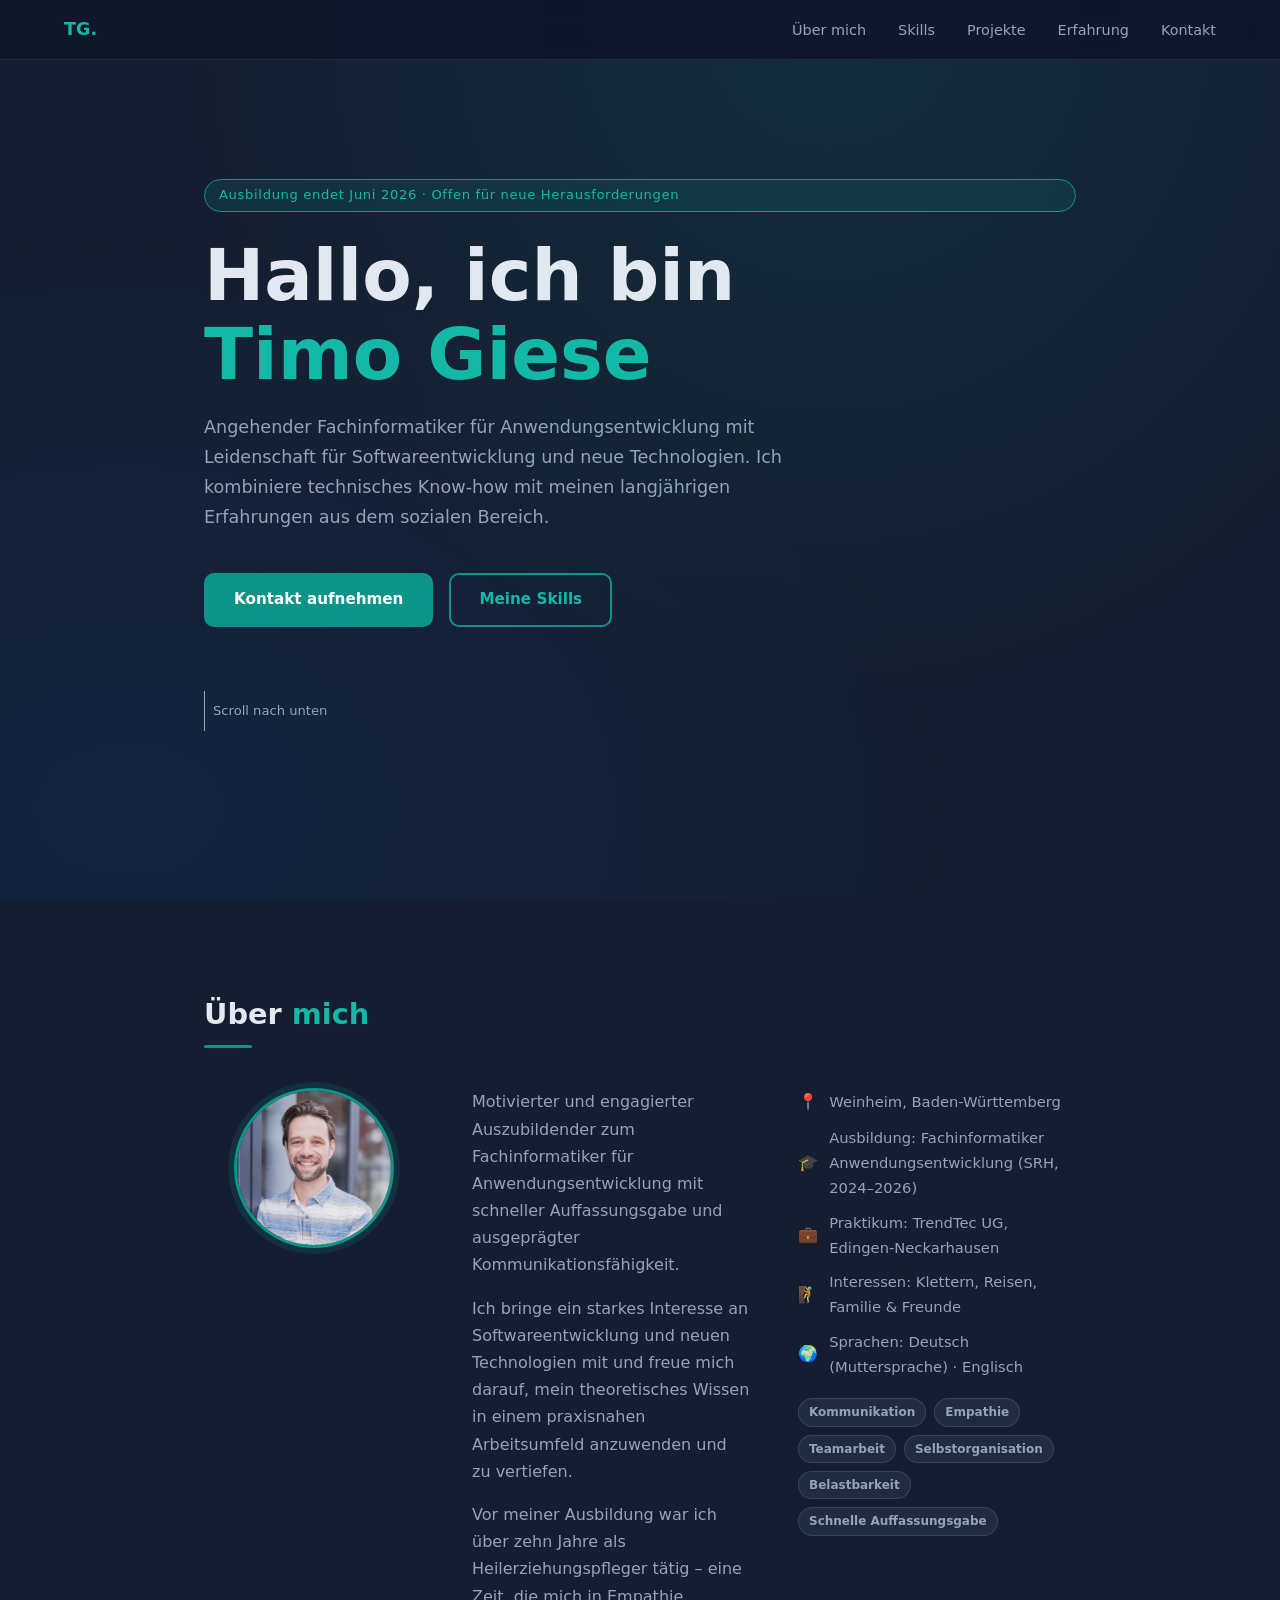
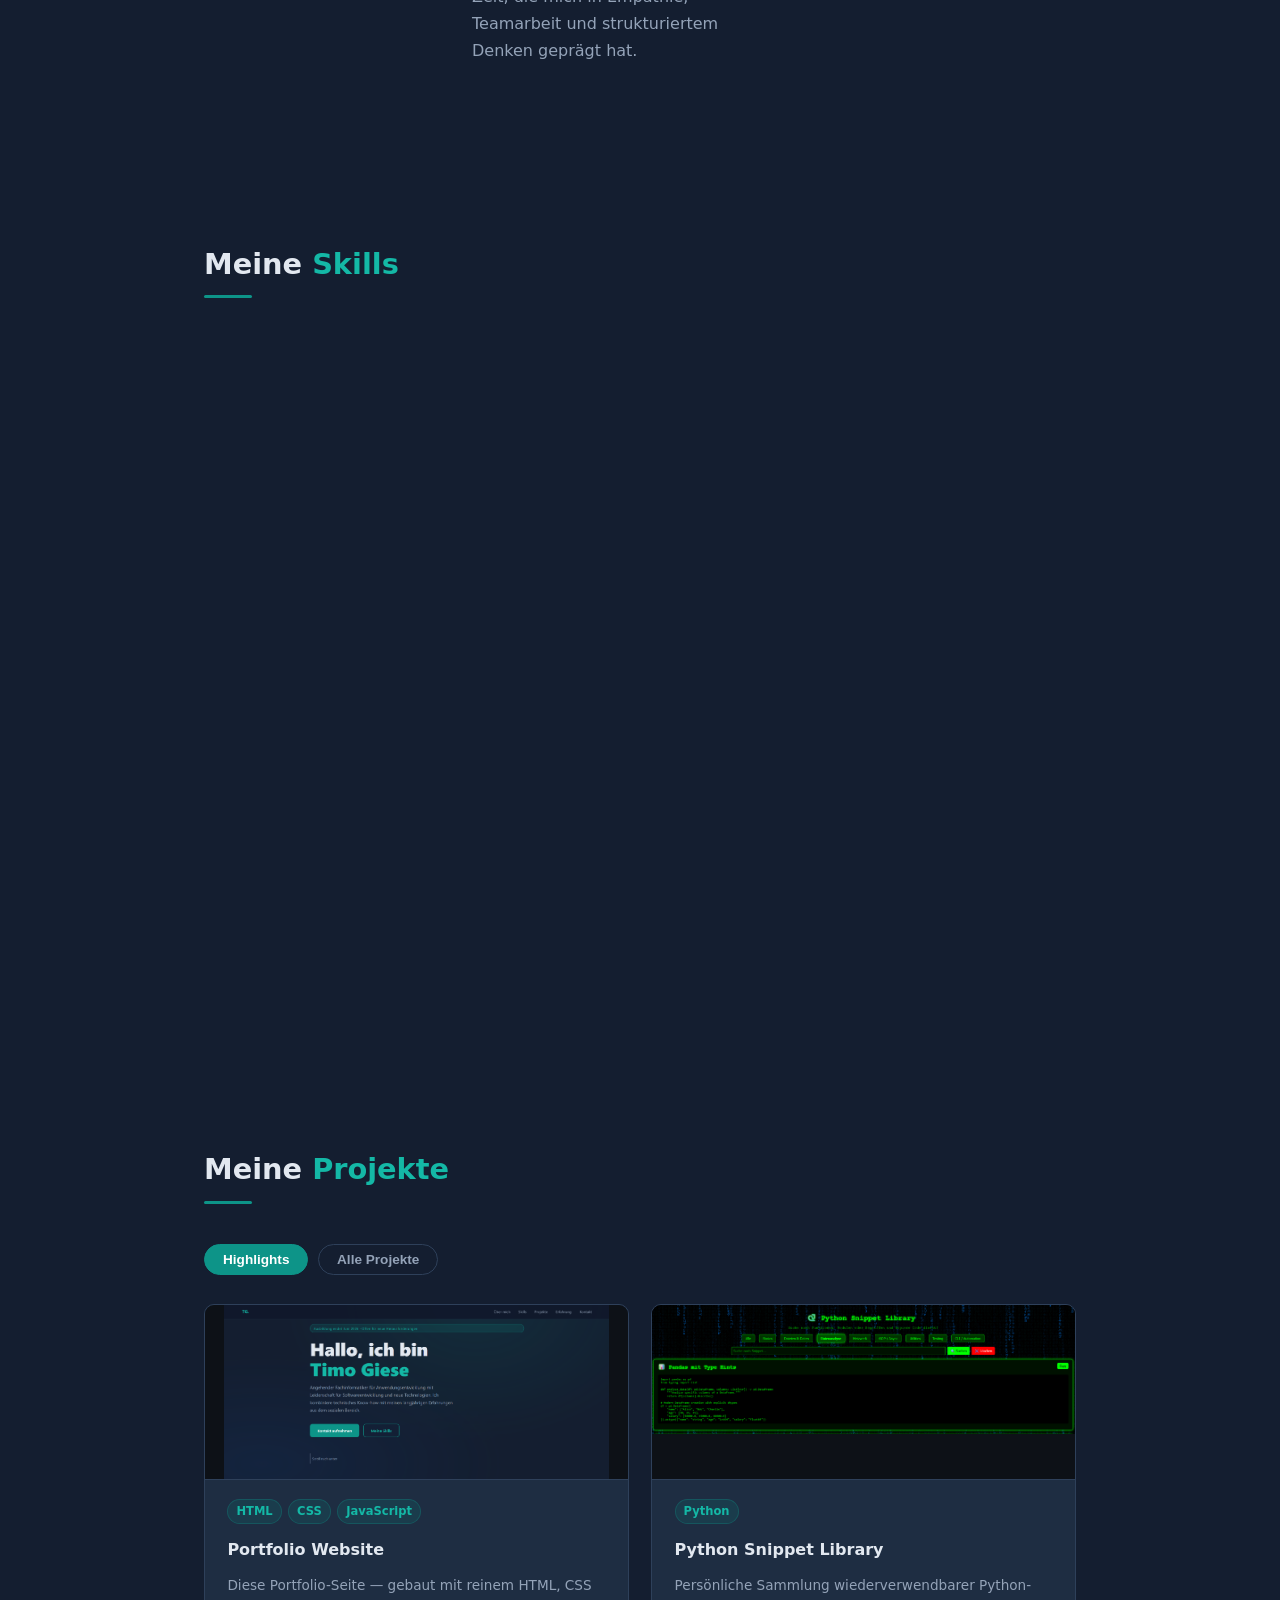
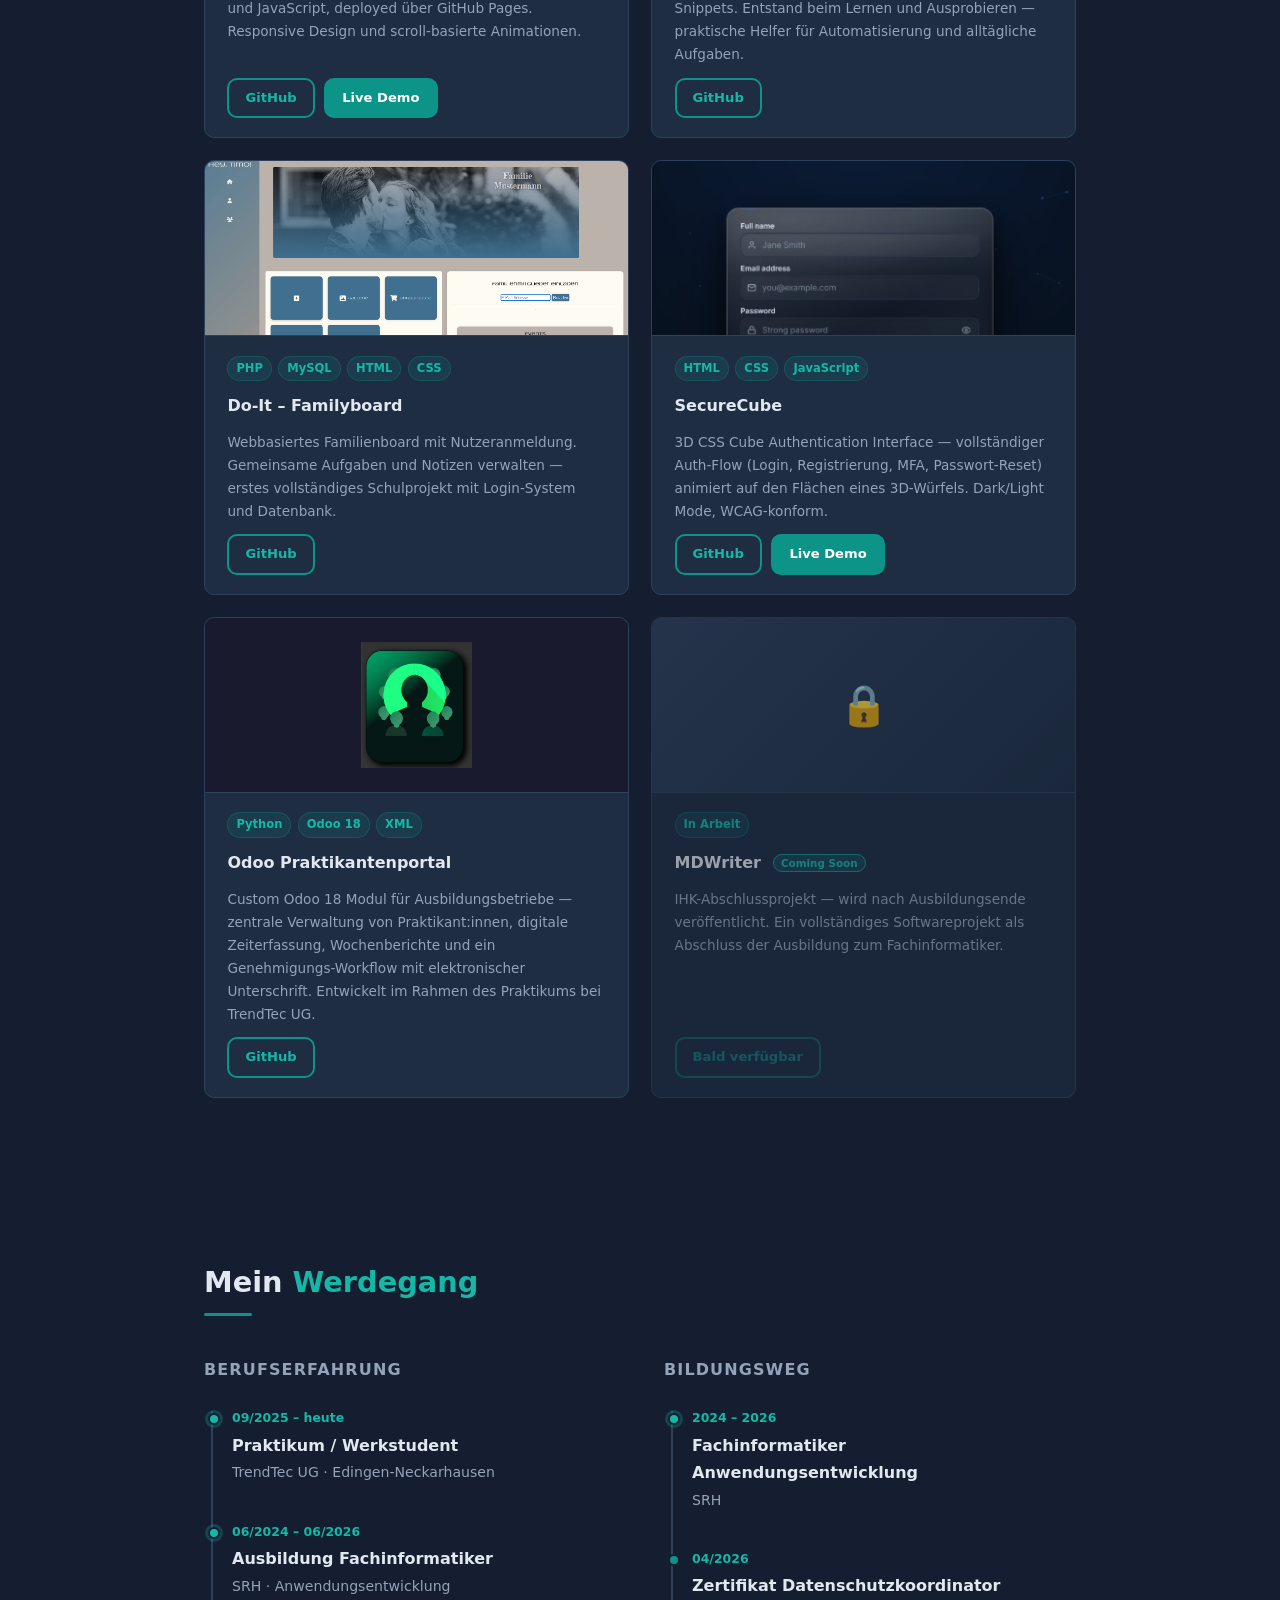
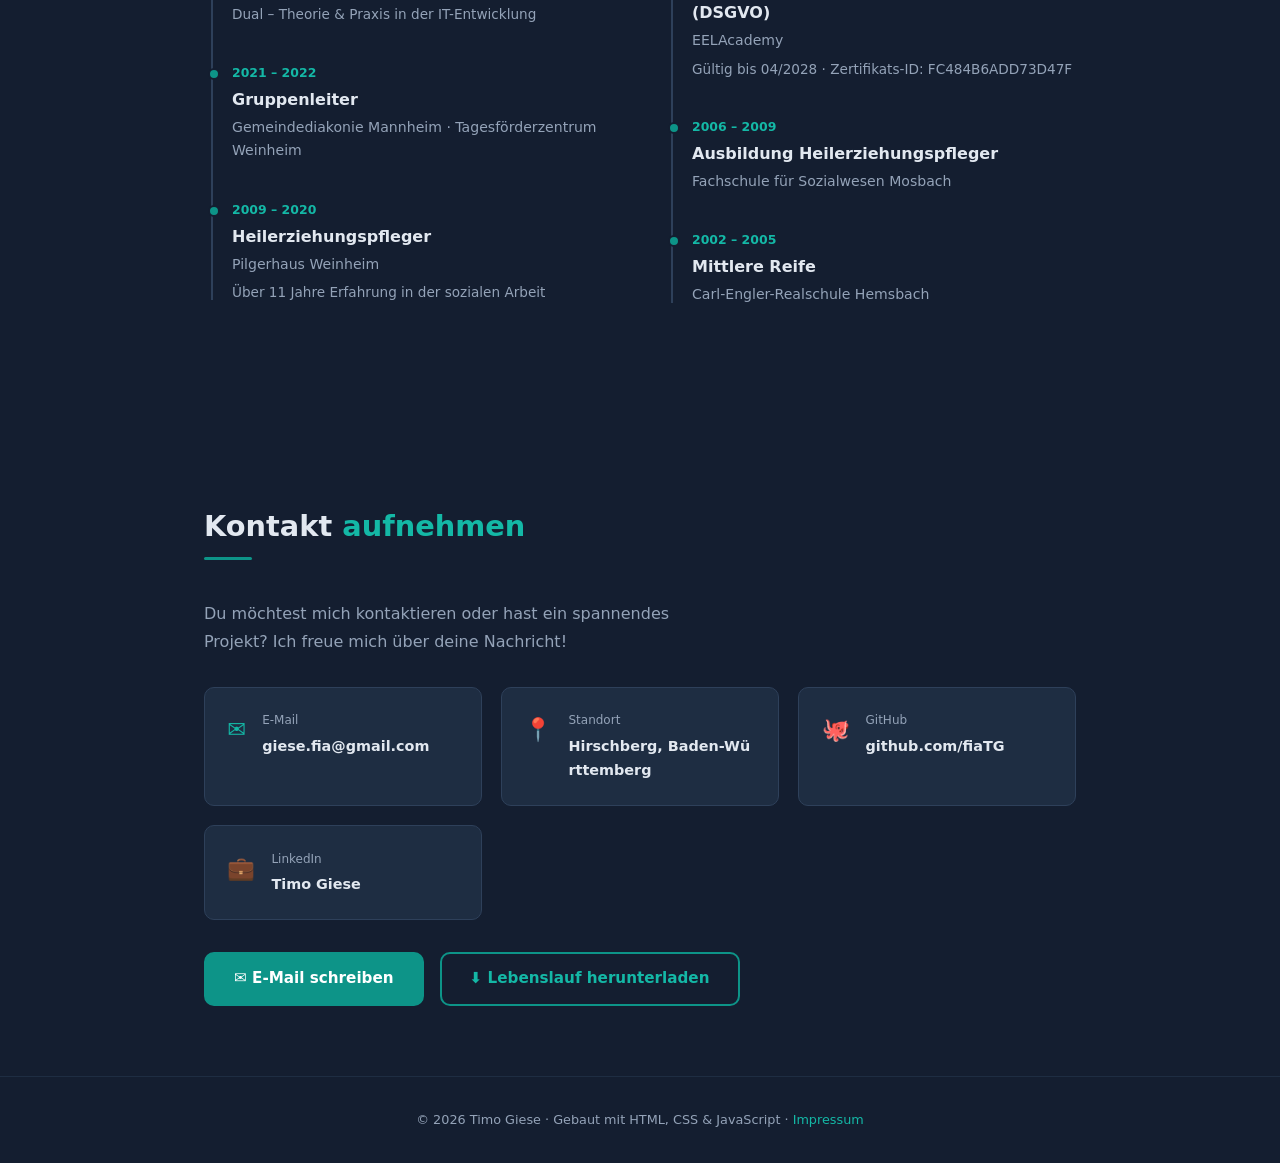
==== index.html @ c8e58e5e "Redesign back-to-top: rectangular button with shimmer effect Co-Authored-By: Claude Sonnet 4.6 <nore" ====
<!DOCTYPE html>
<html lang="de">
<head>
  <meta charset="UTF-8">
  <meta name="viewport" content="width=device-width, initial-scale=1.0">
  <title>Timo Giese – Portfolio</title>
  <meta name="description" content="Portfolio von Timo Giese – Angehender Fachinformatiker für Anwendungsentwicklung aus Weinheim. HTML, CSS, JavaScript, Python, PHP.">
  <meta property="og:title" content="Timo Giese – Fachinformatiker für Anwendungsentwicklung">
  <meta property="og:description" content="Portfolio mit Projekten, Skills und Werdegang. Verfügbar ab Juli 2026.">
  <meta property="og:image" content="https://fiaTG.github.io/img/profile.jpg">
  <meta property="og:url" content="https://fiaTG.github.io">
  <meta property="og:type" content="website">
  <link rel="canonical" href="https://fiaTG.github.io">
  <link rel="icon" href="data:image/svg+xml,<svg xmlns='http://www.w3.org/2000/svg' viewBox='0 0 100 100'><rect width='100' height='100' rx='18' fill='%230d9488'/><text x='50' y='71' font-family='system-ui,sans-serif' font-size='46' font-weight='800' fill='white' text-anchor='middle'>TG</text></svg>">
  <link rel="stylesheet" href="style.css">
  <link rel="stylesheet" href="https://cdn.jsdelivr.net/gh/devicons/devicon@latest/devicon.min.css">
</head>
<body>
<div id="scroll-progress"></div>

<!-- NAV -->
<nav>
  <span class="nav-logo">TG.</span>
  <ul class="nav-links">
    <li><a href="#about">Über mich</a></li>
    <li><a href="#skills">Skills</a></li>
    <li><a href="#projects">Projekte</a></li>
    <li><a href="#experience">Erfahrung</a></li>
    <li><a href="#contact">Kontakt</a></li>
  </ul>
  <button class="nav-toggle" aria-label="Menü öffnen">
    <span></span><span></span><span></span>
  </button>
</nav>

<!-- HERO -->
<section id="hero">
  <span class="hero-tag">Ausbildung endet Juni 2026 · Offen für neue Herausforderungen</span>
  <h1>Hallo, ich bin<br><span class="accent">Timo Giese</span></h1>
  <p>
    Angehender Fachinformatiker für Anwendungsentwicklung mit Leidenschaft für
    Softwareentwicklung und neue Technologien. Ich kombiniere technisches Know-how
    mit meinen langjährigen Erfahrungen aus dem sozialen Bereich.
  </p>
  <div class="btn-group">
    <a href="#contact" class="btn btn-primary">Kontakt aufnehmen</a>
    <a href="#skills" class="btn btn-outline">Meine Skills</a>
  </div>
  <div class="hero-scroll">Scroll nach unten</div>
</section>

<!-- ABOUT -->
<section id="about">
  <h2 class="section-title">Über <span>mich</span></h2>
  <div class="section-line"></div>
  <div class="about-grid fade-in">
    <div class="about-photo-wrap">
      <img src="img/profile.jpg" alt="Timo Giese" class="about-photo">
    </div>
    <div>
      <p>
        Motivierter und engagierter Auszubildender zum Fachinformatiker für
        Anwendungsentwicklung mit schneller Auffassungsgabe und ausgeprägter
        Kommunikationsfähigkeit.
      </p>
      <p>
        Ich bringe ein starkes Interesse an Softwareentwicklung und neuen
        Technologien mit und freue mich darauf, mein theoretisches Wissen in
        einem praxisnahen Arbeitsumfeld anzuwenden und zu vertiefen.
      </p>
      <p>
        Vor meiner Ausbildung war ich über zehn Jahre als Heilerziehungspfleger
        tätig – eine Zeit, die mich in Empathie, Teamarbeit und strukturiertem
        Denken geprägt hat.
      </p>
    </div>
    <div>
      <ul class="fact-list">
        <li><span class="icon">📍</span> Weinheim, Baden-Württemberg</li>
        <li><span class="icon">🎓</span> Ausbildung: Fachinformatiker Anwendungsentwicklung (SRH, 2024–2026)</li>
        <li><span class="icon">💼</span> Praktikum: TrendTec UG, Edingen-Neckarhausen</li>
        <li><span class="icon">🧗</span> Interessen: Klettern, Reisen, Familie &amp; Freunde</li>
        <li><span class="icon">🌍</span> Sprachen: Deutsch (Muttersprache) · Englisch</li>
      </ul>
      <div class="soft-skills">
        <span class="soft-tag">Kommunikation</span>
        <span class="soft-tag">Empathie</span>
        <span class="soft-tag">Teamarbeit</span>
        <span class="soft-tag">Selbstorganisation</span>
        <span class="soft-tag">Belastbarkeit</span>
        <span class="soft-tag">Schnelle Auffassungsgabe</span>
      </div>
    </div>
  </div>
</section>

<!-- SKILLS -->
<section id="skills">
  <h2 class="section-title">Meine <span>Skills</span></h2>
  <div class="section-line"></div>
  <div class="skills-grid fade-in">

    <div class="skill-card">
      <div class="skill-header">
        <div class="skill-name-wrap">
          <i class="devicon-python-plain skill-icon"></i>
          <span class="skill-name">Python</span>
        </div>
        <span class="skill-level">Fortgeschritten</span>
      </div>
      <div class="skill-bar"><div class="skill-fill" data-pct="70%"></div></div>
      <p class="skill-desc">Automatisierung, erste praktische Erfahrung</p>
    </div>

    <div class="skill-card">
      <div class="skill-header">
        <div class="skill-name-wrap">
          <i class="devicon-html5-plain skill-icon"></i>
          <span class="skill-name">HTML5</span>
        </div>
        <span class="skill-level">Gute Kenntnisse</span>
      </div>
      <div class="skill-bar"><div class="skill-fill" data-pct="72%"></div></div>
      <p class="skill-desc">Aufbau und Strukturierung von Webseiten</p>
    </div>

    <div class="skill-card">
      <div class="skill-header">
        <div class="skill-name-wrap">
          <i class="devicon-css3-plain skill-icon"></i>
          <span class="skill-name">CSS3</span>
        </div>
        <span class="skill-level">Gute Kenntnisse</span>
      </div>
      <div class="skill-bar"><div class="skill-fill" data-pct="68%"></div></div>
      <p class="skill-desc">Design, Layout, Responsive Design</p>
    </div>

    <div class="skill-card">
      <div class="skill-header">
        <div class="skill-name-wrap">
          <i class="devicon-javascript-plain skill-icon"></i>
          <span class="skill-name">JavaScript</span>
        </div>
        <span class="skill-level">Erste Erfahrungen</span>
      </div>
      <div class="skill-bar"><div class="skill-fill" data-pct="35%"></div></div>
      <p class="skill-desc">Erste praktische Schritte im Frontend</p>
    </div>

    <div class="skill-card">
      <div class="skill-header">
        <div class="skill-name-wrap">
          <i class="devicon-php-plain skill-icon"></i>
          <span class="skill-name">PHP</span>
        </div>
        <span class="skill-level">Erste Erfahrungen</span>
      </div>
      <div class="skill-bar"><div class="skill-fill" data-pct="30%"></div></div>
      <p class="skill-desc">Server-seitige Webentwicklung</p>
    </div>

    <div class="skill-card">
      <div class="skill-header">
        <div class="skill-name-wrap">
          <i class="devicon-mysql-plain skill-icon"></i>
          <span class="skill-name">MySQL</span>
        </div>
        <span class="skill-level">Grundkenntnisse</span>
      </div>
      <div class="skill-bar"><div class="skill-fill" data-pct="45%"></div></div>
      <p class="skill-desc">Datenbankabfragen, einfache Integration</p>
    </div>

    <div class="skill-card">
      <div class="skill-header">
        <div class="skill-name-wrap">
          <i class="devicon-docker-plain skill-icon"></i>
          <span class="skill-name">Docker</span>
        </div>
        <span class="skill-level">Erste Erfahrungen</span>
      </div>
      <div class="skill-bar"><div class="skill-fill" data-pct="25%"></div></div>
      <p class="skill-desc">Container &amp; virtuelle Maschinen</p>
    </div>

    <div class="skill-card">
      <div class="skill-header">
        <div class="skill-name-wrap">
          <i class="devicon-linux-plain skill-icon"></i>
          <span class="skill-name">IT-Sicherheit</span>
        </div>
        <span class="skill-level">Grundkenntnisse</span>
      </div>
      <div class="skill-bar"><div class="skill-fill" data-pct="35%"></div></div>
      <p class="skill-desc">LUKS/Verschlüsselung, MFA</p>
    </div>

    <div class="skill-card">
      <div class="skill-header">
        <div class="skill-name-wrap">
          <span class="skill-icon">🛡️</span>
          <span class="skill-name">Datenschutz (DSGVO)</span>
        </div>
        <span class="skill-level">Zertifiziert</span>
      </div>
      <div class="skill-bar"><div class="skill-fill" data-pct="60%"></div></div>
      <p class="skill-desc">Datenschutzkoordinator · EELAcademy 2026</p>
    </div>

  </div>
</section>

<!-- PROJECTS -->
<section id="projects">
  <h2 class="section-title">Meine <span>Projekte</span></h2>
  <div class="section-line"></div>
  <div class="project-filter">
    <button class="filter-btn active" data-filter="highlights">Highlights</button>
    <button class="filter-btn" data-filter="all">Alle Projekte</button>
  </div>
  <div class="projects-grid fade-in">

    <div class="project-card" data-cat="highlight">
      <img src="img/project-portfolio.jpg" alt="Portfolio Website Preview" class="project-preview" style="object-fit: contain; background: #0d1117;">
      <div class="project-body">
        <div class="project-header">
          <div class="project-tags">
            <span class="tag">HTML</span>
            <span class="tag">CSS</span>
            <span class="tag">JavaScript</span>
          </div>
        </div>
        <h3 class="project-title">Portfolio Website</h3>
        <p class="project-desc">
          Diese Portfolio-Seite — gebaut mit reinem HTML, CSS und JavaScript,
          deployed über GitHub Pages. Responsive Design und scroll-basierte Animationen.
        </p>
        <div class="project-links">
          <a href="https://github.com/fiaTG/fiaTG.github.io" target="_blank" rel="noopener" class="btn btn-outline btn-sm">GitHub</a>
          <a href="https://fiaTG.github.io" target="_blank" rel="noopener" class="btn btn-primary btn-sm">Live Demo</a>
        </div>
      </div>
    </div>

    <div class="project-card" data-cat="school">
      <img src="https://fiaTG.github.io/40.1_kronkorken/public/img/KronkorkenBilder/sammel1.JPG" alt="Kronkorken Projekt Preview" class="project-preview">
      <div class="project-body">
        <div class="project-header">
          <div class="project-tags">
            <span class="tag">HTML</span>
            <span class="tag">CSS</span>
          </div>
        </div>
        <h3 class="project-title">Kronkorken Projekt</h3>
        <p class="project-desc">
          HTML/CSS Schulübung — statische Webseite als Einstieg in Frontend-Entwicklung
          und strukturiertes HTML-Markup.
        </p>
        <div class="project-links">
          <a href="https://github.com/fiaTG/40.1_kronkorken" target="_blank" rel="noopener" class="btn btn-outline btn-sm">GitHub</a>
          <a href="https://fiaTG.github.io/40.1_kronkorken" target="_blank" rel="noopener" class="btn btn-primary btn-sm">Live Demo</a>
        </div>
      </div>
    </div>

    <div class="project-card" data-cat="highlight">
      <img src="img/project-python.jpg" alt="Python Snippet Library Preview" class="project-preview" style="object-fit: contain; background: #0d1117;">
      <div class="project-body">
        <div class="project-header">
          <div class="project-tags">
            <span class="tag">Python</span>
          </div>
        </div>
        <h3 class="project-title">Python Snippet Library</h3>
        <p class="project-desc">
          Persönliche Sammlung wiederverwendbarer Python-Snippets. Entstand beim
          Lernen und Ausprobieren — praktische Helfer für Automatisierung und alltägliche Aufgaben.
        </p>
        <div class="project-links">
          <a href="https://github.com/fiaTG/PythonSnippetLibrary" target="_blank" rel="noopener" class="btn btn-outline btn-sm">GitHub</a>
        </div>
      </div>
    </div>

    <div class="project-card" data-cat="highlight">
      <img src="img/project-do-it.jpg" alt="Do-It Familyboard Preview" class="project-preview">
      <div class="project-body">
        <div class="project-header">
          <div class="project-tags">
            <span class="tag">PHP</span>
            <span class="tag">MySQL</span>
            <span class="tag">HTML</span>
            <span class="tag">CSS</span>
          </div>
        </div>
        <h3 class="project-title">Do-It – Familyboard</h3>
        <p class="project-desc">
          Webbasiertes Familienboard mit Nutzeranmeldung. Gemeinsame Aufgaben und
          Notizen verwalten — erstes vollständiges Schulprojekt mit Login-System und Datenbank.
        </p>
        <div class="project-links">
          <a href="https://github.com/fiaTG/do-it" target="_blank" rel="noopener" class="btn btn-outline btn-sm">GitHub</a>
        </div>
      </div>
    </div>

    <div class="project-card" data-cat="highlight">
      <img src="img/project-securecube.jpg" alt="SecureCube Preview" class="project-preview" style="object-position: top;">
      <div class="project-body">
        <div class="project-header">
          <div class="project-tags">
            <span class="tag">HTML</span>
            <span class="tag">CSS</span>
            <span class="tag">JavaScript</span>
          </div>
        </div>
        <h3 class="project-title">SecureCube</h3>
        <p class="project-desc">
          3D CSS Cube Authentication Interface — vollständiger Auth-Flow (Login, Registrierung,
          MFA, Passwort-Reset) animiert auf den Flächen eines 3D-Würfels. Dark/Light Mode, WCAG-konform.
        </p>
        <div class="project-links">
          <a href="https://github.com/fiaTG/SecureCube" target="_blank" rel="noopener" class="btn btn-outline btn-sm">GitHub</a>
          <a href="https://fiaTG.github.io/SecureCube" target="_blank" rel="noopener" class="btn btn-primary btn-sm">Live Demo</a>
        </div>
      </div>
    </div>

    <div class="project-card" data-cat="school">
      <img src="img/project-dino.jpg" alt="Jurassic Journey Preview" class="project-preview" style="object-position: center;">
      <div class="project-body">
        <div class="project-header">
          <div class="project-tags">
            <span class="tag">PHP</span>
          </div>
        </div>
        <h3 class="project-title">Jurassic Journey</h3>
        <p class="project-desc">
          Schulprojekt mit PHP — ein spielerisches Webprojekt rund um das Thema
          Dinosaurier. Übung zur serverseitigen Webentwicklung mit PHP.
        </p>
        <div class="project-links">
          <a href="https://github.com/fiaTG/Jurassic-Journey-2-" target="_blank" rel="noopener" class="btn btn-outline btn-sm">GitHub</a>
        </div>
      </div>
    </div>

    <div class="project-card" data-cat="highlight">
      <img src="img/project-odoo.png" alt="Odoo Praktikantenportal" class="project-preview" style="object-fit: contain; background: #1a1a2e; padding: 1.5rem;">
      <div class="project-body">
        <div class="project-header">
          <div class="project-tags">
            <span class="tag">Python</span>
            <span class="tag">Odoo 18</span>
            <span class="tag">XML</span>
          </div>
        </div>
        <h3 class="project-title">Odoo Praktikantenportal</h3>
        <p class="project-desc">
          Custom Odoo 18 Modul für Ausbildungsbetriebe — zentrale Verwaltung von Praktikant:innen,
          digitale Zeiterfassung, Wochenberichte und ein Genehmigungs-Workflow mit elektronischer Unterschrift.
          Entwickelt im Rahmen des Praktikums bei TrendTec UG.
        </p>
        <div class="project-links">
          <a href="https://github.com/fiaTG/odoo18-praktikantenportal" target="_blank" rel="noopener" class="btn btn-outline btn-sm">GitHub</a>
        </div>
      </div>
    </div>

    <div class="project-card project-card--soon" data-cat="highlight">
      <div class="project-preview-placeholder">🔒</div>
      <div class="project-body">
        <div class="project-header">
          <div class="project-tags">
            <span class="tag">In Arbeit</span>
          </div>
        </div>
        <h3 class="project-title">MDWriter <span class="soon-badge">Coming Soon</span></h3>
        <p class="project-desc">
          IHK-Abschlussprojekt — wird nach Ausbildungsende veröffentlicht.
          Ein vollständiges Softwareprojekt als Abschluss der Ausbildung zum Fachinformatiker.
        </p>
        <div class="project-links">
          <span class="btn btn-outline btn-sm soon-disabled">Bald verfügbar</span>
        </div>
      </div>
    </div>

  </div>
</section>

<!-- EXPERIENCE -->
<section id="experience">
  <h2 class="section-title">Mein <span>Werdegang</span></h2>
  <div class="section-line"></div>
  <div class="exp-cols fade-in">

    <!-- LEFT: Beruf -->
    <div>
      <h3 class="exp-col-label">Berufserfahrung</h3>
      <div class="timeline">

        <div class="tl-item">
          <div class="tl-dot current"></div>
          <div class="tl-period">09/2025 – heute</div>
          <div class="tl-title">Praktikum / Werkstudent</div>
          <div class="tl-company">TrendTec UG · Edingen-Neckarhausen</div>
        </div>

        <div class="tl-item">
          <div class="tl-dot current"></div>
          <div class="tl-period">06/2024 – 06/2026</div>
          <div class="tl-title">Ausbildung Fachinformatiker</div>
          <div class="tl-company">SRH · Anwendungsentwicklung</div>
          <div class="tl-desc">Dual – Theorie &amp; Praxis in der IT-Entwicklung</div>
        </div>

        <div class="tl-item">
          <div class="tl-dot"></div>
          <div class="tl-period">2021 – 2022</div>
          <div class="tl-title">Gruppenleiter</div>
          <div class="tl-company">Gemeindediakonie Mannheim · Tagesförderzentrum Weinheim</div>
        </div>

        <div class="tl-item">
          <div class="tl-dot"></div>
          <div class="tl-period">2009 – 2020</div>
          <div class="tl-title">Heilerziehungspfleger</div>
          <div class="tl-company">Pilgerhaus Weinheim</div>
          <div class="tl-desc">Über 11 Jahre Erfahrung in der sozialen Arbeit</div>
        </div>

      </div>
    </div>

    <!-- RIGHT: Bildung -->
    <div>
      <h3 class="exp-col-label">Bildungsweg</h3>
      <div class="timeline">

        <div class="tl-item">
          <div class="tl-dot current"></div>
          <div class="tl-period">2024 – 2026</div>
          <div class="tl-title">Fachinformatiker Anwendungsentwicklung</div>
          <div class="tl-company">SRH</div>
        </div>

        <div class="tl-item">
          <div class="tl-dot"></div>
          <div class="tl-period">04/2026</div>
          <div class="tl-title">Zertifikat Datenschutzkoordinator (DSGVO)</div>
          <div class="tl-company">EELAcademy</div>
          <div class="tl-desc">Gültig bis 04/2028 · Zertifikats-ID: FC484B6ADD73D47F</div>
        </div>

        <div class="tl-item">
          <div class="tl-dot"></div>
          <div class="tl-period">2006 – 2009</div>
          <div class="tl-title">Ausbildung Heilerziehungspfleger</div>
          <div class="tl-company">Fachschule für Sozialwesen Mosbach</div>
        </div>

        <div class="tl-item">
          <div class="tl-dot"></div>
          <div class="tl-period">2002 – 2005</div>
          <div class="tl-title">Mittlere Reife</div>
          <div class="tl-company">Carl-Engler-Realschule Hemsbach</div>
        </div>

      </div>
    </div>

  </div>
</section>

<!-- CONTACT -->
<section id="contact">
  <h2 class="section-title">Kontakt <span>aufnehmen</span></h2>
  <div class="section-line"></div>
  <p style="color:var(--muted); margin-bottom:2rem; max-width:480px;">
    Du möchtest mich kontaktieren oder hast ein spannendes Projekt? Ich freue mich über deine Nachricht!
  </p>
  <div class="contact-grid fade-in">

    <div class="contact-card">
      <div class="contact-icon">✉️</div>
      <div>
        <div class="contact-label">E-Mail</div>
        <div class="contact-value">
          <a href="mailto:giese.fia@gmail.com">giese.fia@gmail.com</a>
        </div>
      </div>
    </div>

    <div class="contact-card">
      <div class="contact-icon">📍</div>
      <div>
        <div class="contact-label">Standort</div>
        <div class="contact-value">Hirschberg, Baden-Württemberg</div>
      </div>
    </div>

    <div class="contact-card">
      <div class="contact-icon">🐙</div>
      <div>
        <div class="contact-label">GitHub</div>
        <div class="contact-value">
          <a href="https://github.com/fiaTG" target="_blank" rel="noopener">github.com/fiaTG</a>
        </div>
      </div>
    </div>

    <div class="contact-card">
      <div class="contact-icon">💼</div>
      <div>
        <div class="contact-label">LinkedIn</div>
        <div class="contact-value">
          <a href="https://www.linkedin.com/in/timo-giese-001978355/" target="_blank" rel="noopener">Timo Giese</a>
        </div>
      </div>
    </div>

  </div>

  <div class="contact-actions">
    <a href="mailto:giese.fia@gmail.com" class="btn btn-primary btn-mail">✉ E-Mail schreiben</a>
    <a href="cv/Lebenslauf_GieseTimo.pdf" download class="btn btn-outline btn-mail">⬇ Lebenslauf herunterladen</a>
  </div>
</section>

<footer>
  <p>© 2026 Timo Giese · Gebaut mit HTML, CSS &amp; JavaScript · <a href="impressum.html">Impressum</a></p>
</footer>

<button id="back-to-top" aria-label="Nach oben scrollen">↑ Nach oben</button>
<script src="script.js"></script>
</body>
</html>
---- style.css ----
*, *::before, *::after { box-sizing: border-box; margin: 0; padding: 0; }

:root {
  --teal:    #0d9488;
  --teal-lt: #14b8a6;
  --bg:      #141e30;
  --bg2:     #1e2d42;
  --bg3:     #2e405a;
  --text:    #e2e8f0;
  --muted:   #94a3b8;
  --border:  #1e293b;
  --radius:  10px;
}

html { scroll-behavior: smooth; }

/* ── SCROLL PROGRESS ── */
#scroll-progress {
  position: fixed; top: 0; left: 0; z-index: 200;
  height: 3px; width: 0%;
  background: linear-gradient(90deg, var(--teal), var(--teal-lt));
  transition: width 0.1s linear;
}

body {
  font-family: 'Segoe UI', system-ui, sans-serif;
  background:
    radial-gradient(ellipse at 65% 0%, rgba(13,148,136,0.13) 0%, transparent 55%),
    radial-gradient(ellipse at 10% 90%, rgba(20,60,120,0.2) 0%, transparent 50%),
    var(--bg);
  background-attachment: fixed;
  color: var(--text);
  line-height: 1.7;
}

a { color: var(--teal-lt); text-decoration: none; }
a:hover { text-decoration: underline; }

/* ── NAV ── */
nav {
  position: fixed; top: 0; left: 0; right: 0; z-index: 100;
  background: rgba(15, 23, 42, 0.9);
  backdrop-filter: blur(12px);
  border-bottom: 1px solid var(--bg2);
  padding: 0 5%;
  display: flex; align-items: center; justify-content: space-between;
  height: 60px;
}
.nav-logo { font-weight: 700; font-size: 1.1rem; color: var(--teal-lt); }
.nav-links { display: flex; gap: 2rem; list-style: none; }
.nav-links a { color: var(--muted); font-size: 0.9rem; transition: color .2s; }
.nav-links a:hover { color: var(--teal-lt); text-decoration: none; }

/* ── SECTIONS ── */
section { padding: 90px 5% 70px; max-width: 1000px; margin: 0 auto; }

h2.section-title {
  font-size: 1.8rem; font-weight: 700; margin-bottom: 0.4rem;
}
h2.section-title span { color: var(--teal-lt); }
.section-line {
  width: 48px; height: 3px; background: var(--teal);
  border-radius: 2px; margin-bottom: 2.5rem;
}

/* ── HERO ── */
#hero {
  min-height: 100vh;
  display: flex; flex-direction: column;
  justify-content: center;
  padding-top: 80px;
  max-width: 1000px; margin: 0 auto;
}
.hero-tag {
  display: inline-block;
  background: rgba(13,148,136,.15);
  color: var(--teal-lt);
  border: 1px solid var(--teal);
  padding: 4px 14px; border-radius: 99px;
  font-size: 0.82rem; letter-spacing: 0.05em;
  margin-bottom: 1.5rem;
}
#hero h1 {
  font-size: clamp(2.6rem, 7vw, 4.5rem);
  font-weight: 800; line-height: 1.1;
  margin-bottom: 1.2rem;
}
#hero h1 .accent { color: var(--teal-lt); }
#hero p {
  font-size: 1.1rem; color: var(--muted);
  max-width: 580px; margin-bottom: 2.5rem;
}
.btn-group { display: flex; gap: 1rem; flex-wrap: wrap; }
.btn {
  padding: 12px 28px; border-radius: var(--radius);
  font-size: 0.95rem; font-weight: 600; cursor: pointer;
  transition: all .2s; display: inline-block;
}
.btn-primary {
  background: var(--teal); color: #fff; border: 2px solid var(--teal);
}
.btn-primary:hover { background: var(--teal-lt); border-color: var(--teal-lt); text-decoration: none; }
.btn-outline {
  background: transparent; color: var(--teal-lt); border: 2px solid var(--teal);
}
.btn-outline:hover { background: rgba(13,148,136,.1); text-decoration: none; }
.hero-scroll {
  margin-top: 4rem; color: var(--muted); font-size: 0.82rem;
  display: flex; align-items: center; gap: 8px;
}
.hero-scroll::before {
  content: ''; display: block;
  width: 1px; height: 40px; background: var(--muted);
}

/* ── ABOUT ── */
#about .about-grid {
  display: grid; grid-template-columns: 220px 1fr 1fr; gap: 3rem;
  align-items: start;
}
.about-photo-wrap {
  display: flex; justify-content: center;
}
.about-photo {
  width: 160px; height: 160px;
  object-fit: cover; object-position: top center;
  border-radius: 50%;
  border: 3px solid var(--teal);
  box-shadow: 0 0 0 6px rgba(13,148,136,.15);
}
#about p { color: var(--muted); margin-bottom: 1rem; }
.fact-list { list-style: none; display: flex; flex-direction: column; gap: .6rem; }
.fact-list li {
  display: flex; align-items: center; gap: .7rem;
  font-size: 0.92rem; color: var(--muted);
}
.fact-list .icon { color: var(--teal-lt); font-size: 1rem; flex-shrink: 0; }
.soft-skills { display: flex; flex-wrap: wrap; gap: .5rem; margin-top: 1.2rem; }
.soft-tag {
  font-size: 0.75rem; font-weight: 600;
  background: rgba(148,163,184,.1); color: var(--muted);
  border: 1px solid rgba(148,163,184,.2);
  padding: 3px 10px; border-radius: 99px;
}

/* ── SKILLS ── */
.skills-grid {
  display: grid;
  grid-template-columns: repeat(auto-fill, minmax(280px, 1fr));
  gap: 1.2rem;
}
.skill-card {
  background: var(--bg2);
  border: 1px solid var(--bg3);
  border-radius: var(--radius);
  padding: 1.2rem 1.4rem;
}
.skill-card .skill-header {
  display: flex; justify-content: space-between;
  align-items: center; margin-bottom: .7rem;
}
.skill-name-wrap { display: flex; align-items: center; gap: .5rem; }
.skill-icon { font-size: 1.3rem; color: var(--teal-lt); }
.skill-name { font-weight: 600; font-size: 0.95rem; }
.skill-level { font-size: 0.75rem; color: var(--teal-lt); }
.skill-bar { height: 5px; background: var(--bg3); border-radius: 99px; overflow: hidden; }
.skill-fill {
  height: 100%; background: linear-gradient(90deg, var(--teal), var(--teal-lt));
  border-radius: 99px;
  width: 0;
  transition: width 1.2s ease;
}
.skill-desc { font-size: 0.8rem; color: var(--muted); margin-top: .5rem; }

/* ── EXPERIENCE ── */
.timeline { position: relative; padding-left: 28px; }
.timeline::before {
  content: ''; position: absolute;
  left: 7px; top: 4px; bottom: 4px;
  width: 2px; background: var(--bg3);
}
.tl-item { position: relative; margin-bottom: 2.2rem; }
.tl-dot {
  position: absolute; left: -24px; top: 6px;
  width: 12px; height: 12px; border-radius: 50%;
  background: var(--teal); border: 2px solid var(--bg);
  flex-shrink: 0;
}
.tl-dot.current { background: var(--teal-lt); box-shadow: 0 0 0 3px rgba(20,184,166,.25); }
.tl-period { font-size: 0.78rem; color: var(--teal-lt); font-weight: 600; margin-bottom: .2rem; }
.tl-title { font-weight: 700; font-size: 1rem; margin-bottom: .15rem; }
.tl-company { font-size: 0.88rem; color: var(--muted); margin-bottom: .3rem; }
.tl-desc { font-size: 0.85rem; color: var(--muted); }

.exp-cols { display: grid; grid-template-columns: 1fr 1fr; gap: 0 3rem; }

.exp-col-label {
  font-size: 1rem;
  color: var(--muted);
  margin-bottom: 1.5rem;
  text-transform: uppercase;
  letter-spacing: .07em;
  font-weight: 600;
}

/* ── CONTACT ── */
#contact .contact-grid {
  display: grid; grid-template-columns: repeat(auto-fill, minmax(220px, 1fr)); gap: 1.2rem;
}
.contact-card {
  background: var(--bg2); border: 1px solid var(--bg3);
  border-radius: var(--radius); padding: 1.4rem;
  display: flex; gap: 1rem; align-items: flex-start;
  transition: border-color .2s;
}
.contact-card:hover { border-color: var(--teal); }
.contact-icon { font-size: 1.4rem; color: var(--teal-lt); flex-shrink: 0; }
.contact-label { font-size: 0.75rem; color: var(--muted); margin-bottom: .2rem; }
.contact-value { font-size: 0.9rem; font-weight: 600; word-break: break-all; }
.contact-value a { color: var(--text); }
.contact-value a:hover { color: var(--teal-lt); }

/* ── BACK TO TOP ── */
@keyframes shimmer {
  0%   { background-position: -200% center; }
  100% { background-position: 200% center; }
}
#back-to-top {
  position: fixed; bottom: 2rem; right: 2rem; z-index: 150;
  width: 0; height: 0; overflow: hidden;
  border-radius: var(--radius); border: none;
  color: #fff; font-size: 0; font-weight: 600;
  cursor: pointer; white-space: nowrap;
  visibility: hidden; pointer-events: none;
  transition: width .3s ease-in-out, height .3s ease-in-out, font-size .3s ease-in-out, box-shadow .3s, transform .3s;
}
#back-to-top.visible {
  width: auto; height: auto;
  padding: 10px 20px;
  font-size: 0.88rem;
  visibility: visible; pointer-events: auto;
  background: linear-gradient(90deg, #0d9488 0%, #14b8a6 40%, #d1faf5 50%, #14b8a6 60%, #0d9488 100%);
  background-size: 200% auto;
  animation: shimmer 2.5s infinite linear;
  box-shadow: 0 0 14px rgba(20,184,166,.45);
}
#back-to-top:hover { transform: translateY(-2px); box-shadow: 0 0 22px rgba(20,184,166,.7); }

/* ── FOOTER ── */
footer {
  text-align: center; padding: 2rem;
  color: var(--muted); font-size: 0.8rem;
  border-top: 1px solid var(--bg2);
}

/* ── FADE-IN ── */
.fade-in {
  opacity: 0; transform: translateY(24px);
  transition: opacity .6s ease, transform .6s ease;
}
.fade-in.visible { opacity: 1; transform: translateY(0); }

/* ── HAMBURGER ── */
.nav-toggle {
  display: none;
  flex-direction: column; justify-content: center; gap: 5px;
  width: 36px; height: 36px;
  background: none; border: none; cursor: pointer; padding: 4px;
}
.nav-toggle span {
  display: block; height: 2px; width: 100%;
  background: var(--text); border-radius: 2px;
  transition: transform .3s ease, opacity .3s ease;
}
.nav-toggle.open span:nth-child(1) { transform: translateY(7px) rotate(45deg); }
.nav-toggle.open span:nth-child(2) { opacity: 0; }
.nav-toggle.open span:nth-child(3) { transform: translateY(-7px) rotate(-45deg); }

/* ── PROJECT FILTER ── */
.project-filter { display: flex; gap: .6rem; margin-bottom: 1.8rem; }
.filter-btn {
  padding: 7px 18px; border-radius: 99px;
  font-size: 0.85rem; font-weight: 600; cursor: pointer;
  border: 1px solid var(--bg3); background: transparent;
  color: var(--muted); transition: all .2s;
}
.filter-btn:hover { border-color: var(--teal); color: var(--teal-lt); }
.filter-btn.active { background: var(--teal); border-color: var(--teal); color: #fff; }

/* ── PROJECTS ── */
.projects-grid {
  display: grid;
  grid-template-columns: repeat(auto-fill, minmax(300px, 1fr));
  gap: 1.4rem;
}
.project-card {
  background: var(--bg2);
  border: 1px solid var(--bg3);
  border-radius: var(--radius);
  overflow: hidden;
  display: flex; flex-direction: column;
  transition: transform .2s ease, border-color .2s ease, box-shadow .2s ease;
}
.project-card:hover {
  transform: translateY(-4px);
  border-color: var(--teal);
  box-shadow: 0 8px 24px rgba(13,148,136,.15);
}
.project-preview {
  width: 100%; height: 175px;
  object-fit: cover; object-position: top;
  display: block;
  border-bottom: 1px solid var(--bg3);
}
.project-preview-placeholder {
  width: 100%; height: 175px;
  background: linear-gradient(135deg, var(--bg3) 0%, var(--bg2) 100%);
  display: flex; align-items: center; justify-content: center;
  font-size: 2.5rem;
  border-bottom: 1px solid var(--bg3);
  flex-shrink: 0;
}
.project-body {
  padding: 1.2rem 1.4rem;
  display: flex; flex-direction: column; gap: .7rem;
  flex: 1;
}
.project-header { display: flex; align-items: center; justify-content: space-between; }
.project-icon { font-size: 1.6rem; }
.project-tags { display: flex; gap: .4rem; flex-wrap: wrap; }
.tag {
  font-size: 0.72rem; font-weight: 600;
  background: rgba(13,148,136,.15); color: var(--teal-lt);
  border: 1px solid rgba(13,148,136,.3);
  padding: 2px 8px; border-radius: 99px;
}
.project-title { font-size: 1rem; font-weight: 700; }
.project-desc { font-size: 0.85rem; color: var(--muted); flex: 1; }
.project-links { display: flex; gap: .6rem; flex-wrap: wrap; margin-top: auto; }
.btn-sm { padding: 7px 16px; font-size: 0.82rem; }
.project-card--soon { opacity: 0.65; }
.project-card--soon:hover { opacity: 0.85; }
.soon-badge {
  font-size: 0.65rem; font-weight: 700;
  background: rgba(13,148,136,.2); color: var(--teal-lt);
  border: 1px solid var(--teal); padding: 2px 7px;
  border-radius: 99px; vertical-align: middle; margin-left: .4rem;
}
.soon-disabled { opacity: 0.5; cursor: default; pointer-events: none; }

.contact-actions { display: flex; gap: 1rem; flex-wrap: wrap; margin-top: 2rem; }
.btn-mail { display: inline-block; }

/* ── RESPONSIVE ── */
@media (max-width: 680px) {
  #about .about-grid { grid-template-columns: 1fr; }
  .about-photo { width: 160px; height: 160px; }
  .exp-cols { grid-template-columns: 1fr; }
  .form-row { grid-template-columns: 1fr; }
}
@media (max-width: 520px) {
  .nav-toggle { display: flex; }
  .nav-links {
    display: none;
    position: absolute; top: 60px; left: 0; right: 0;
    background: rgba(15, 23, 42, 0.97);
    flex-direction: column; gap: 0;
    border-bottom: 1px solid var(--bg2);
    padding: .5rem 0;
  }
  .nav-links.open { display: flex; }
  .nav-links li a {
    display: block; padding: .9rem 5%;
    font-size: 1rem;
  }
}
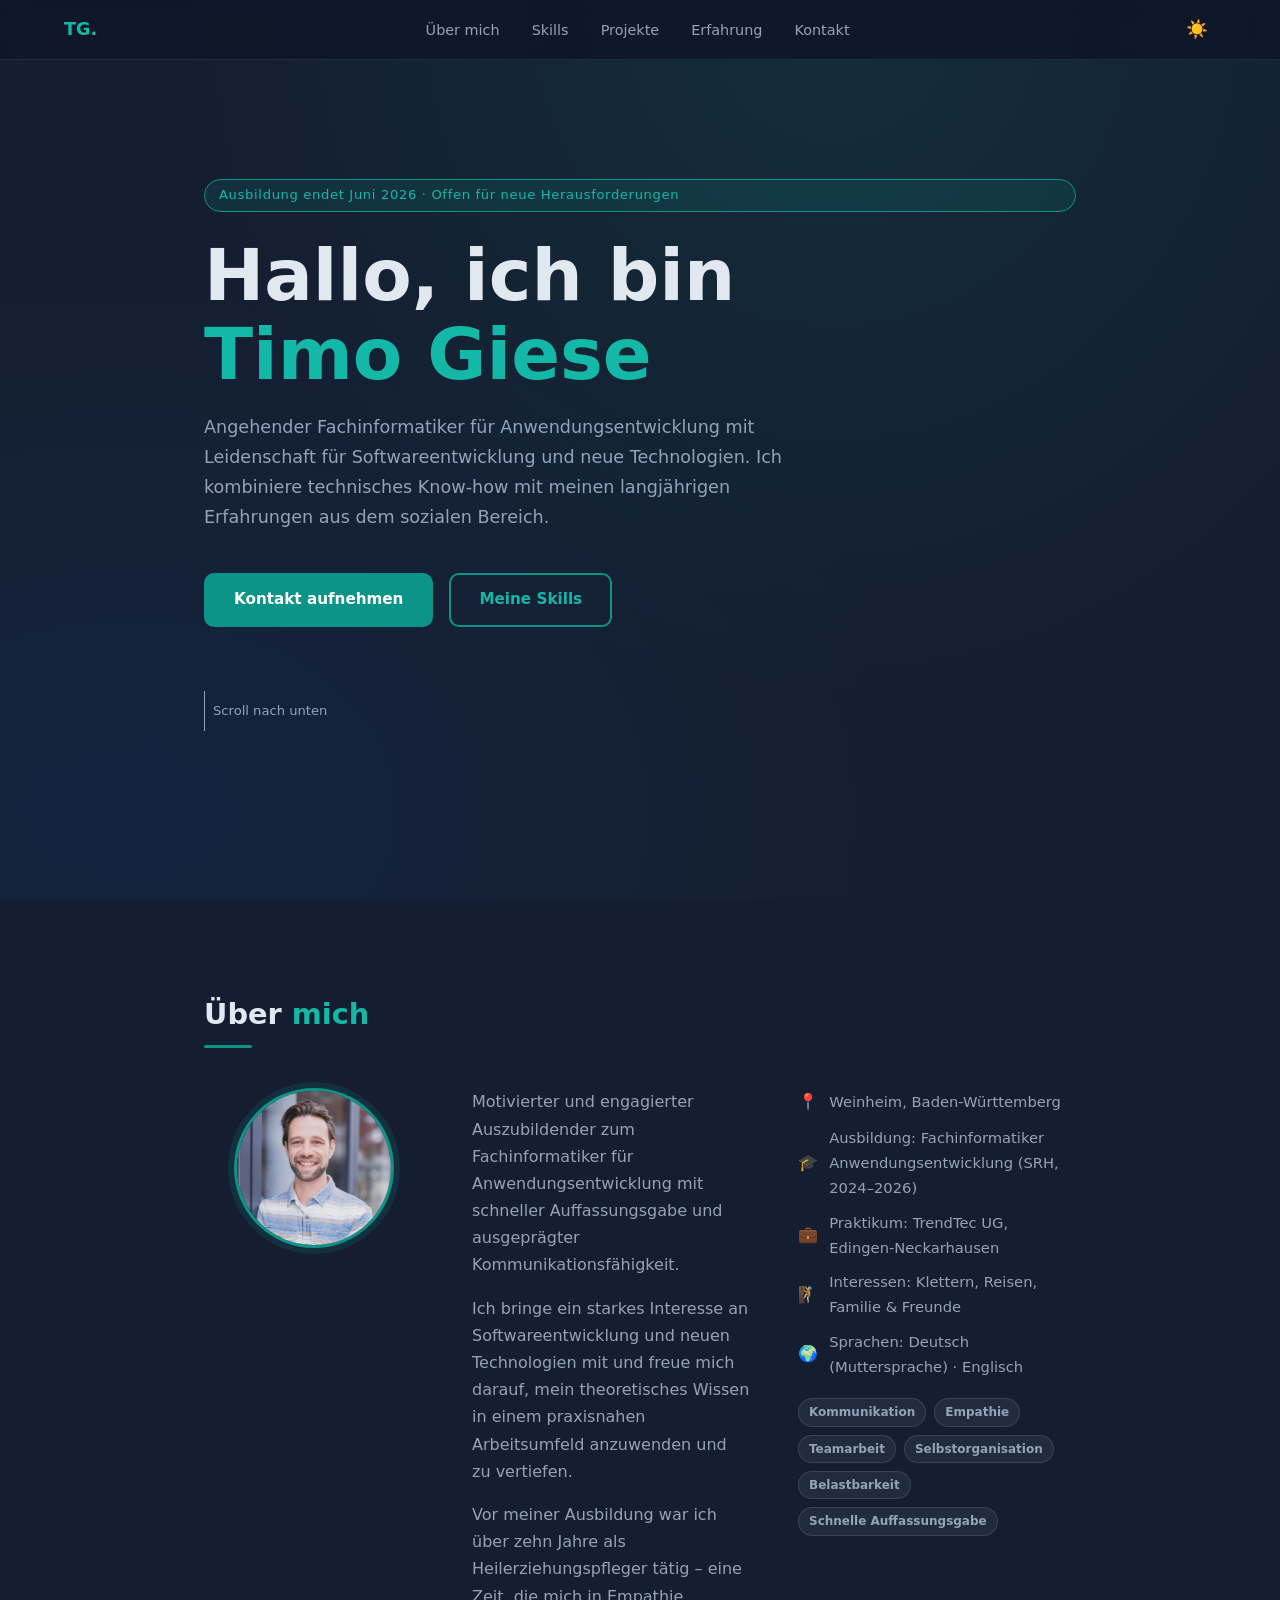
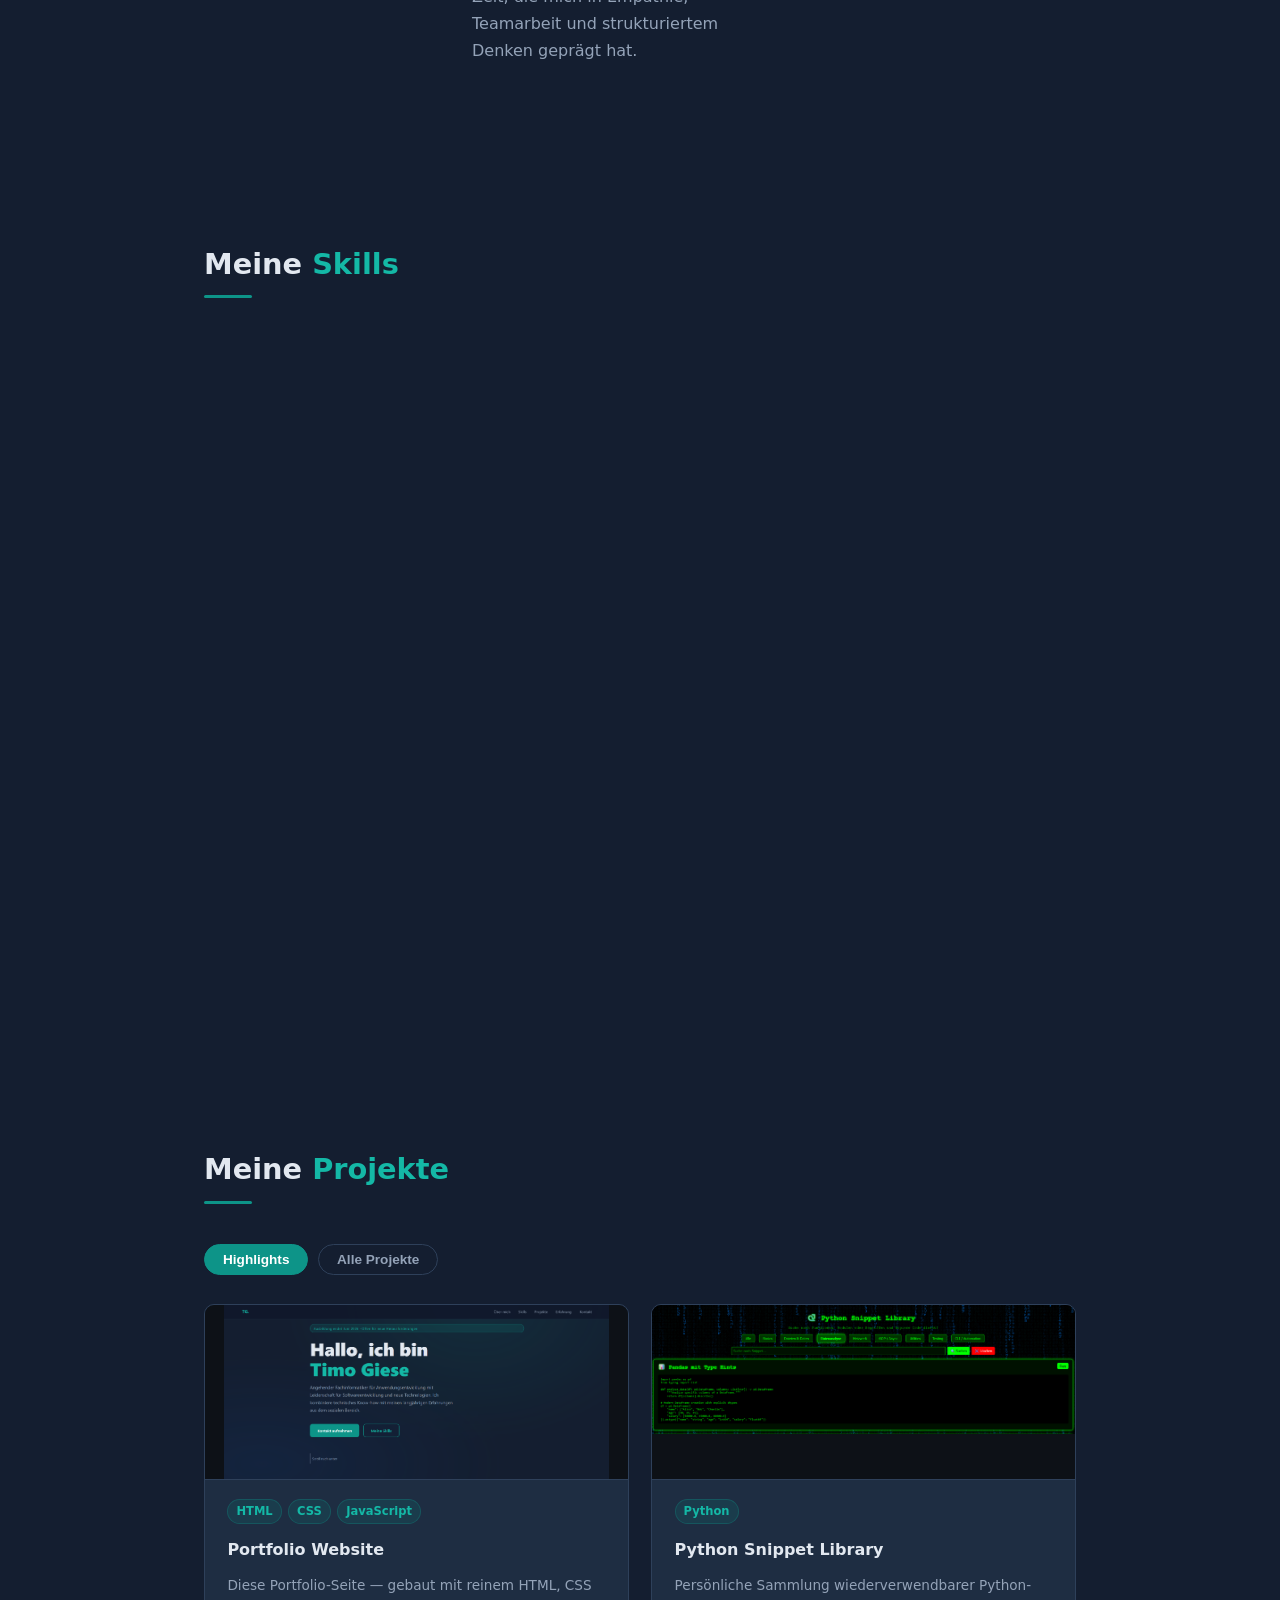
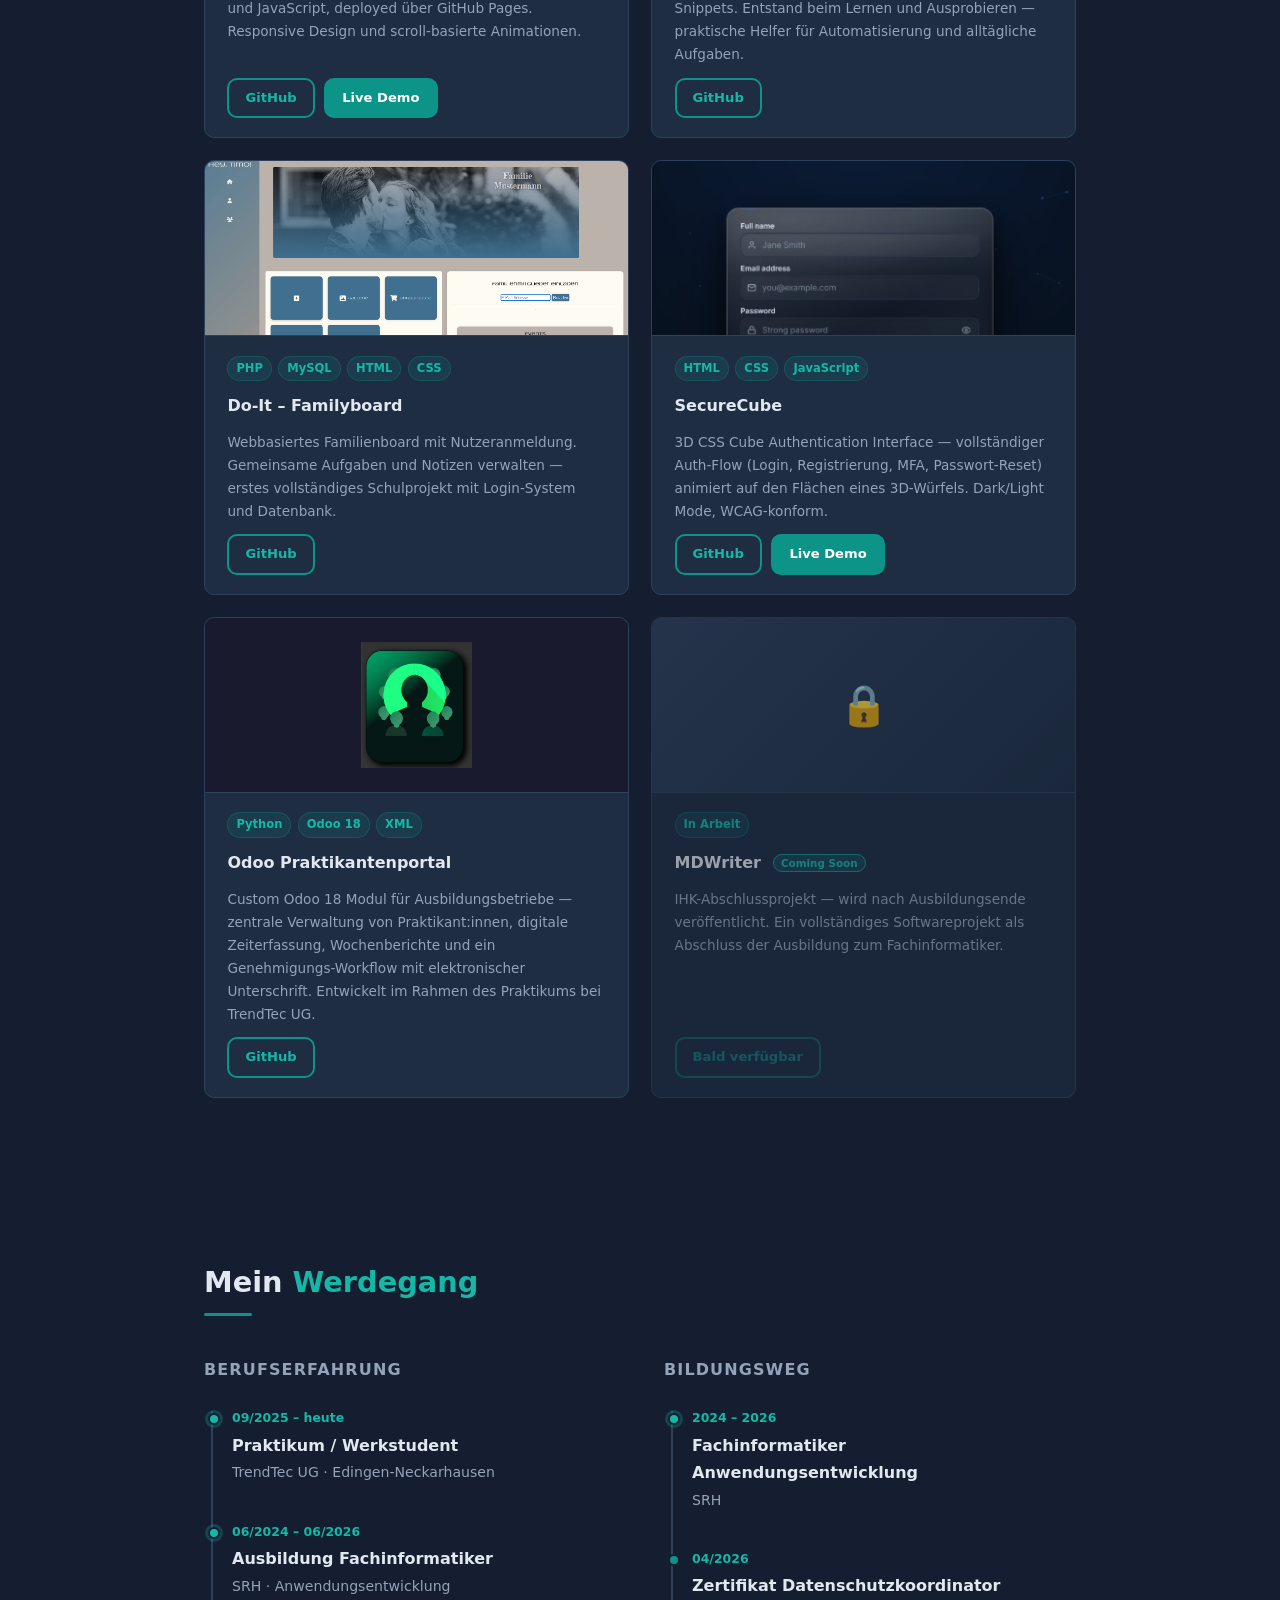
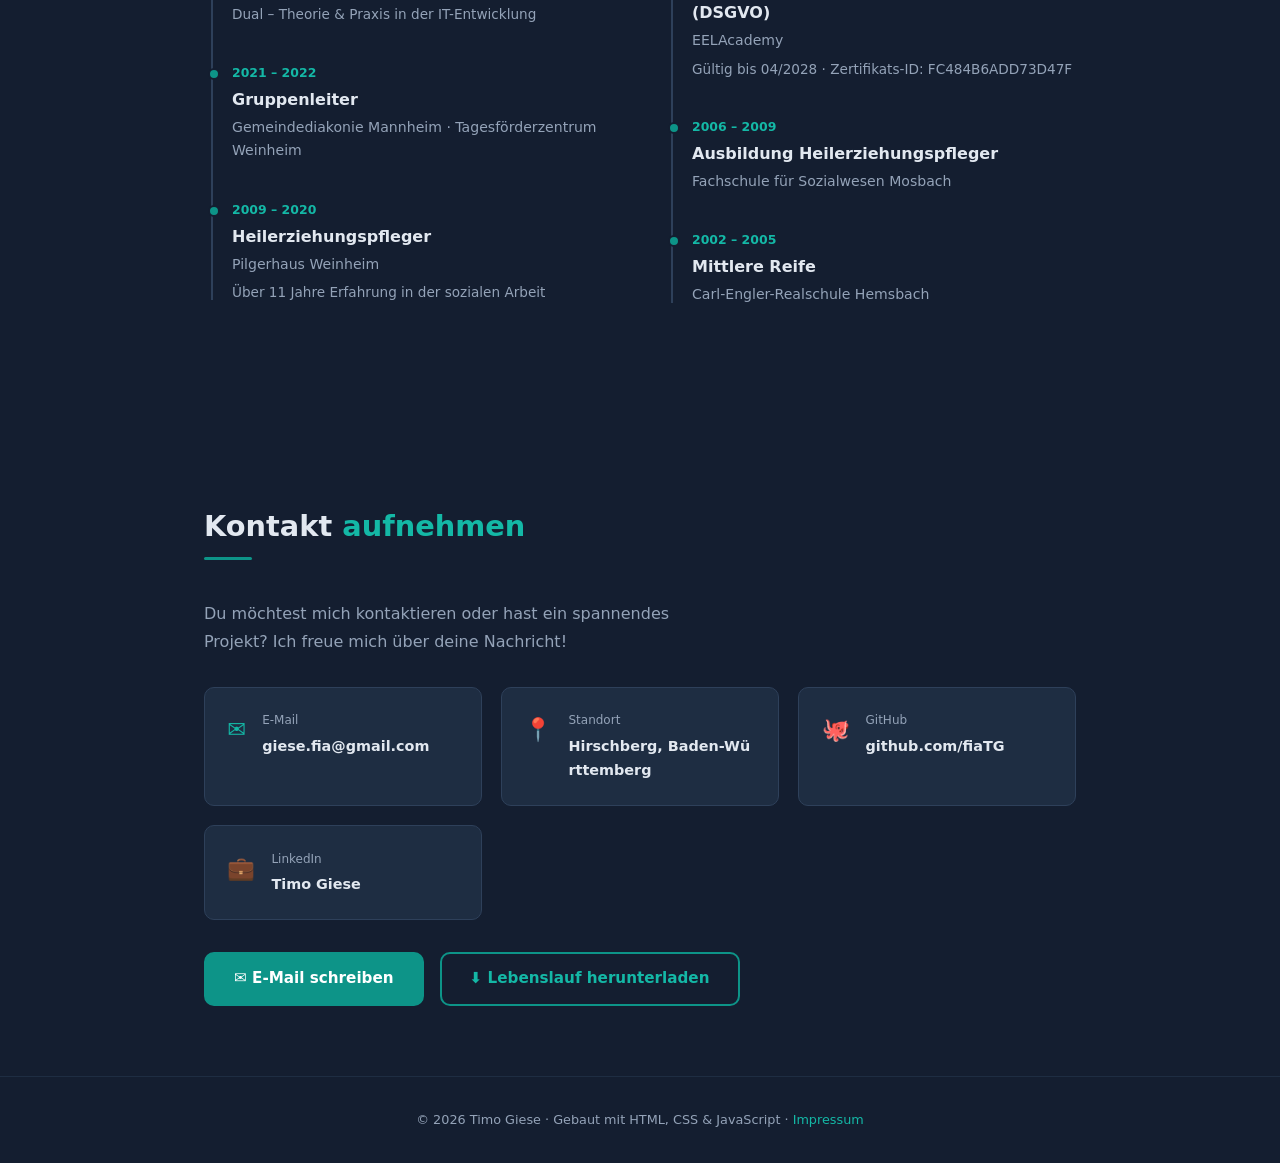
==== commit c78e016f: "Add dark/light mode toggle with localStorage persistence Co-Authored-By: Claude Sonnet 4.6 <noreply@" ====
--- a/index.html
+++ b/index.html
@@ -28,9 +28,12 @@
     <li><a href="#experience">Erfahrung</a></li>
     <li><a href="#contact">Kontakt</a></li>
   </ul>
-  <button class="nav-toggle" aria-label="Menü öffnen">
-    <span></span><span></span><span></span>
-  </button>
+  <div class="nav-actions">
+    <button id="theme-toggle" aria-label="Theme wechseln">☀️</button>
+    <button class="nav-toggle" aria-label="Menü öffnen">
+      <span></span><span></span><span></span>
+    </button>
+  </div>
 </nav>
 
 <!-- HERO -->
@@ -533,7 +536,7 @@
   <p>© 2026 Timo Giese · Gebaut mit HTML, CSS &amp; JavaScript · <a href="impressum.html">Impressum</a></p>
 </footer>
 
-<button id="back-to-top" aria-label="Nach oben scrollen">↑ Nach oben</button>
+<button id="back-to-top" aria-label="Nach oben scrollen">scroll up</button>
 <script src="script.js"></script>
 </body>
 </html>
--- a/style.css
+++ b/style.css
@@ -10,9 +10,29 @@
   --muted:   #94a3b8;
   --border:  #1e293b;
   --radius:  10px;
+  --nav-bg:  rgba(15, 23, 42, 0.9);
+}
+
+[data-theme="light"] {
+  --bg:    #f1f5f9;
+  --bg2:   #ffffff;
+  --bg3:   #e2e8f0;
+  --text:  #1e293b;
+  --muted: #64748b;
+  --border:#e2e8f0;
+  --nav-bg: rgba(241, 245, 249, 0.92);
+}
+[data-theme="light"] body {
+  background:
+    radial-gradient(ellipse at 65% 0%, rgba(13,148,136,0.07) 0%, transparent 55%),
+    radial-gradient(ellipse at 10% 90%, rgba(20,60,120,0.05) 0%, transparent 50%),
+    var(--bg);
 }
 
 html { scroll-behavior: smooth; }
+body, nav, .skill-card, .project-card, .contact-card, footer {
+  transition: background-color .3s ease, border-color .3s ease, color .3s ease;
+}
 
 /* ── SCROLL PROGRESS ── */
 #scroll-progress {
@@ -39,13 +59,20 @@
 /* ── NAV ── */
 nav {
   position: fixed; top: 0; left: 0; right: 0; z-index: 100;
-  background: rgba(15, 23, 42, 0.9);
+  background: var(--nav-bg);
   backdrop-filter: blur(12px);
   border-bottom: 1px solid var(--bg2);
   padding: 0 5%;
   display: flex; align-items: center; justify-content: space-between;
   height: 60px;
 }
+.nav-actions { display: flex; align-items: center; gap: .4rem; }
+#theme-toggle {
+  background: none; border: none; cursor: pointer;
+  font-size: 1.1rem; padding: 6px 8px; border-radius: var(--radius);
+  line-height: 1; transition: background .2s;
+}
+#theme-toggle:hover { background: var(--bg2); }
 .nav-logo { font-weight: 700; font-size: 1.1rem; color: var(--teal-lt); }
 .nav-links { display: flex; gap: 2rem; list-style: none; }
 .nav-links a { color: var(--muted); font-size: 0.9rem; transition: color .2s; }
@@ -239,12 +266,16 @@
   padding: 10px 20px;
   font-size: 0.88rem;
   visibility: visible; pointer-events: auto;
-  background: linear-gradient(90deg, #0d9488 0%, #14b8a6 40%, #d1faf5 50%, #14b8a6 60%, #0d9488 100%);
+  background: var(--teal);
+  box-shadow: 0 0 14px rgba(20,184,166,.45);
+}
+#back-to-top:hover {
+  background: linear-gradient(135deg, #0d9488 0%, #14b8a6 40%, #d1faf5 50%, #14b8a6 60%, #0d9488 100%);
   background-size: 200% auto;
-  animation: shimmer 2.5s infinite linear;
-  box-shadow: 0 0 14px rgba(20,184,166,.45);
-}
-#back-to-top:hover { transform: translateY(-2px); box-shadow: 0 0 22px rgba(20,184,166,.7); }
+  animation: shimmer 6s infinite linear;
+  transform: translateY(-2px);
+  box-shadow: 0 0 22px rgba(20,184,166,.7);
+}
 
 /* ── FOOTER ── */
 footer {
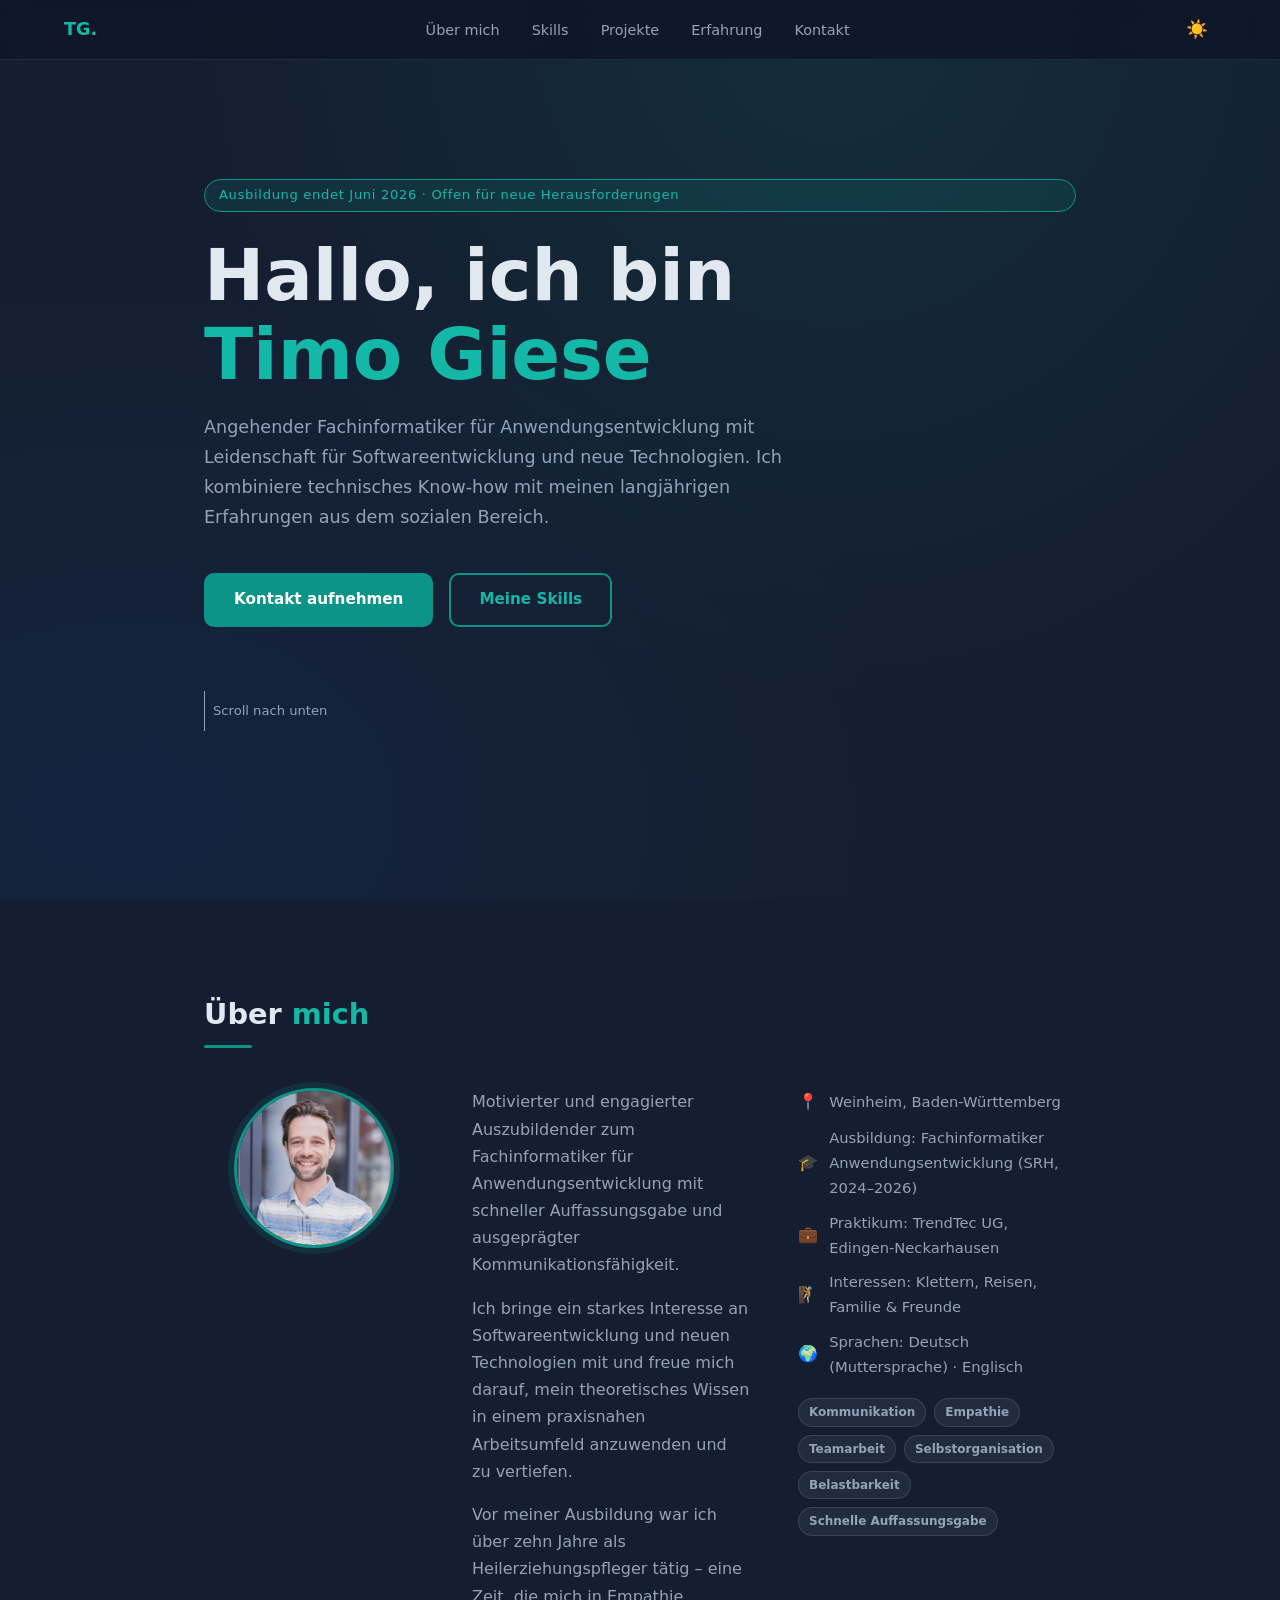
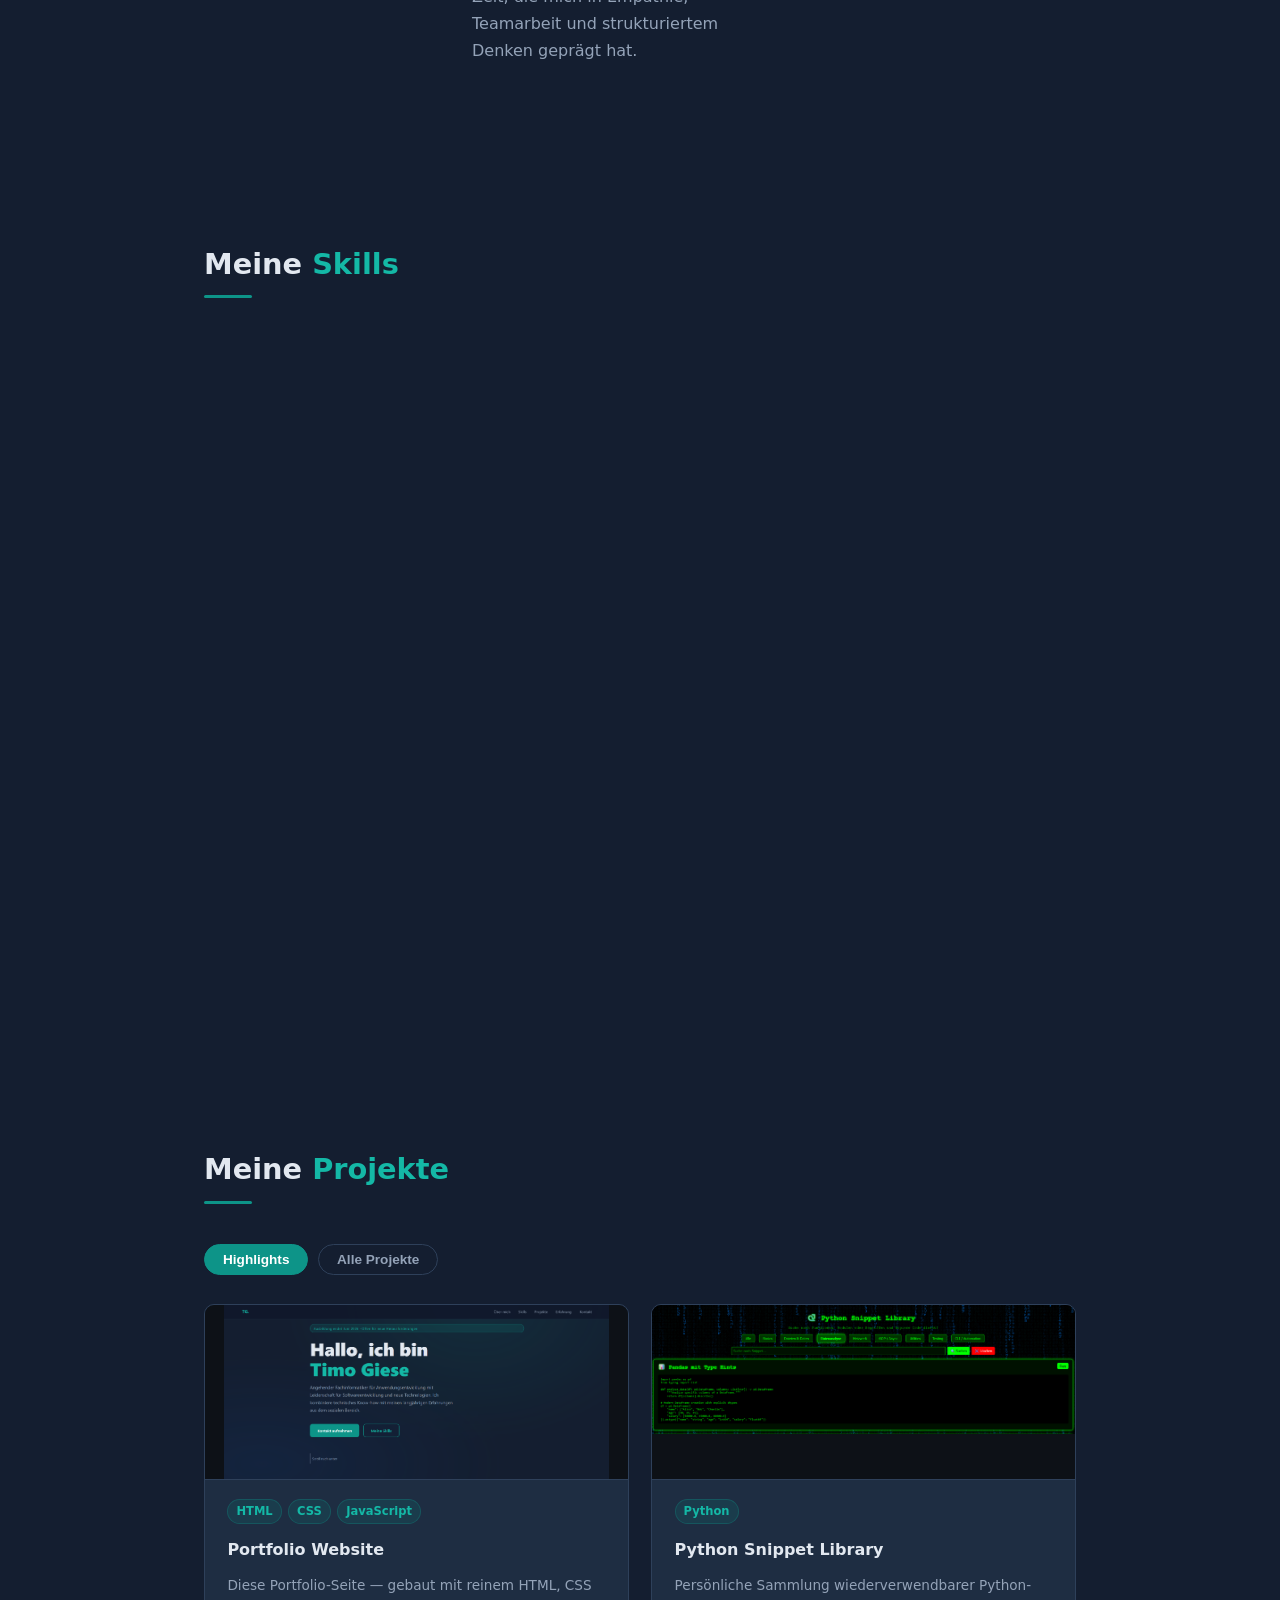
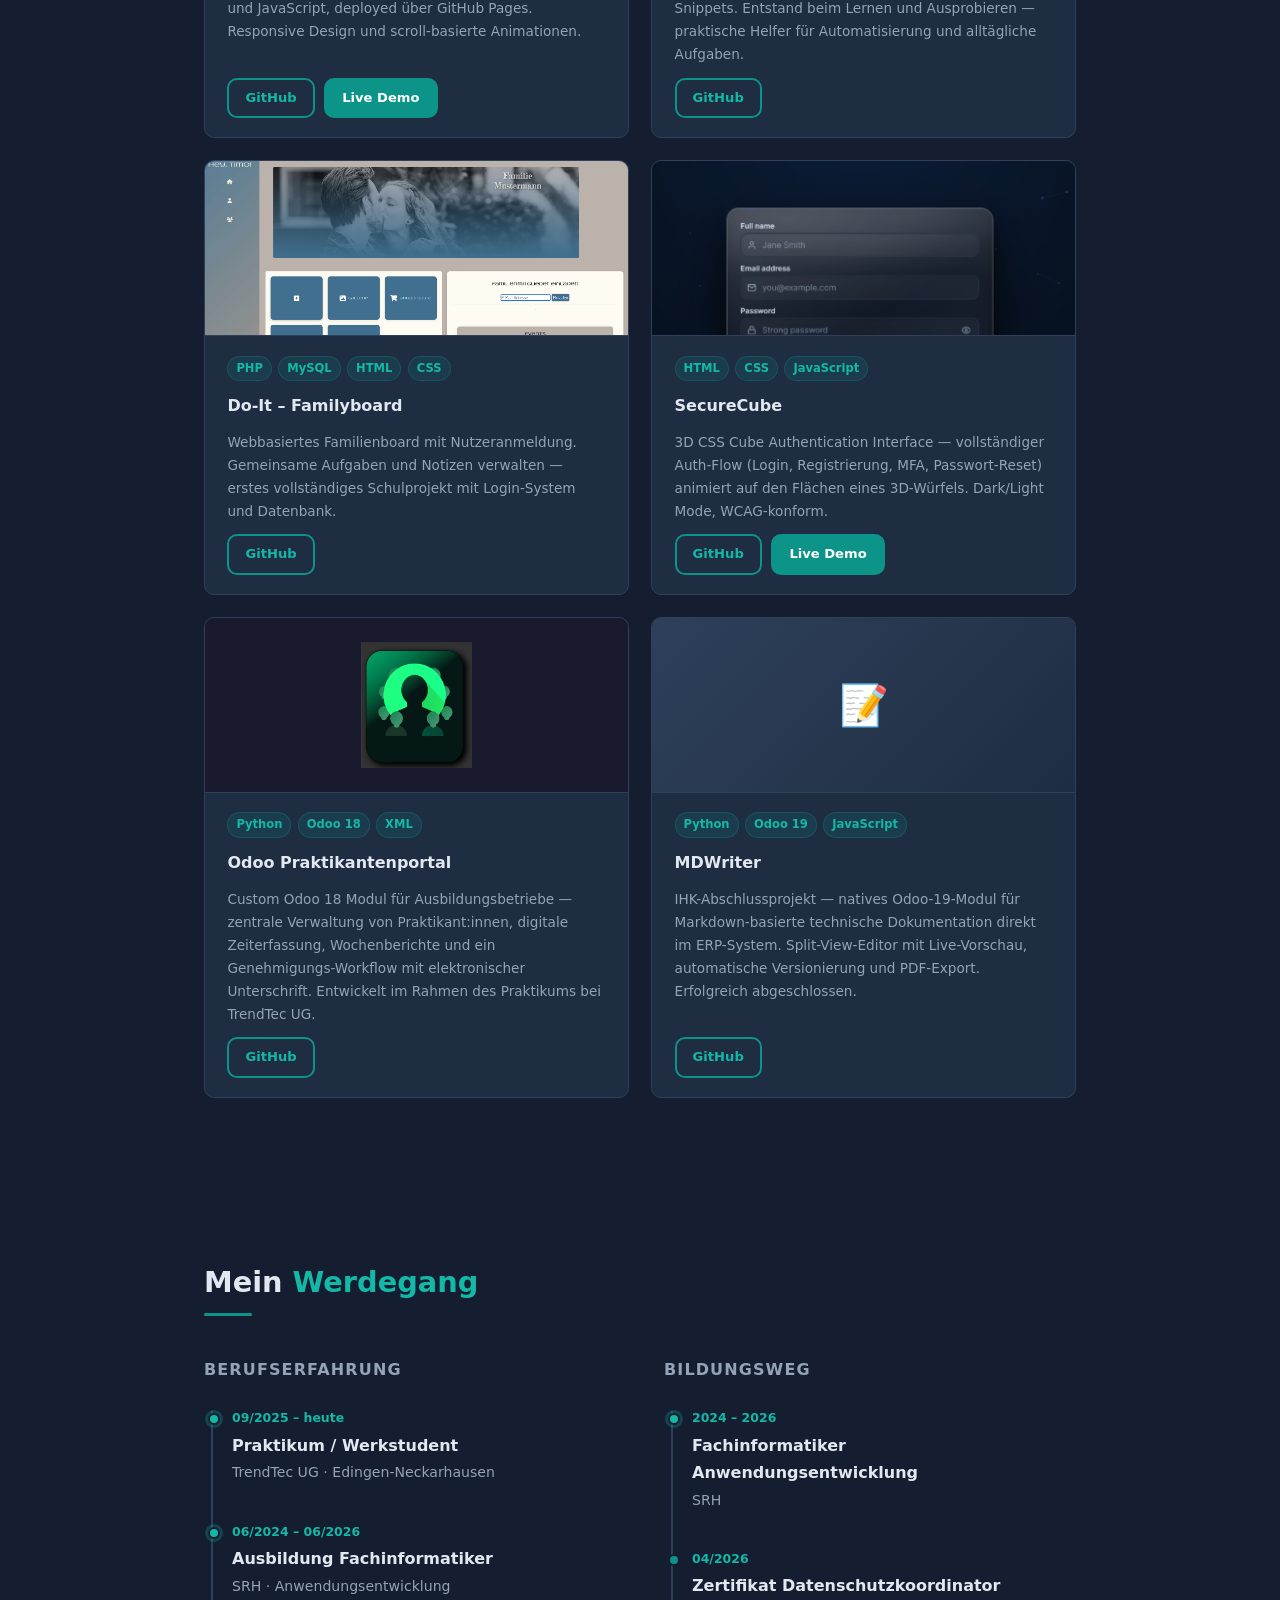
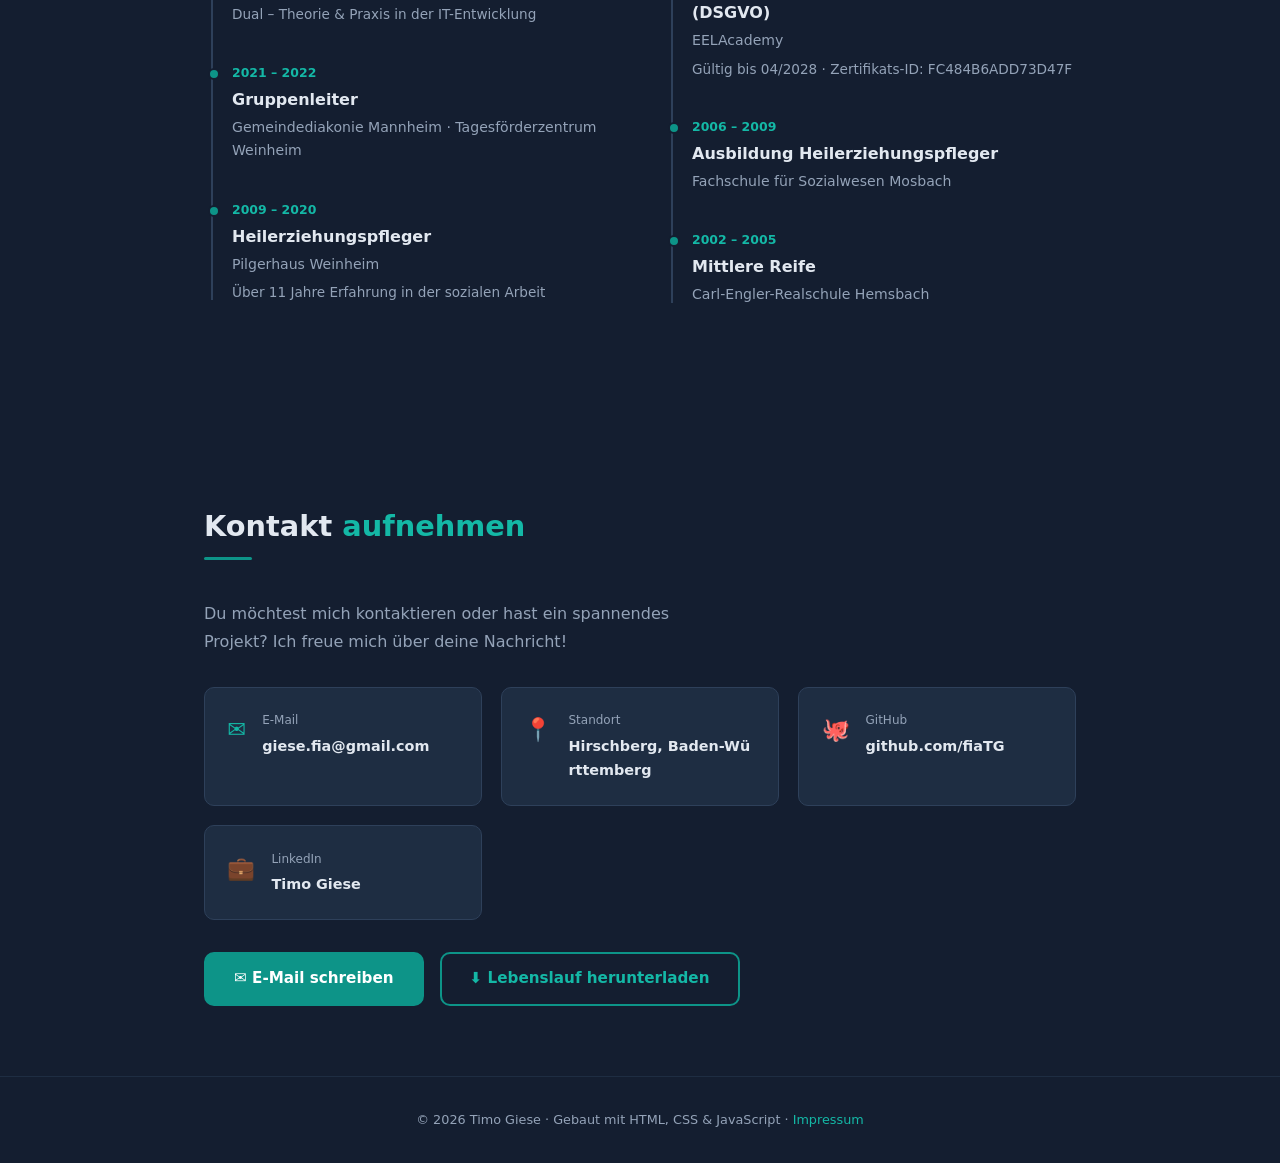
==== commit 4ac51c1f: "Publish MDWriter project card (IHK exam completed)" ====
--- a/index.html
+++ b/index.html
@@ -371,21 +371,24 @@
       </div>
     </div>
 
-    <div class="project-card project-card--soon" data-cat="highlight">
-      <div class="project-preview-placeholder">🔒</div>
-      <div class="project-body">
-        <div class="project-header">
-          <div class="project-tags">
-            <span class="tag">In Arbeit</span>
-          </div>
-        </div>
-        <h3 class="project-title">MDWriter <span class="soon-badge">Coming Soon</span></h3>
-        <p class="project-desc">
-          IHK-Abschlussprojekt — wird nach Ausbildungsende veröffentlicht.
-          Ein vollständiges Softwareprojekt als Abschluss der Ausbildung zum Fachinformatiker.
-        </p>
-        <div class="project-links">
-          <span class="btn btn-outline btn-sm soon-disabled">Bald verfügbar</span>
+    <div class="project-card" data-cat="highlight">
+      <div class="project-preview-placeholder">📝</div>
+      <div class="project-body">
+        <div class="project-header">
+          <div class="project-tags">
+            <span class="tag">Python</span>
+            <span class="tag">Odoo 19</span>
+            <span class="tag">JavaScript</span>
+          </div>
+        </div>
+        <h3 class="project-title">MDWriter</h3>
+        <p class="project-desc">
+          IHK-Abschlussprojekt — natives Odoo-19-Modul für Markdown-basierte technische
+          Dokumentation direkt im ERP-System. Split-View-Editor mit Live-Vorschau,
+          automatische Versionierung und PDF-Export. Erfolgreich abgeschlossen.
+        </p>
+        <div class="project-links">
+          <a href="https://github.com/fiaTG/MDWriter" target="_blank" rel="noopener" class="btn btn-outline btn-sm">GitHub</a>
         </div>
       </div>
     </div>
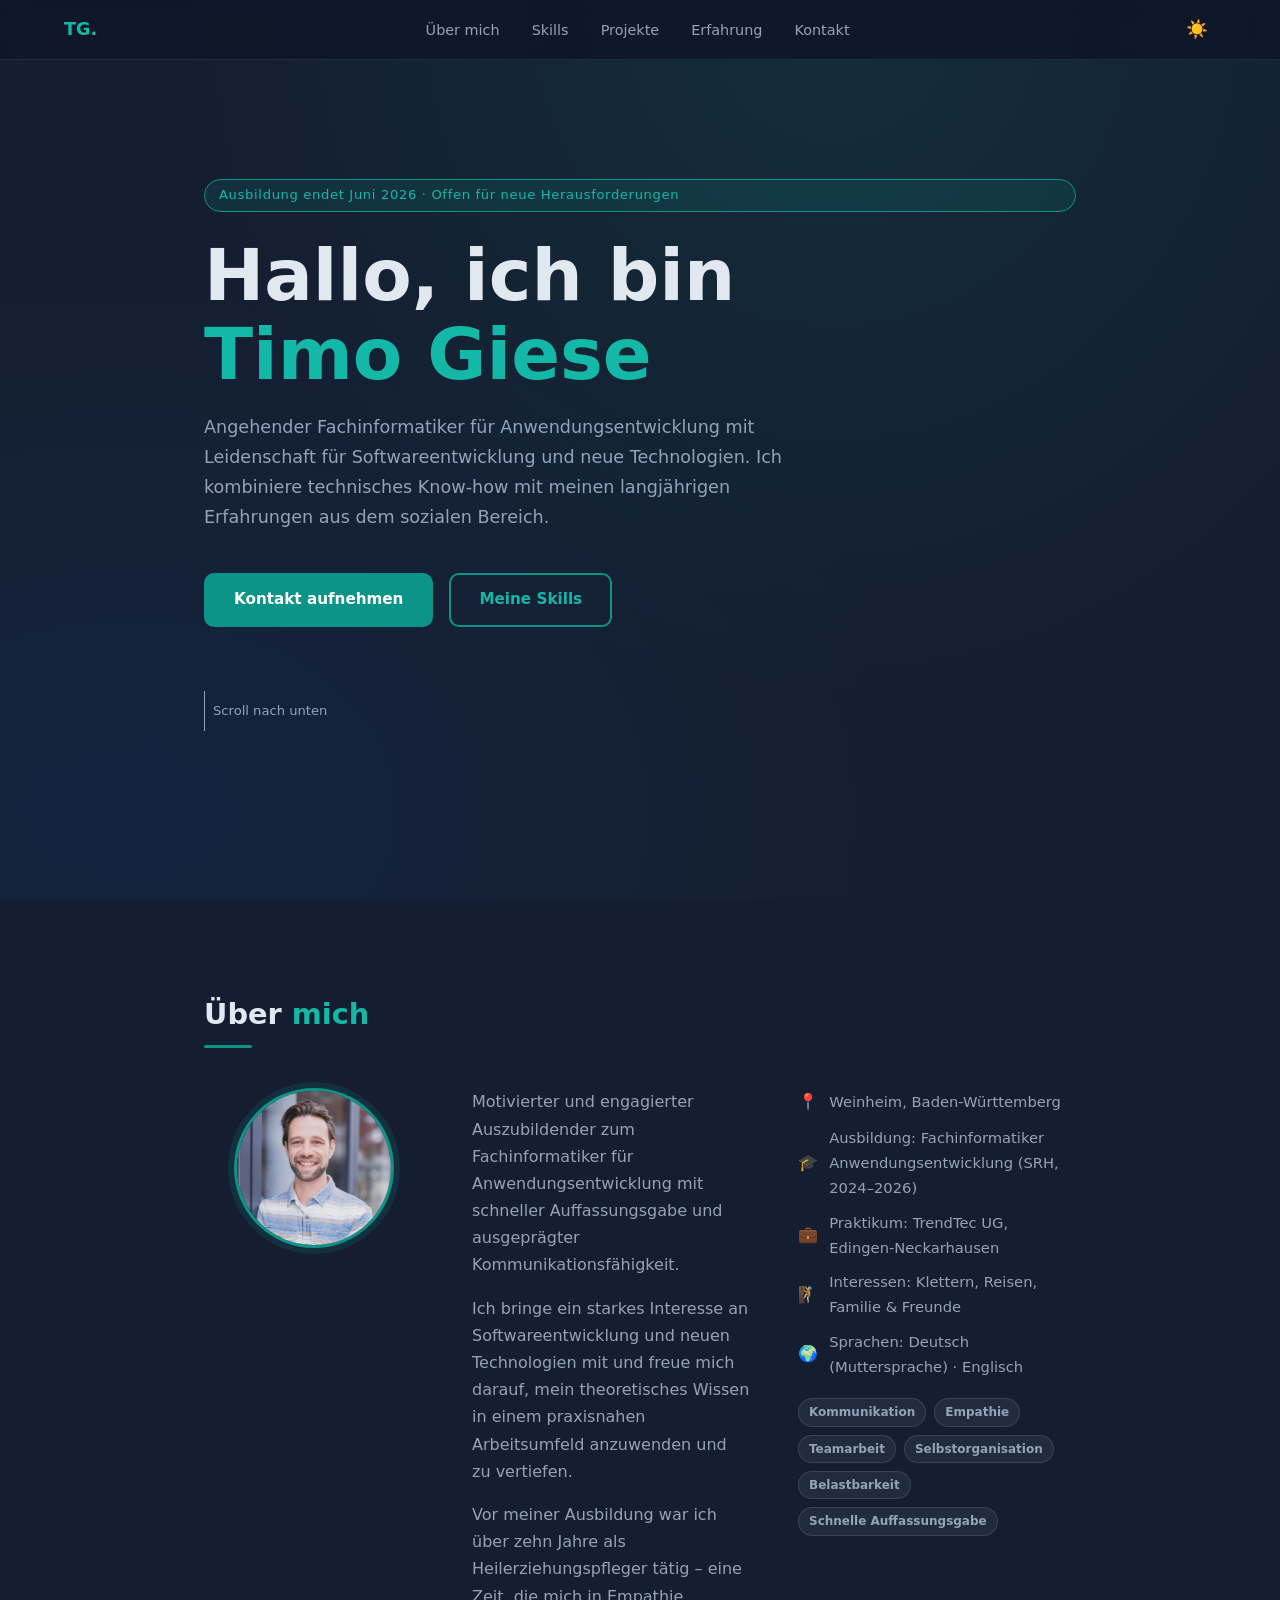
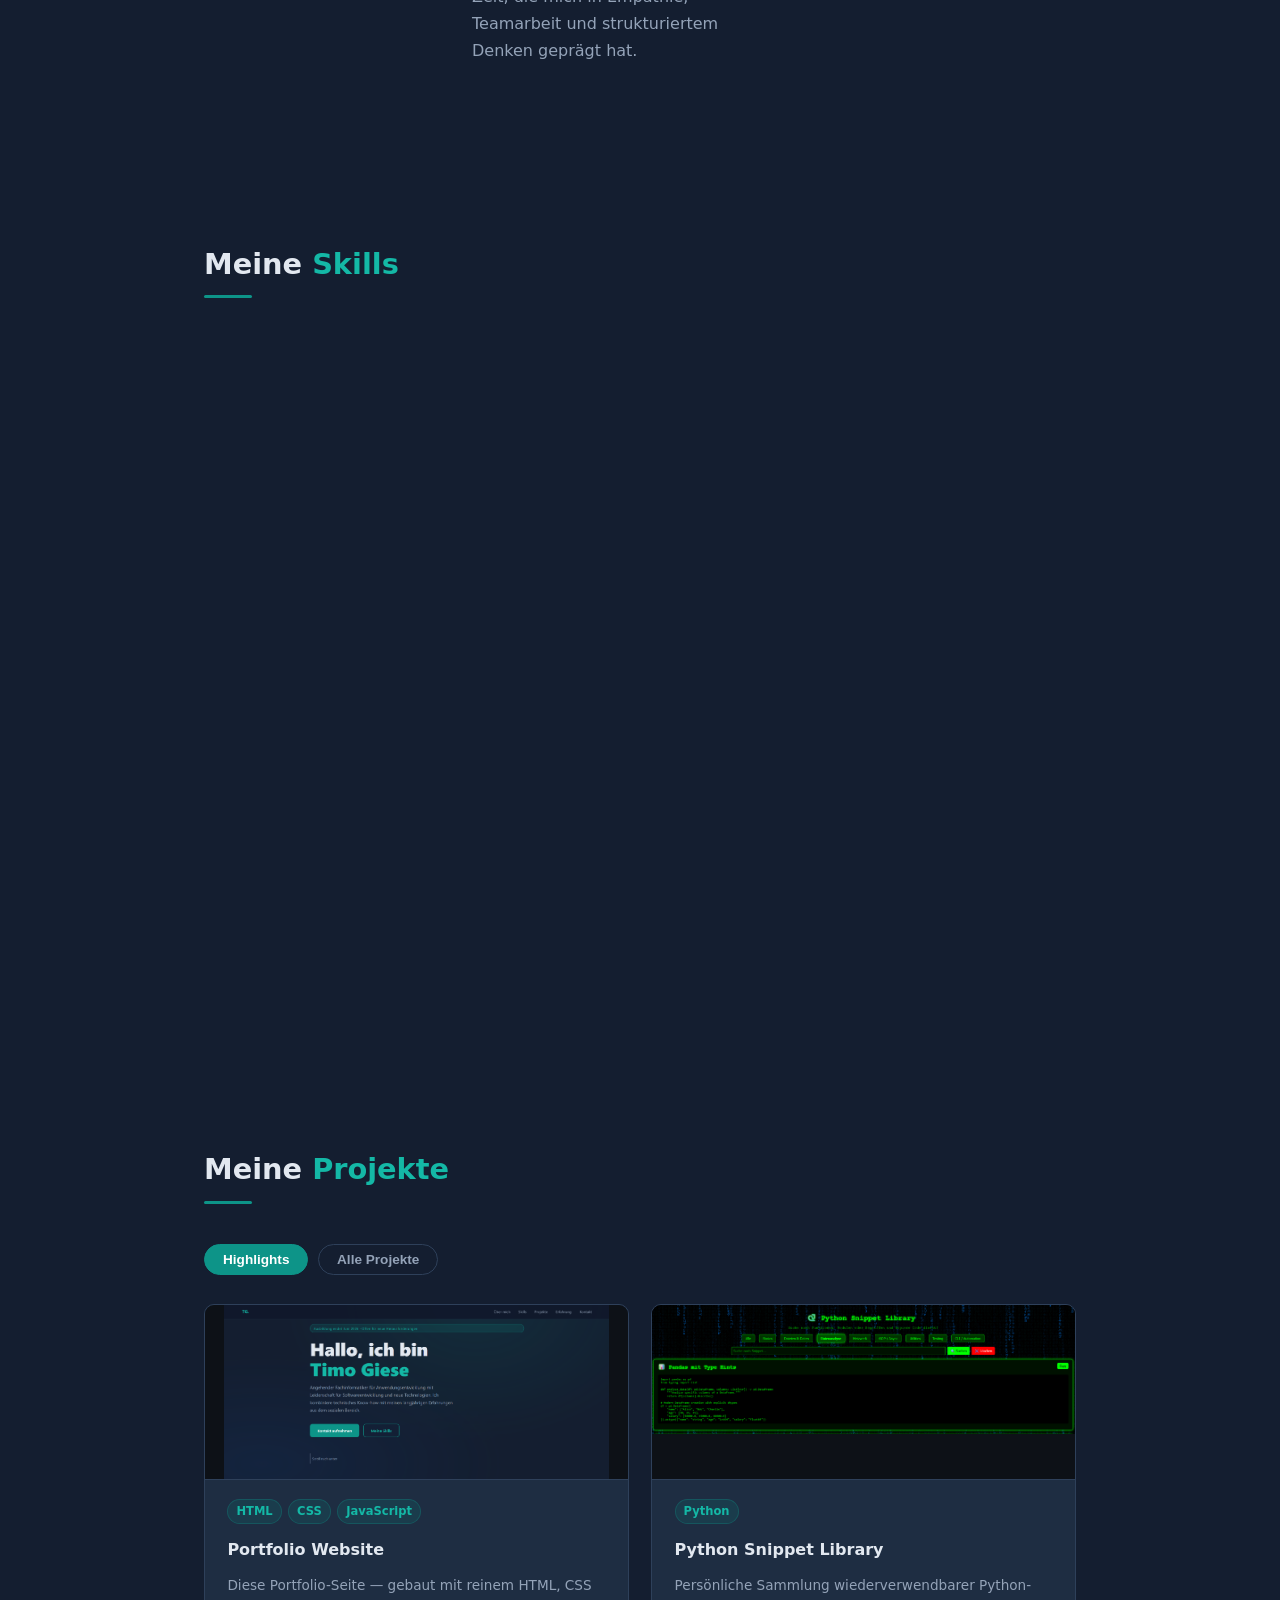
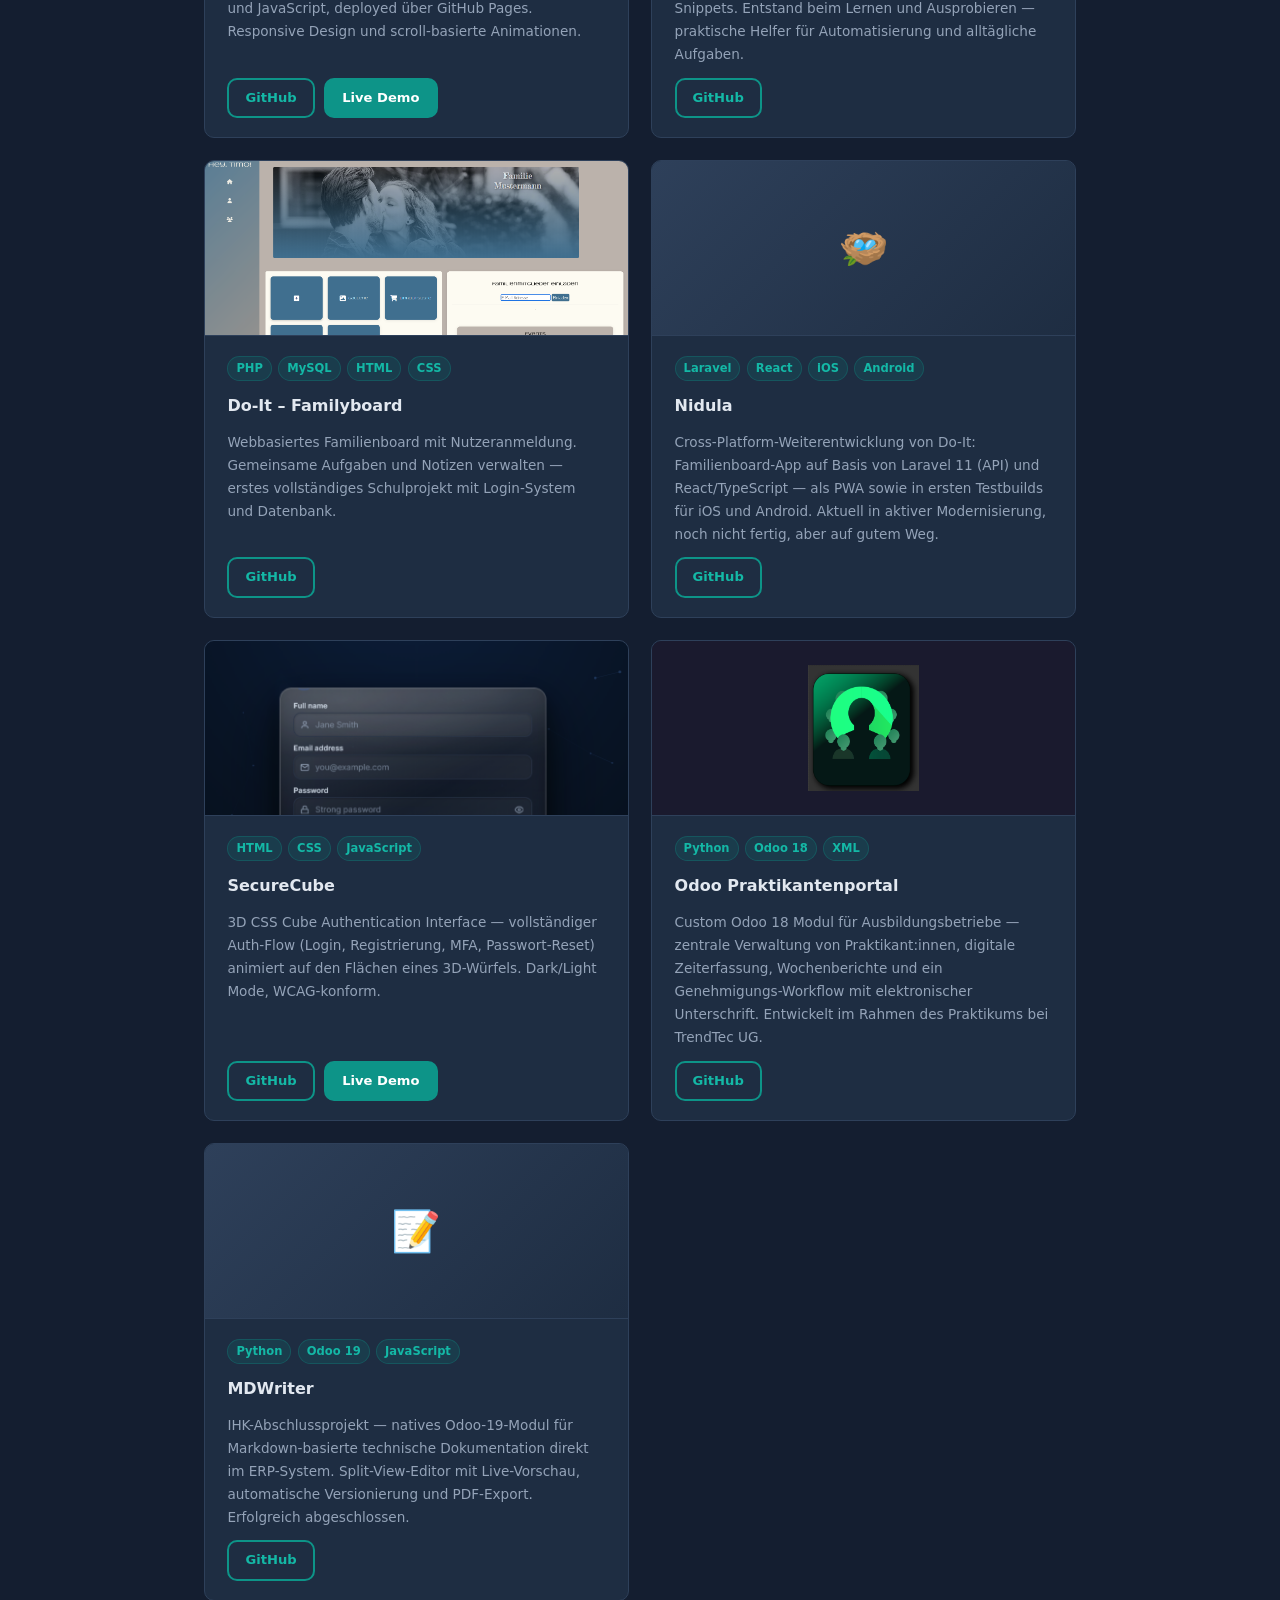
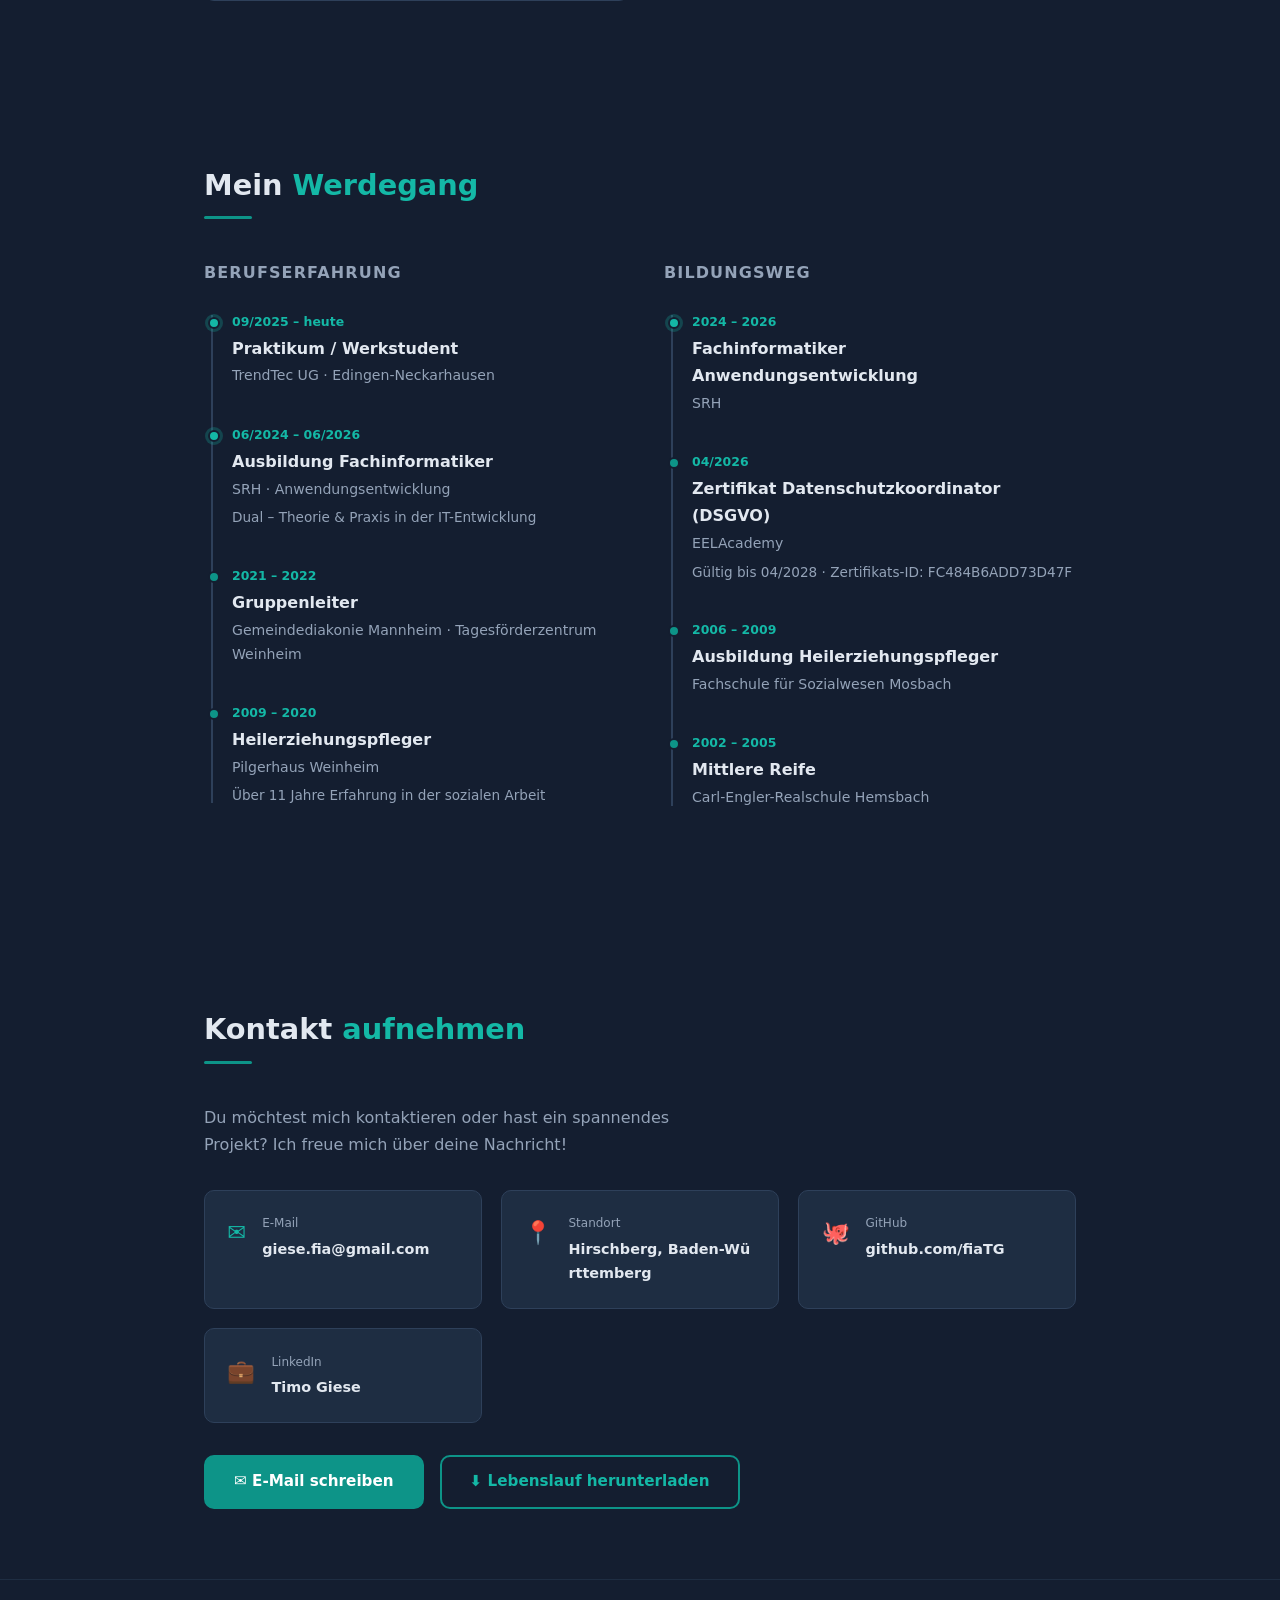
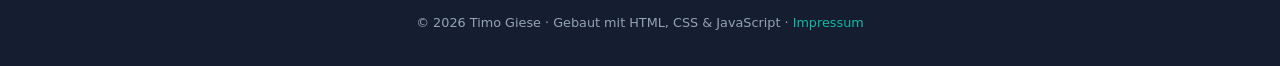
==== commit 7e988a04: "Add Nidula project card (cross-platform successor to Do-It)" ====
--- a/index.html
+++ b/index.html
@@ -309,6 +309,29 @@
     </div>
 
     <div class="project-card" data-cat="highlight">
+      <div class="project-preview-placeholder">🪺</div>
+      <div class="project-body">
+        <div class="project-header">
+          <div class="project-tags">
+            <span class="tag">Laravel</span>
+            <span class="tag">React</span>
+            <span class="tag">iOS</span>
+            <span class="tag">Android</span>
+          </div>
+        </div>
+        <h3 class="project-title">Nidula</h3>
+        <p class="project-desc">
+          Cross-Platform-Weiterentwicklung von Do-It: Familienboard-App auf Basis von
+          Laravel 11 (API) und React/TypeScript — als PWA sowie in ersten Testbuilds für
+          iOS und Android. Aktuell in aktiver Modernisierung, noch nicht fertig, aber auf gutem Weg.
+        </p>
+        <div class="project-links">
+          <a href="https://github.com/fiaTG/do-it/tree/modernize/phase-0-foundation" target="_blank" rel="noopener" class="btn btn-outline btn-sm">GitHub</a>
+        </div>
+      </div>
+    </div>
+
+    <div class="project-card" data-cat="highlight">
       <img src="img/project-securecube.jpg" alt="SecureCube Preview" class="project-preview" style="object-position: top;">
       <div class="project-body">
         <div class="project-header">
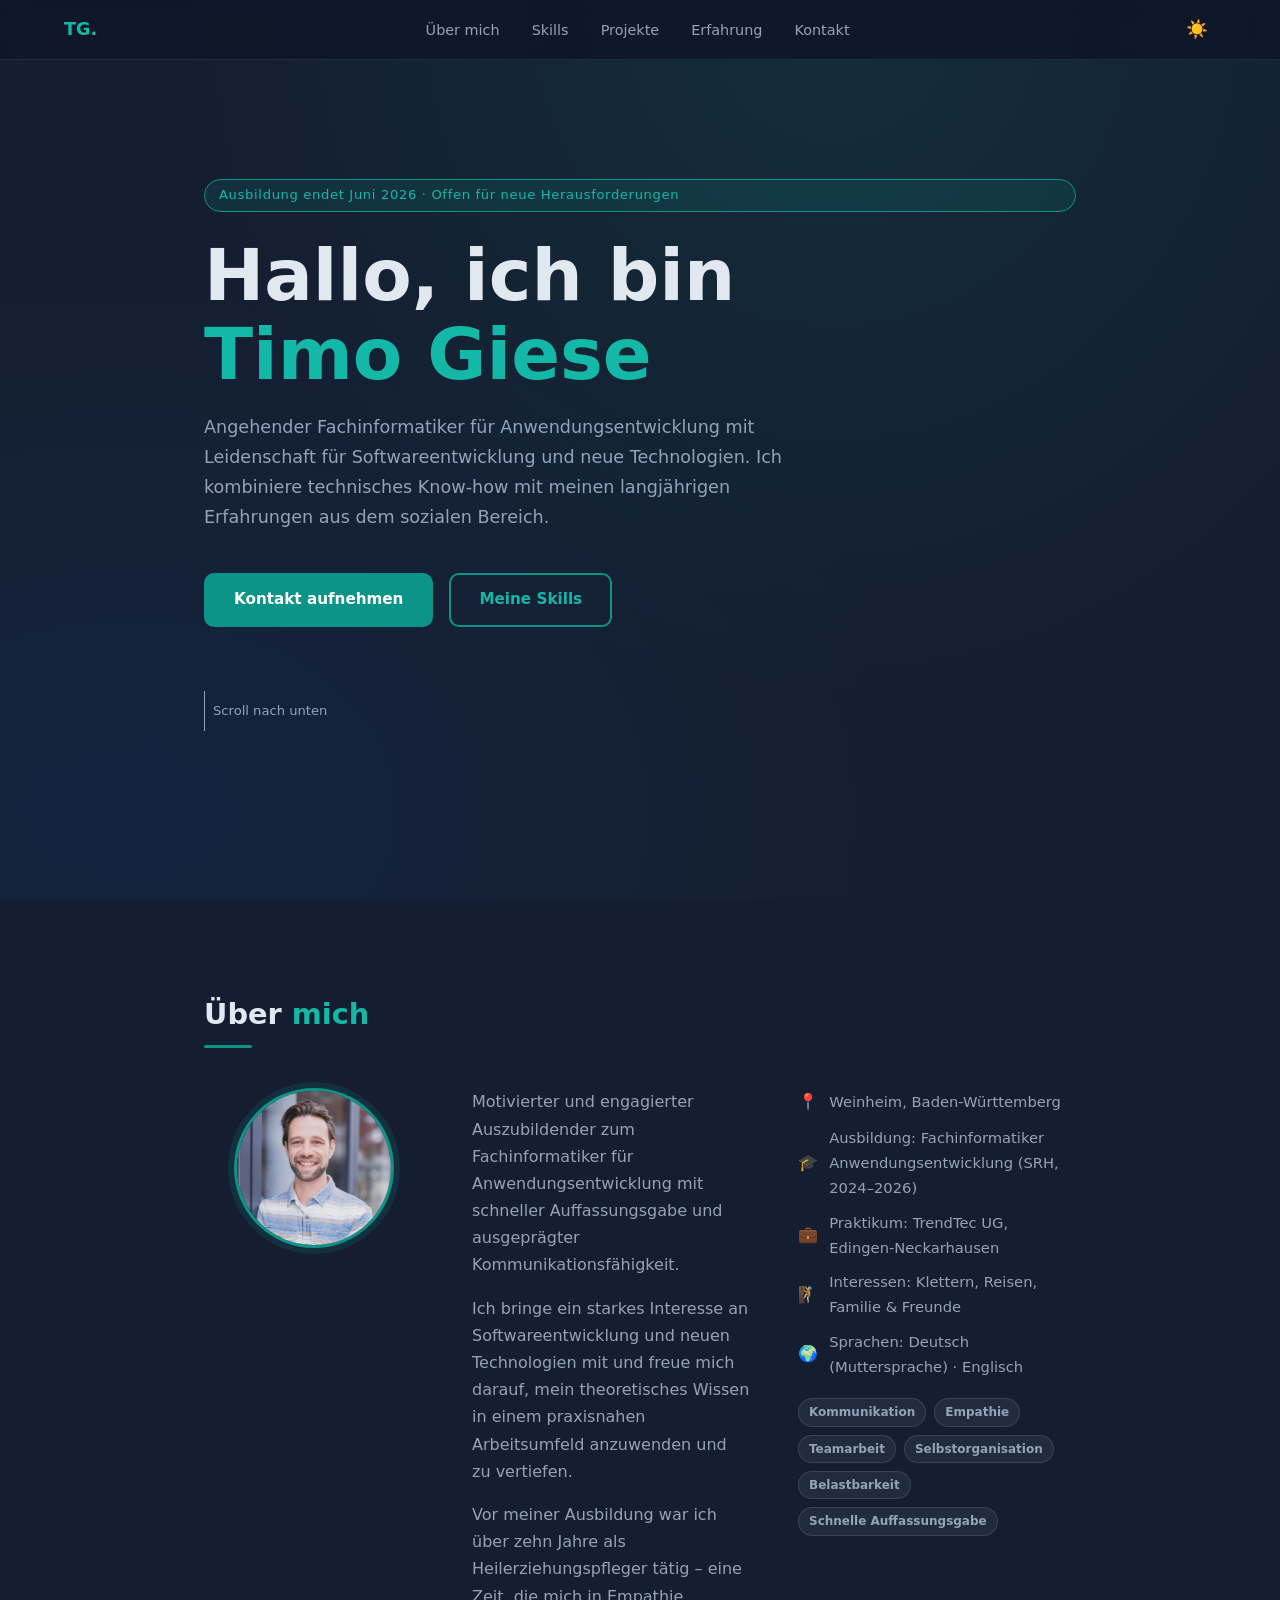
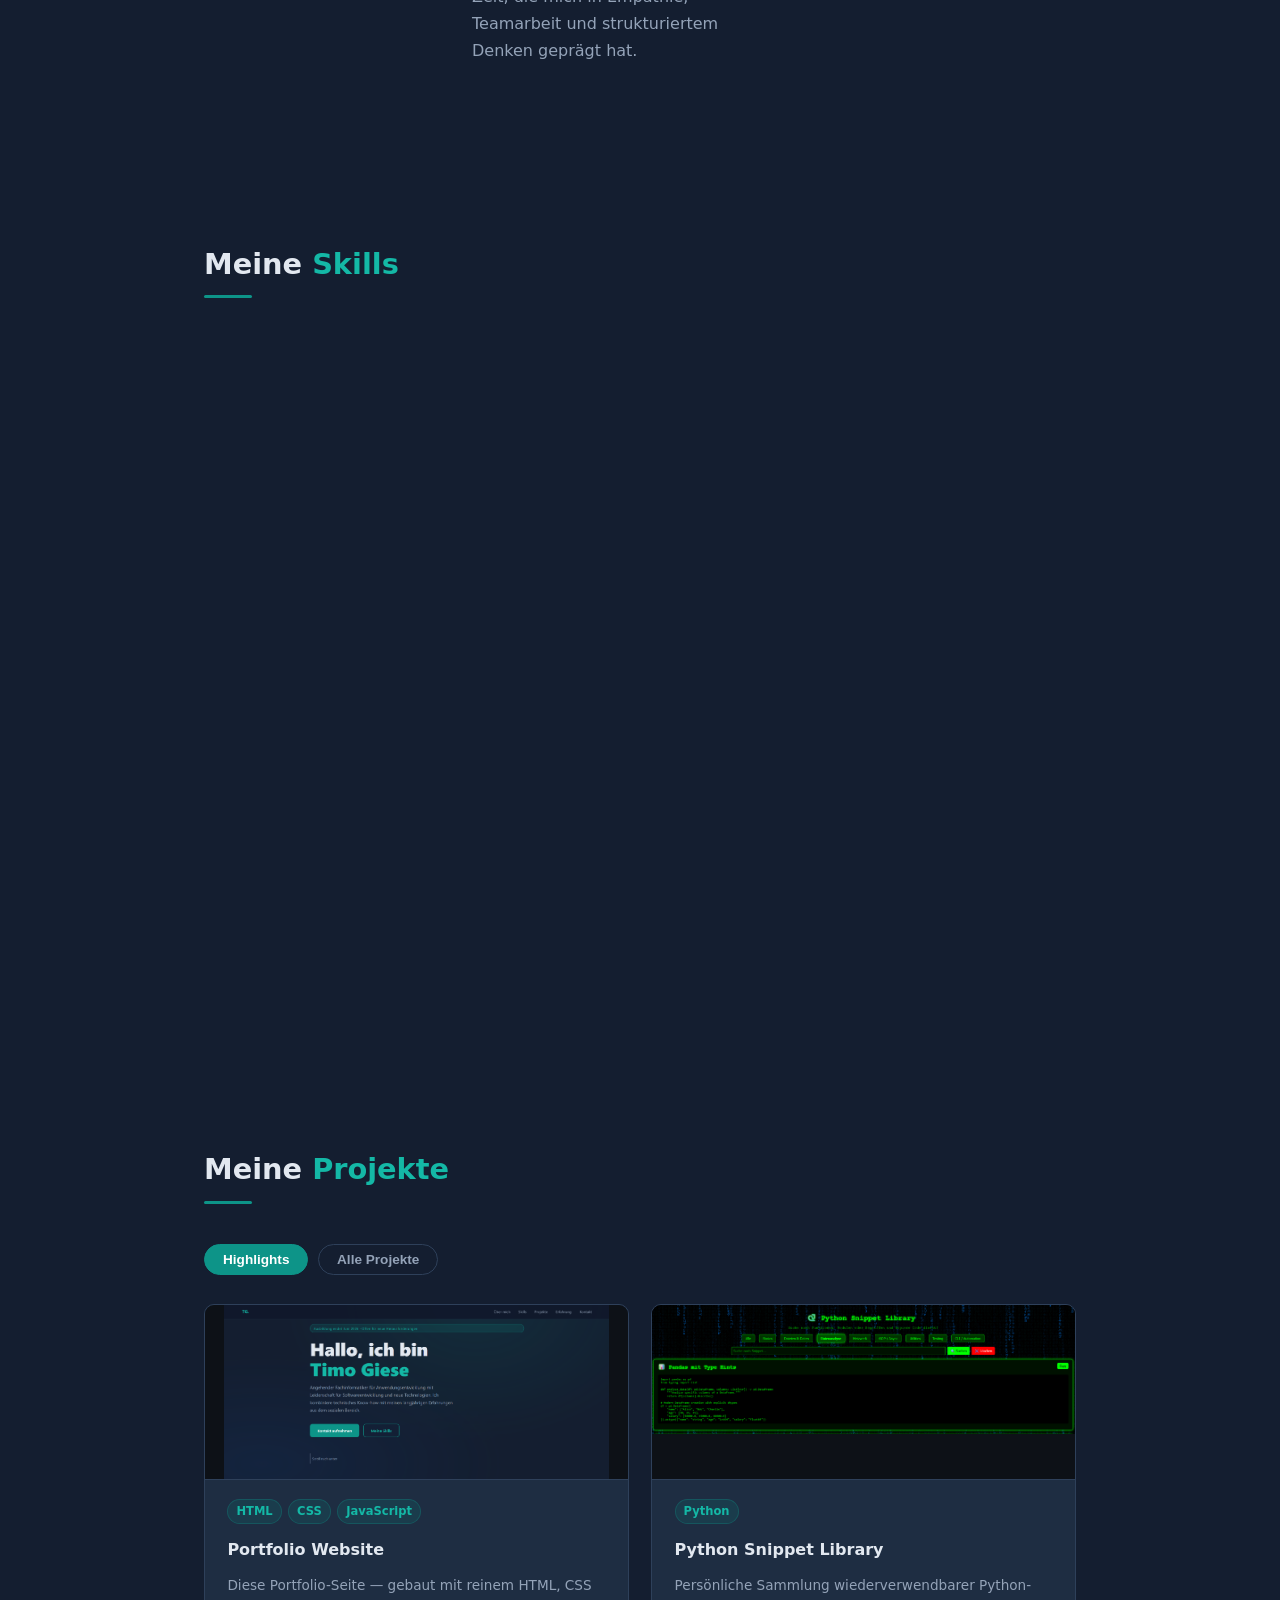
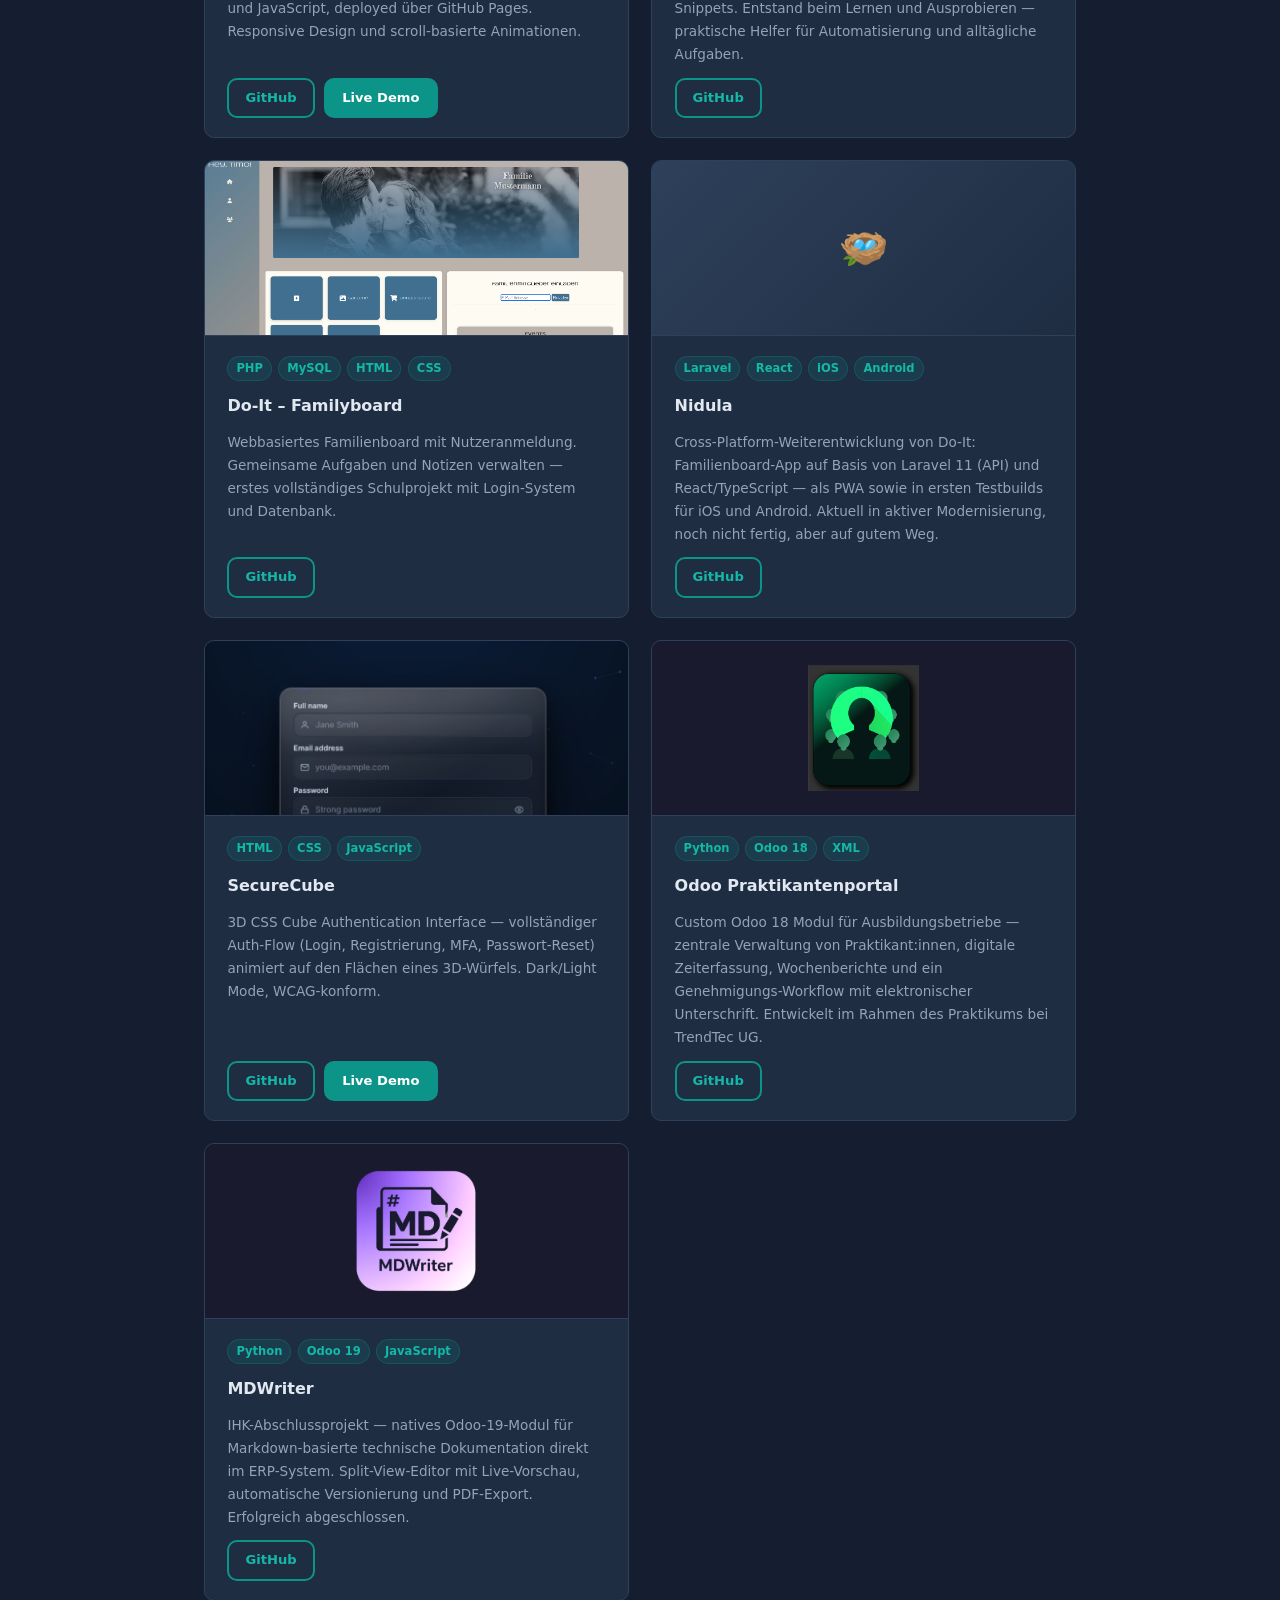
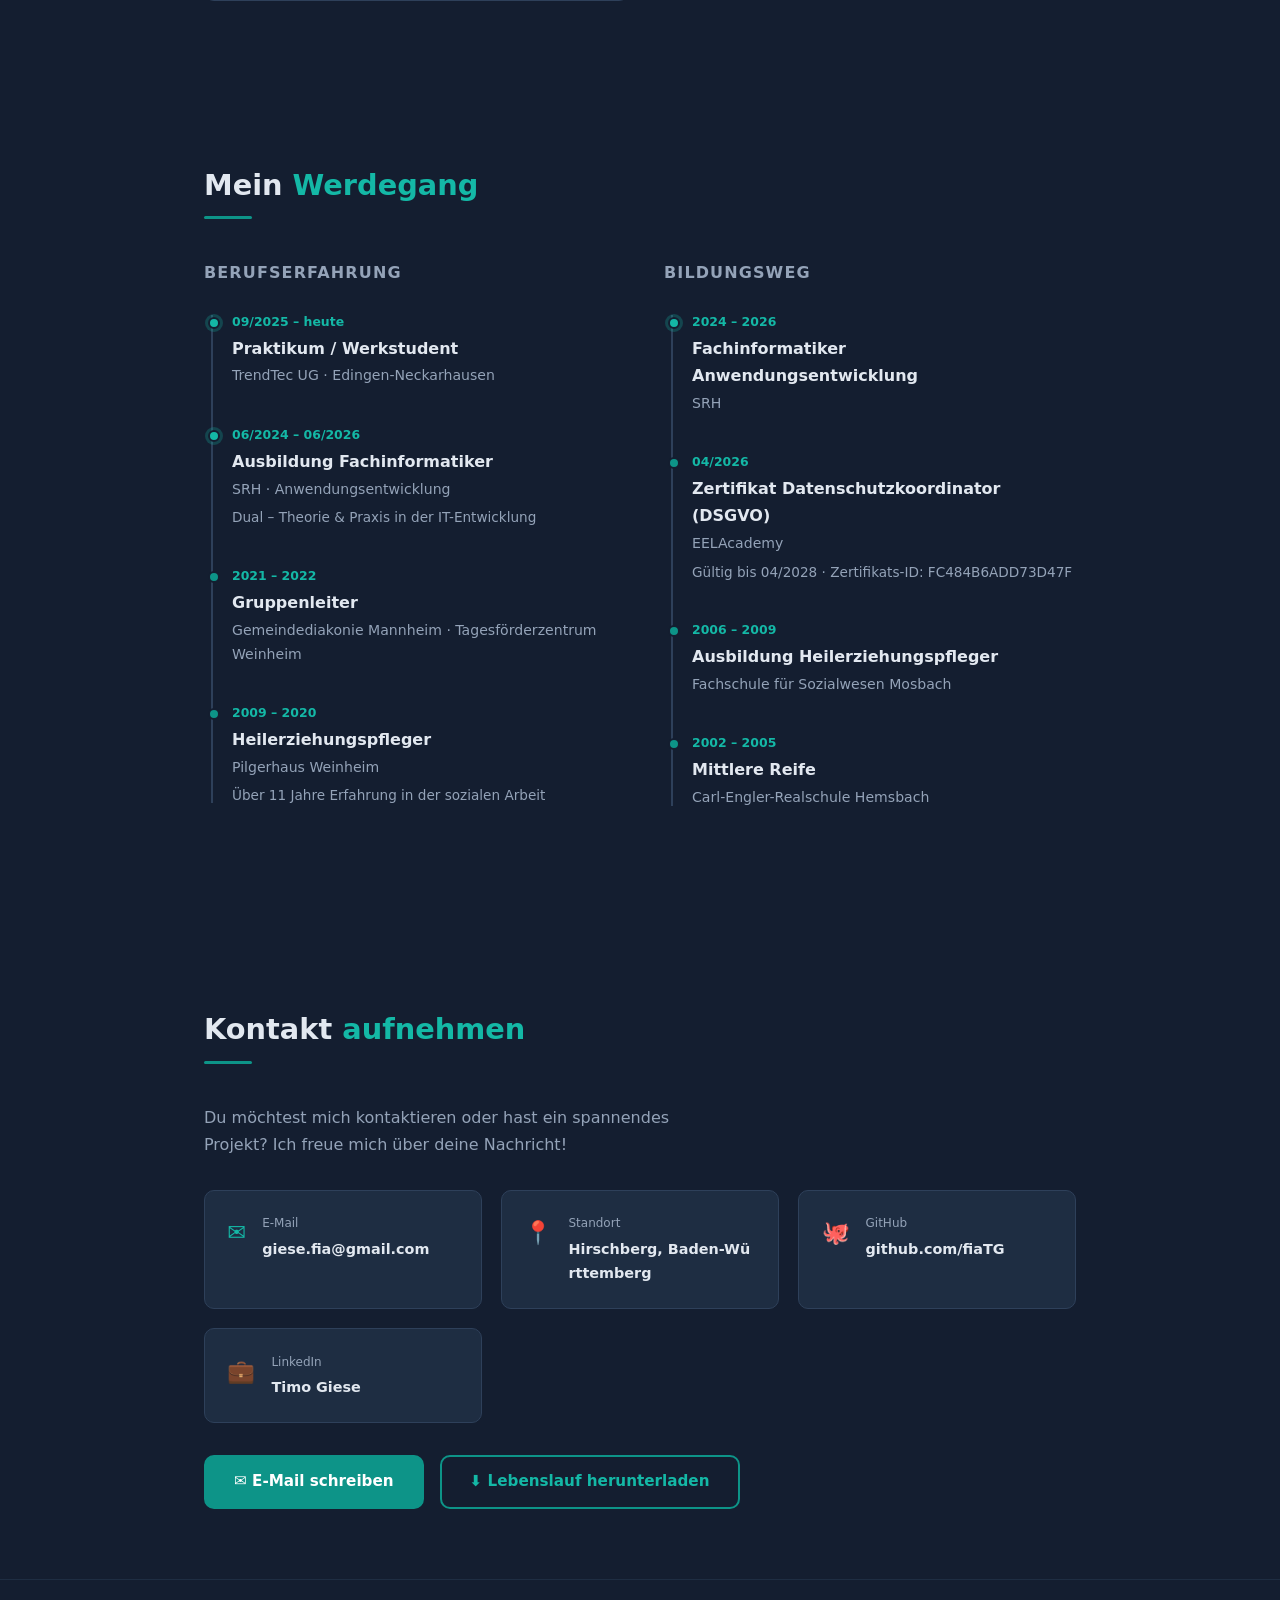
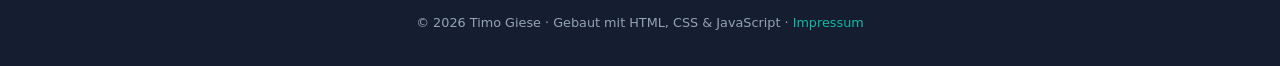
==== commit 3ba0fbcd: "Replace MDWriter placeholder with original module icon from repo Co-Authored-By: Claude Opus 4.8 <no" ====
--- a/index.html
+++ b/index.html
@@ -395,7 +395,7 @@
     </div>
 
     <div class="project-card" data-cat="highlight">
-      <div class="project-preview-placeholder">📝</div>
+      <img src="img/project-mdwriter.png" alt="MDWriter Preview" class="project-preview" style="object-fit: contain; background: #1a1a2e; padding: 1.5rem;">
       <div class="project-body">
         <div class="project-header">
           <div class="project-tags">
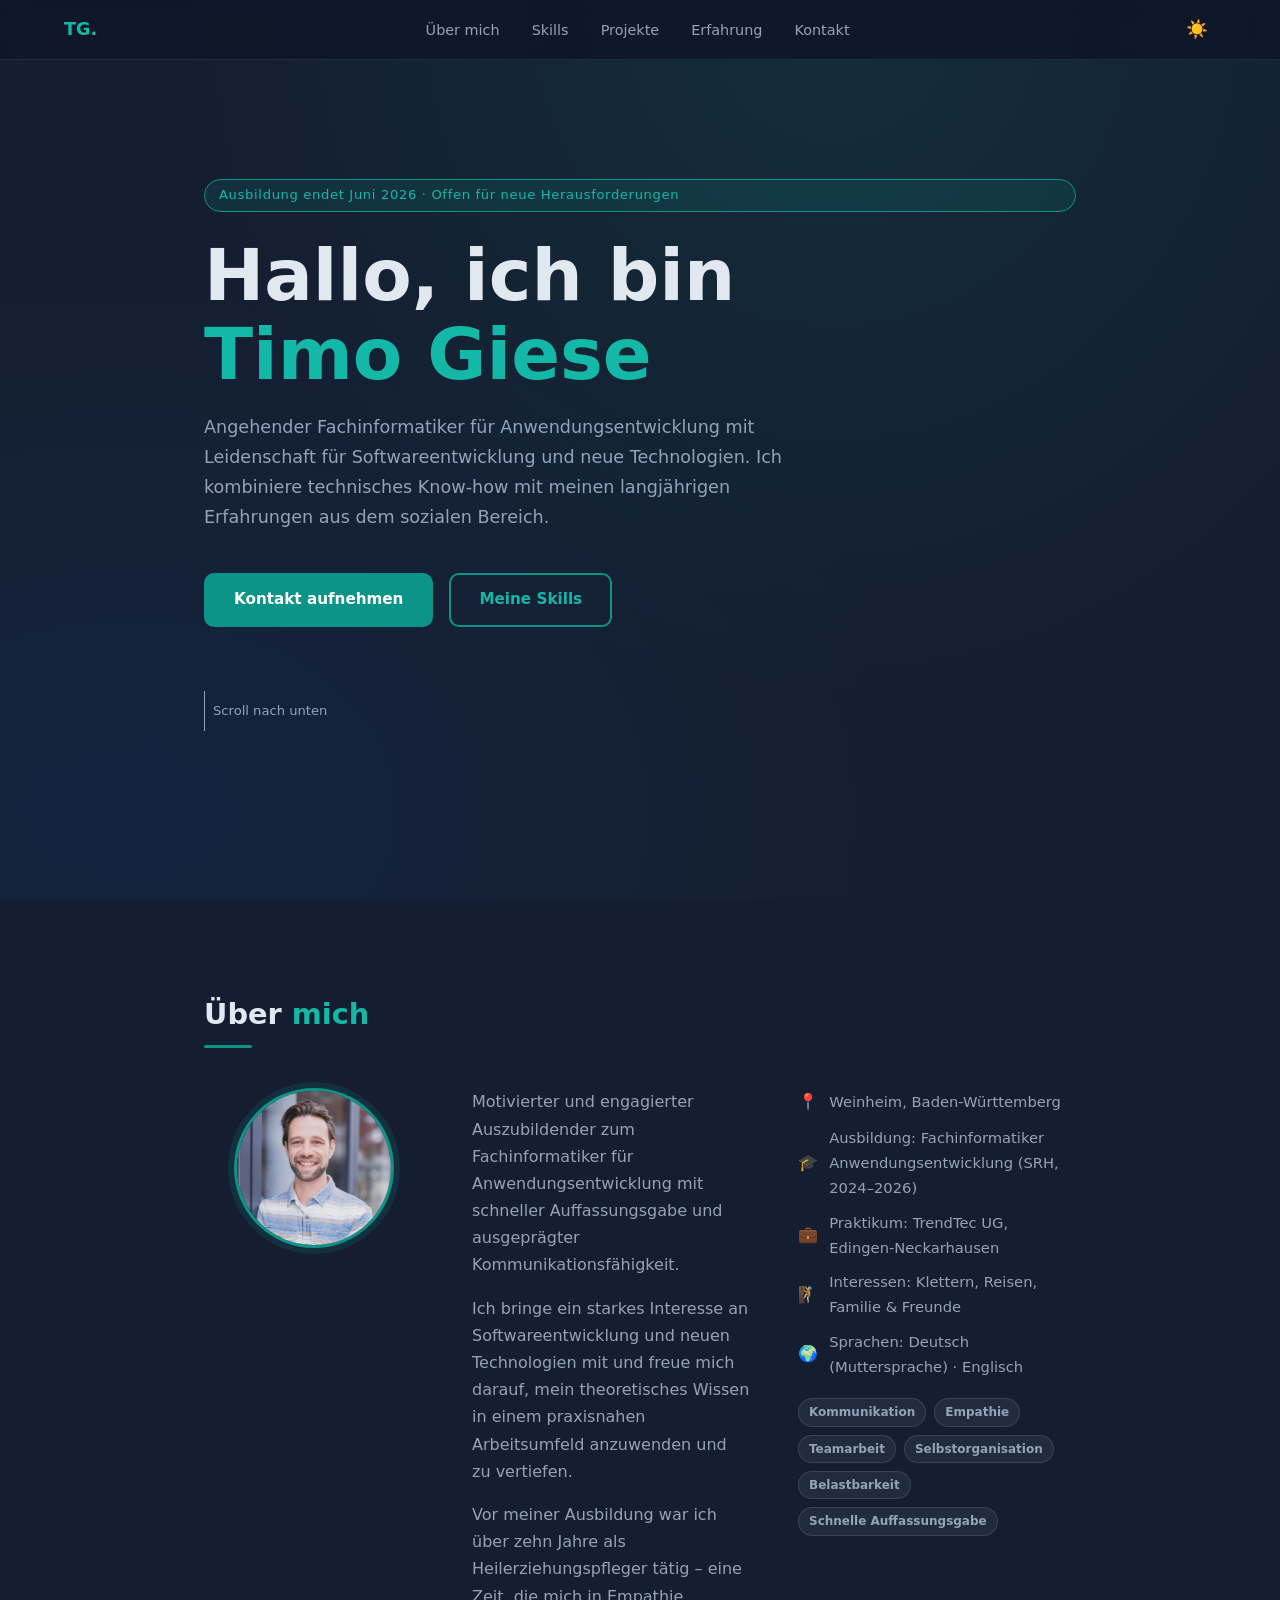
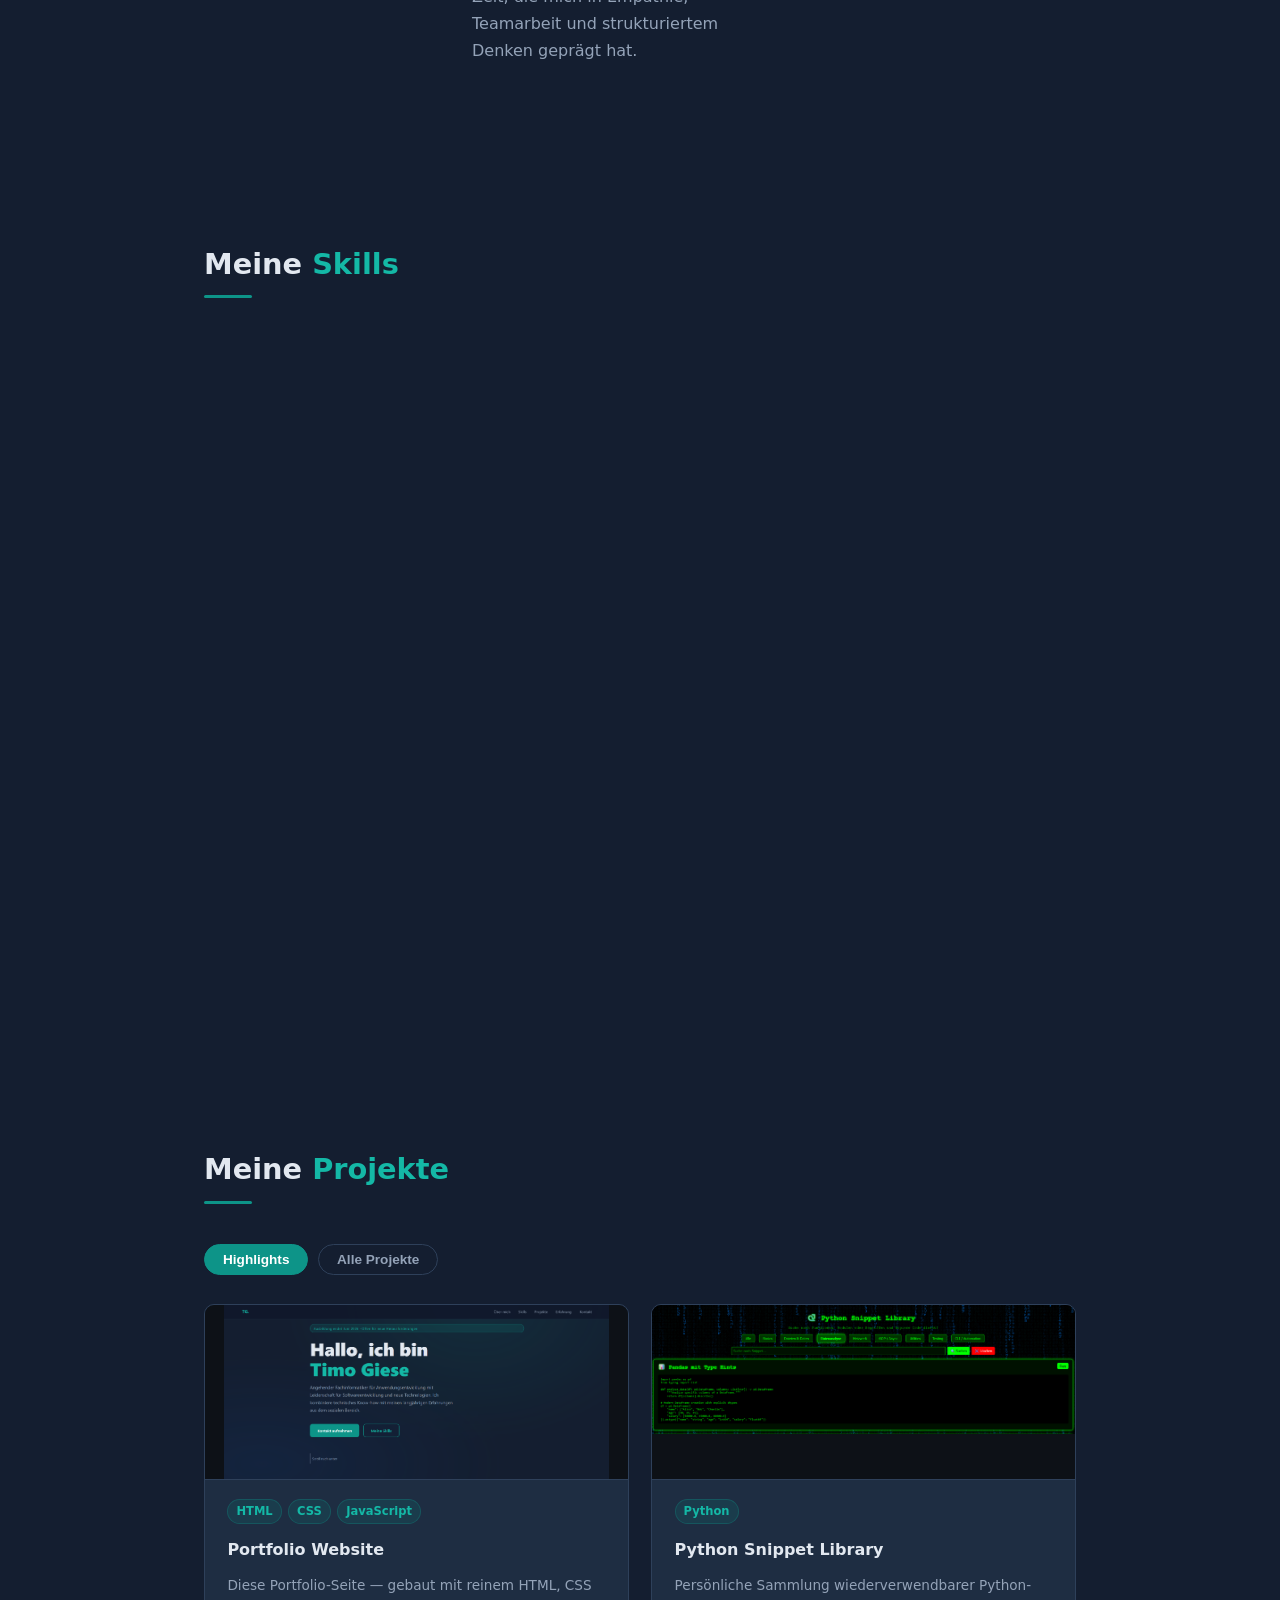
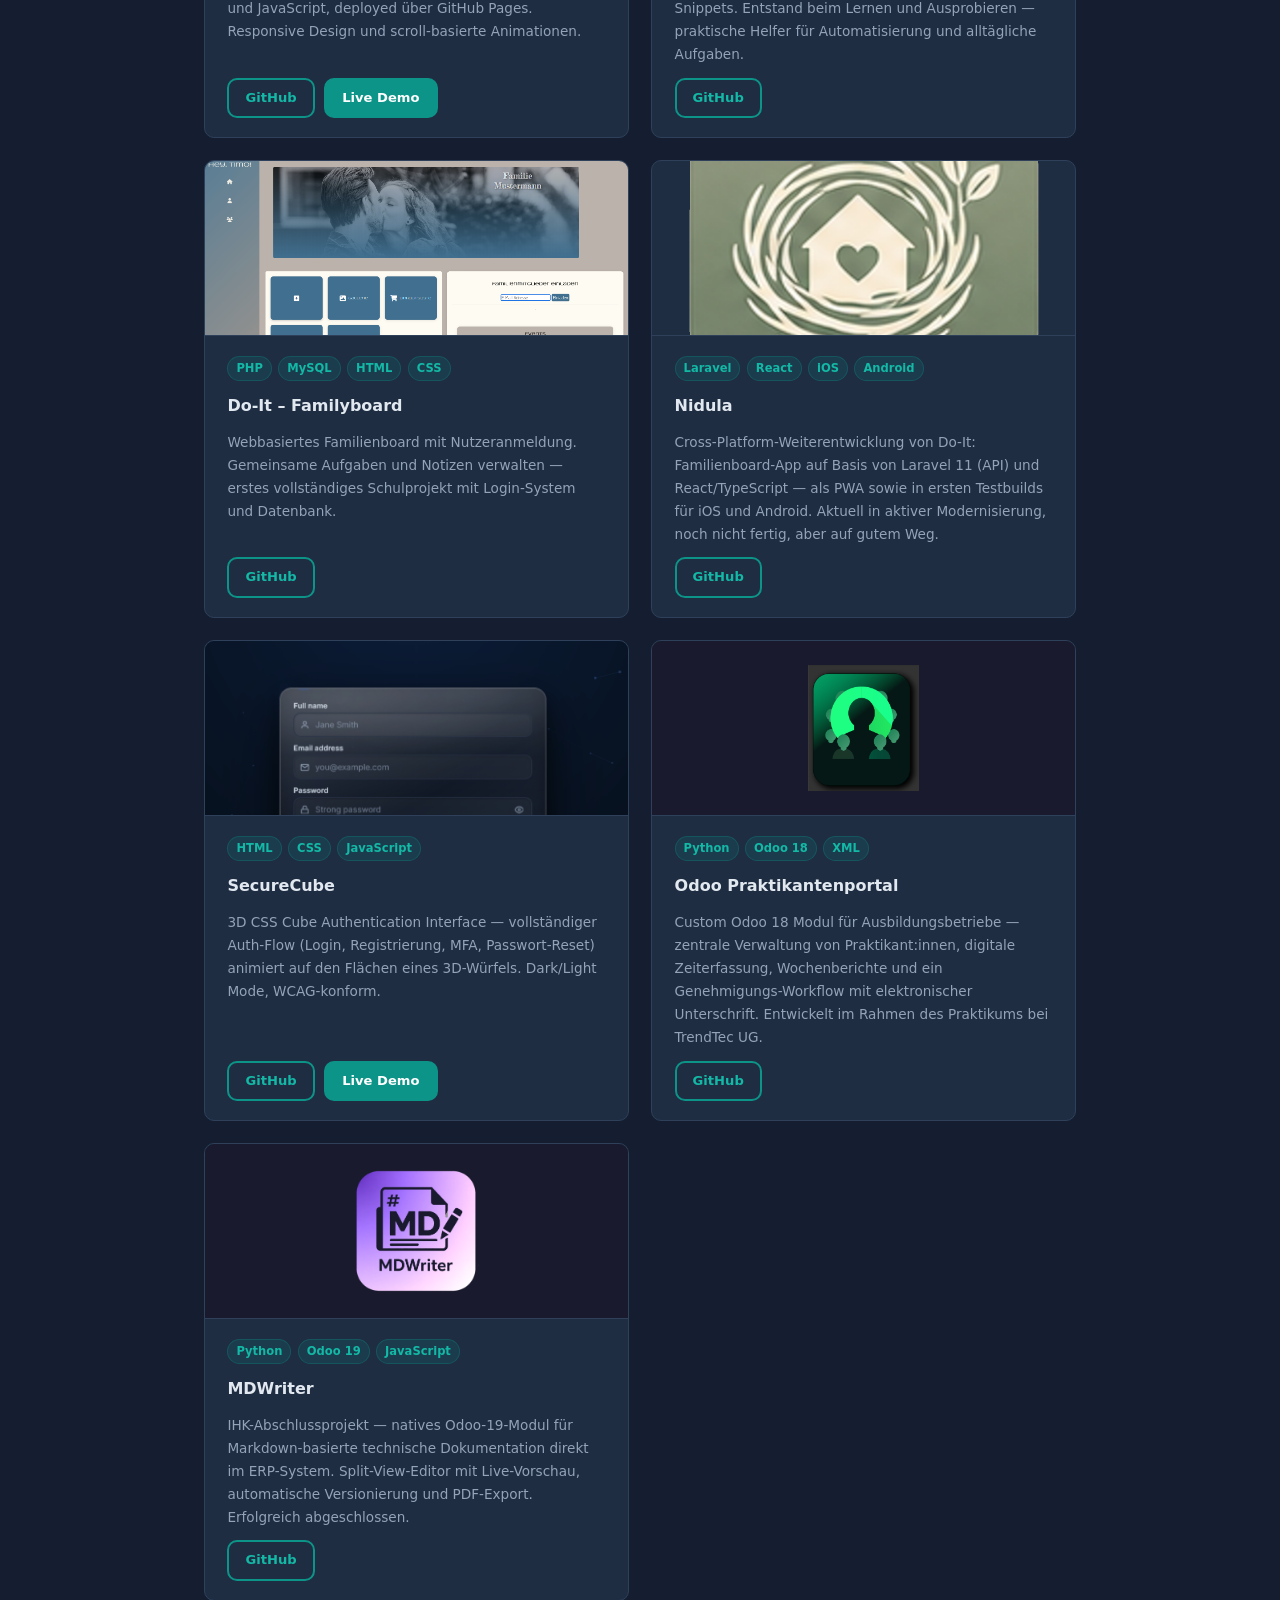
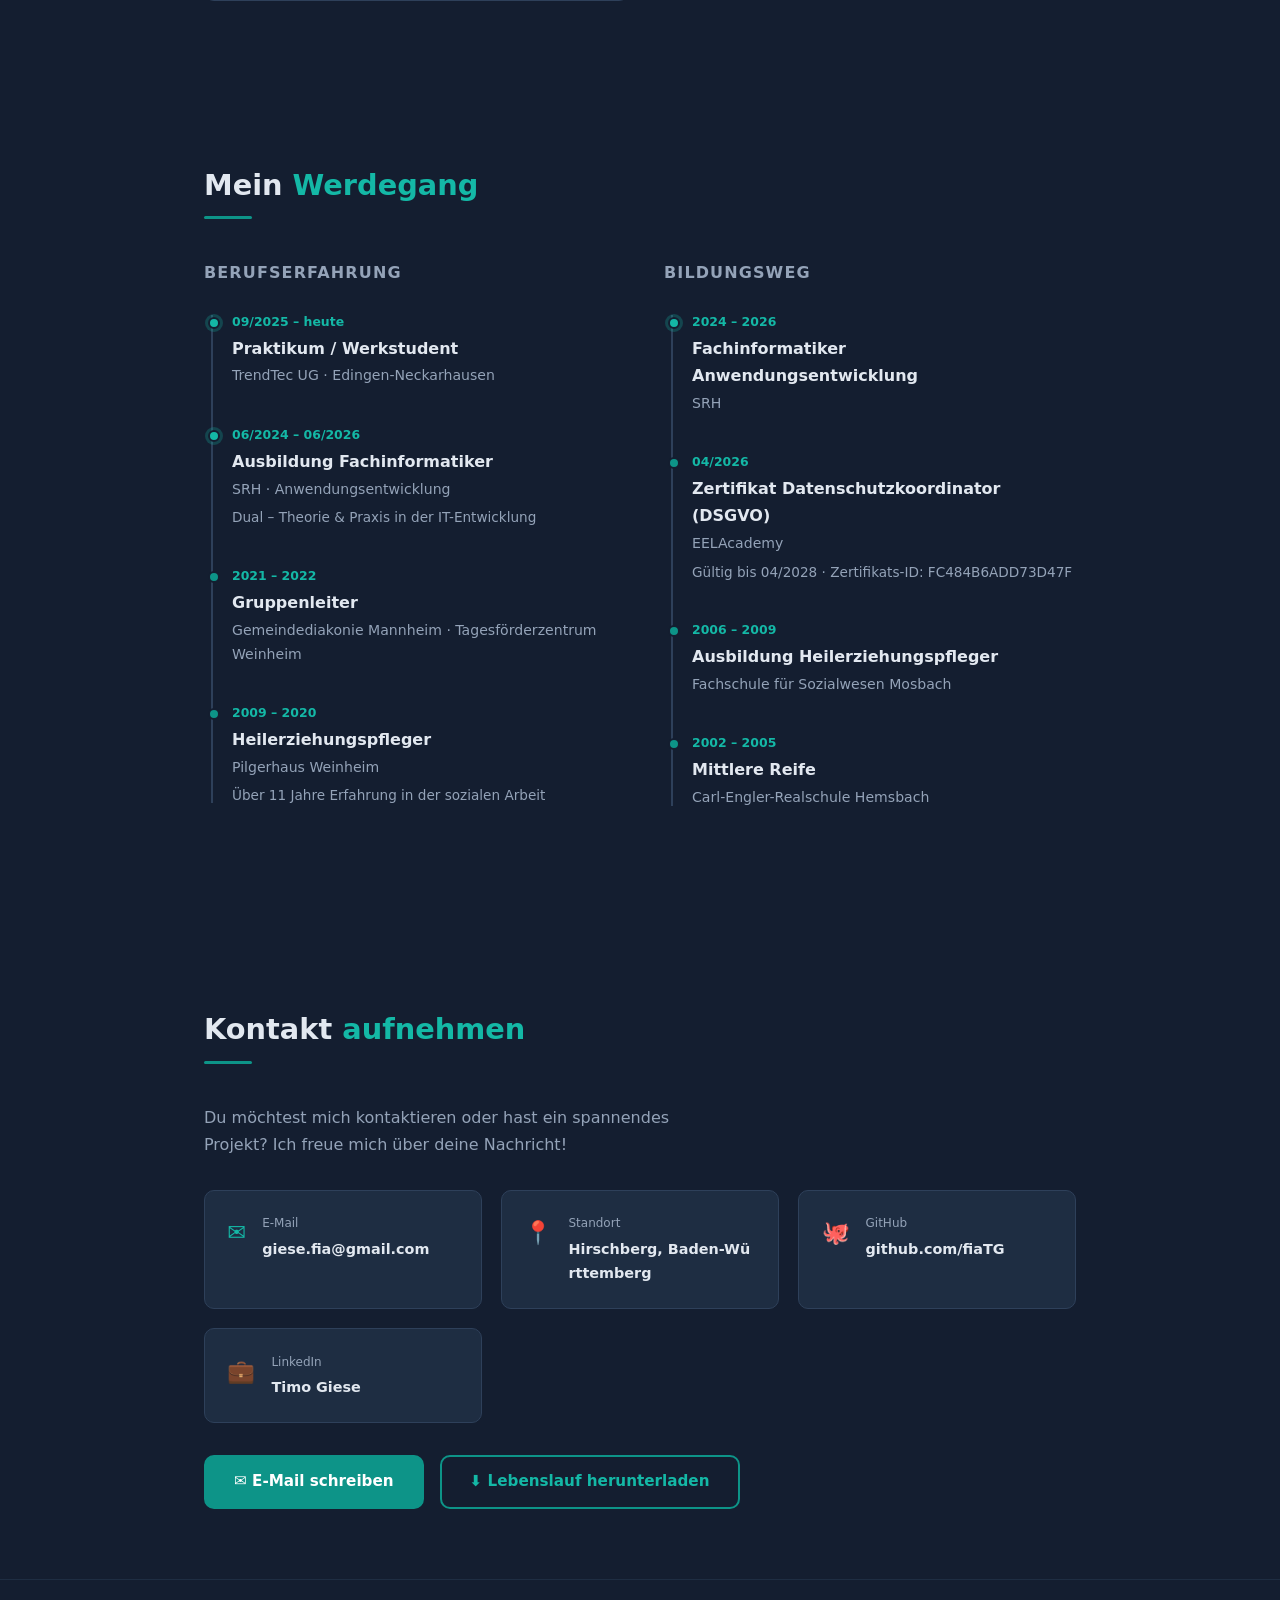
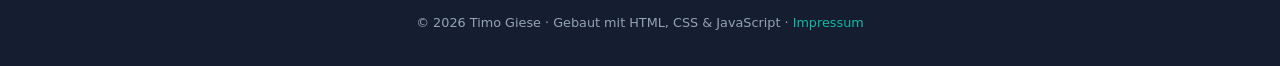
==== commit b3481bc4: "Replace Nidula placeholder with brand icon from do-it repo Co-Authored-By: Claude Opus 4.8 <noreply@" ====
--- a/index.html
+++ b/index.html
@@ -309,7 +309,7 @@
     </div>
 
     <div class="project-card" data-cat="highlight">
-      <div class="project-preview-placeholder">🪺</div>
+      <img src="img/project-nidula.png" alt="Nidula Preview" class="project-preview" style="object-position: center;">
       <div class="project-body">
         <div class="project-header">
           <div class="project-tags">
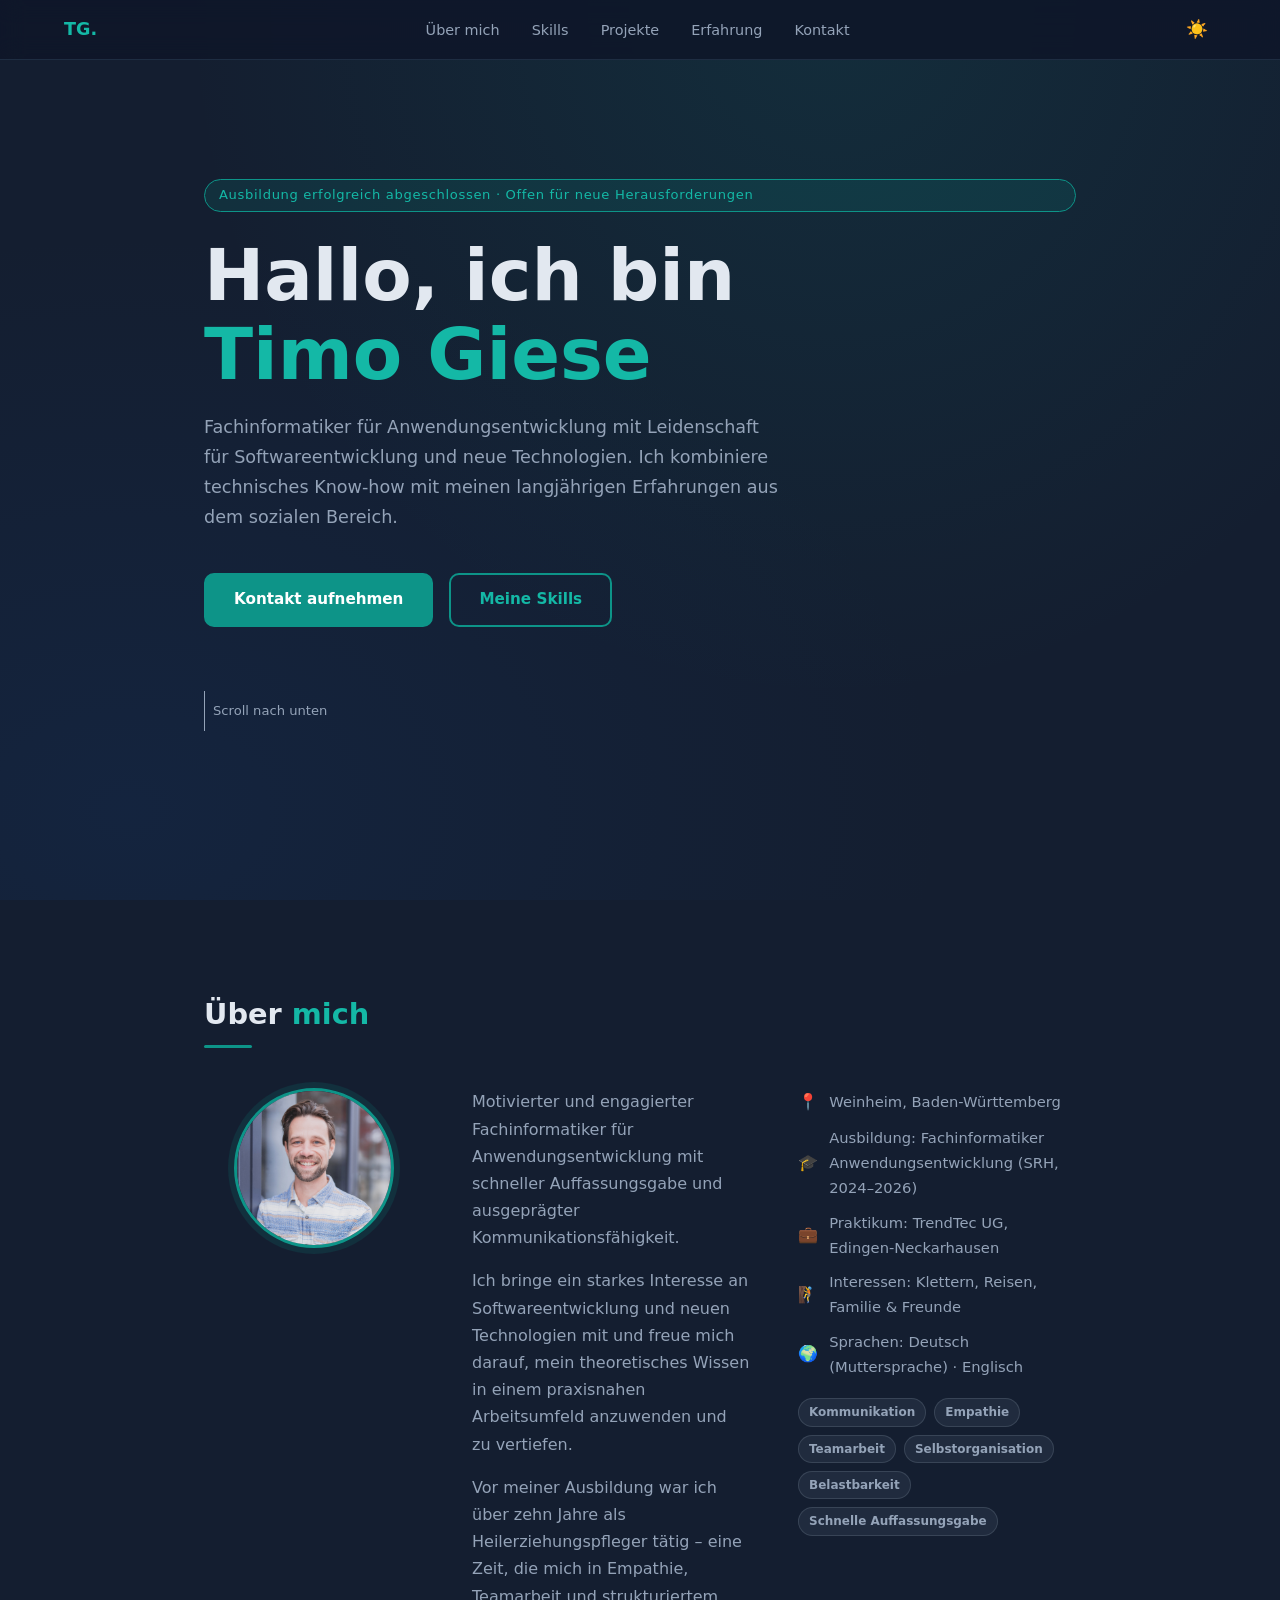
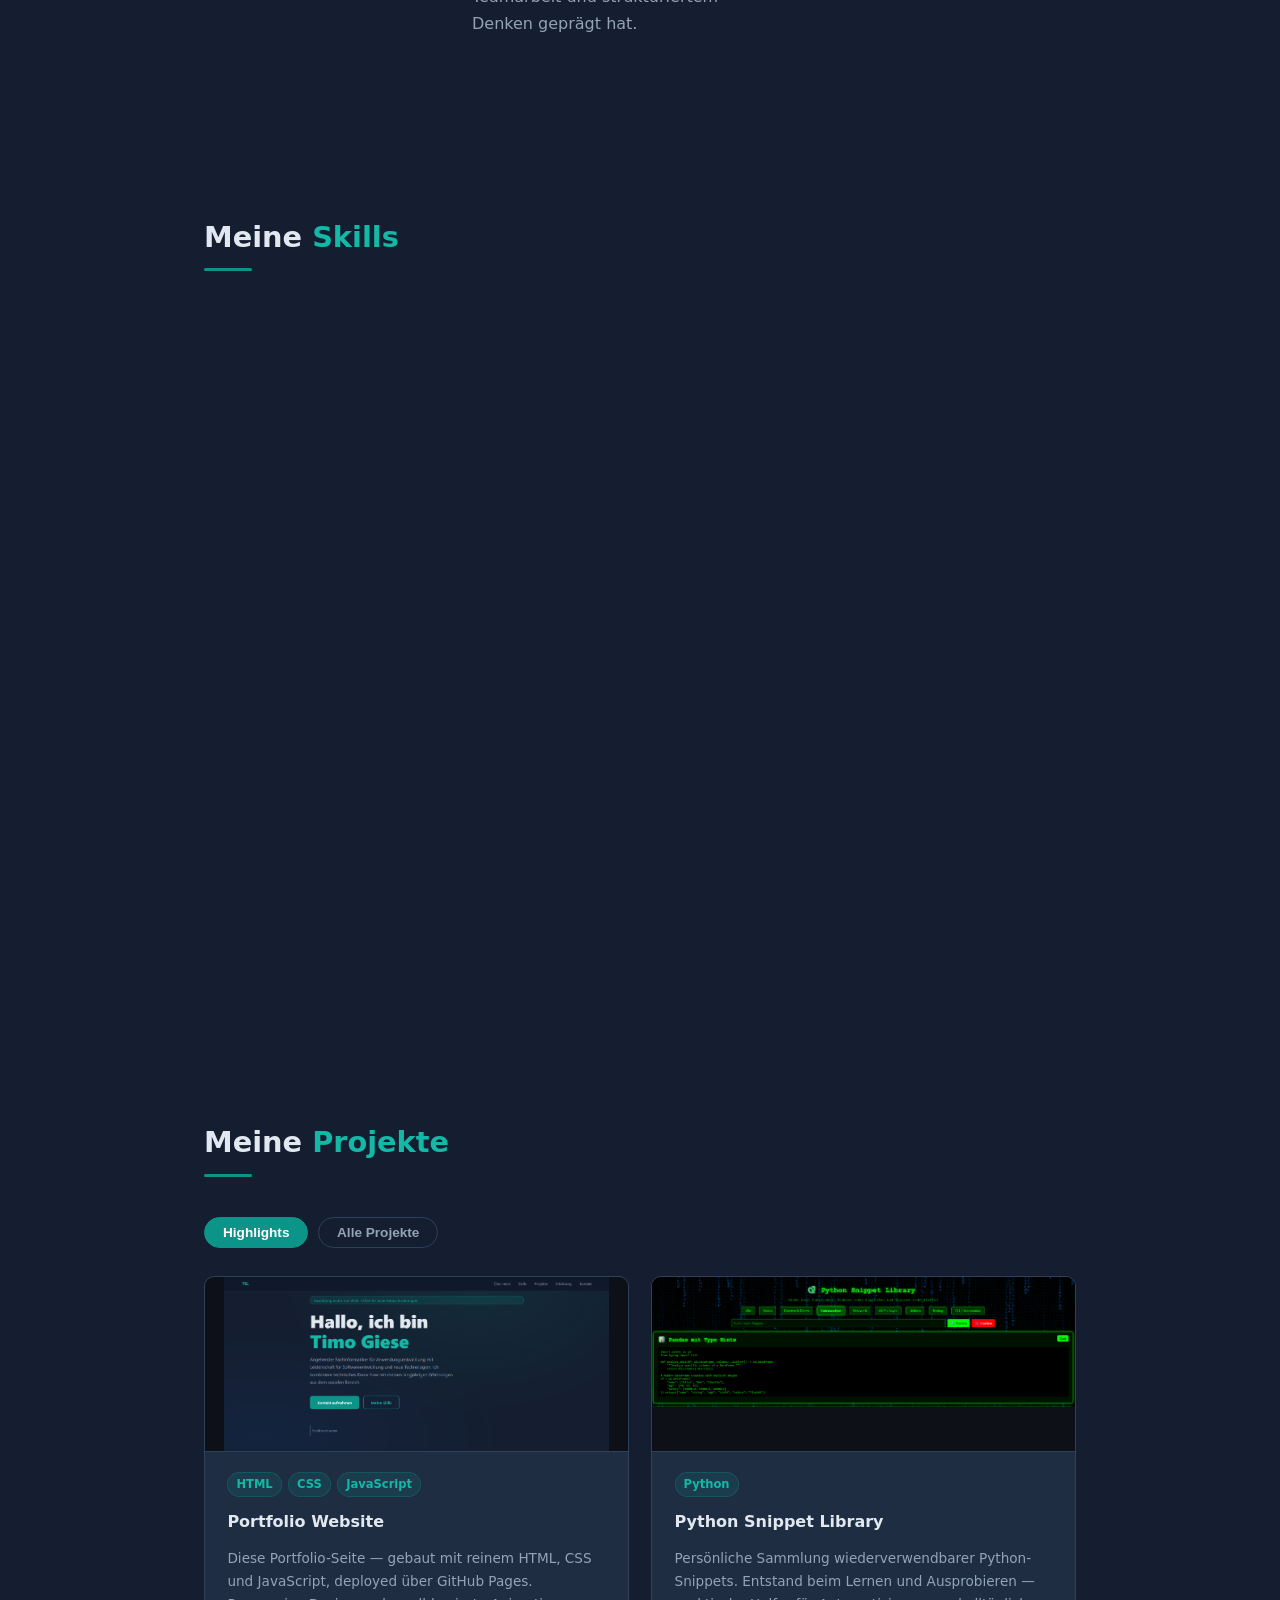
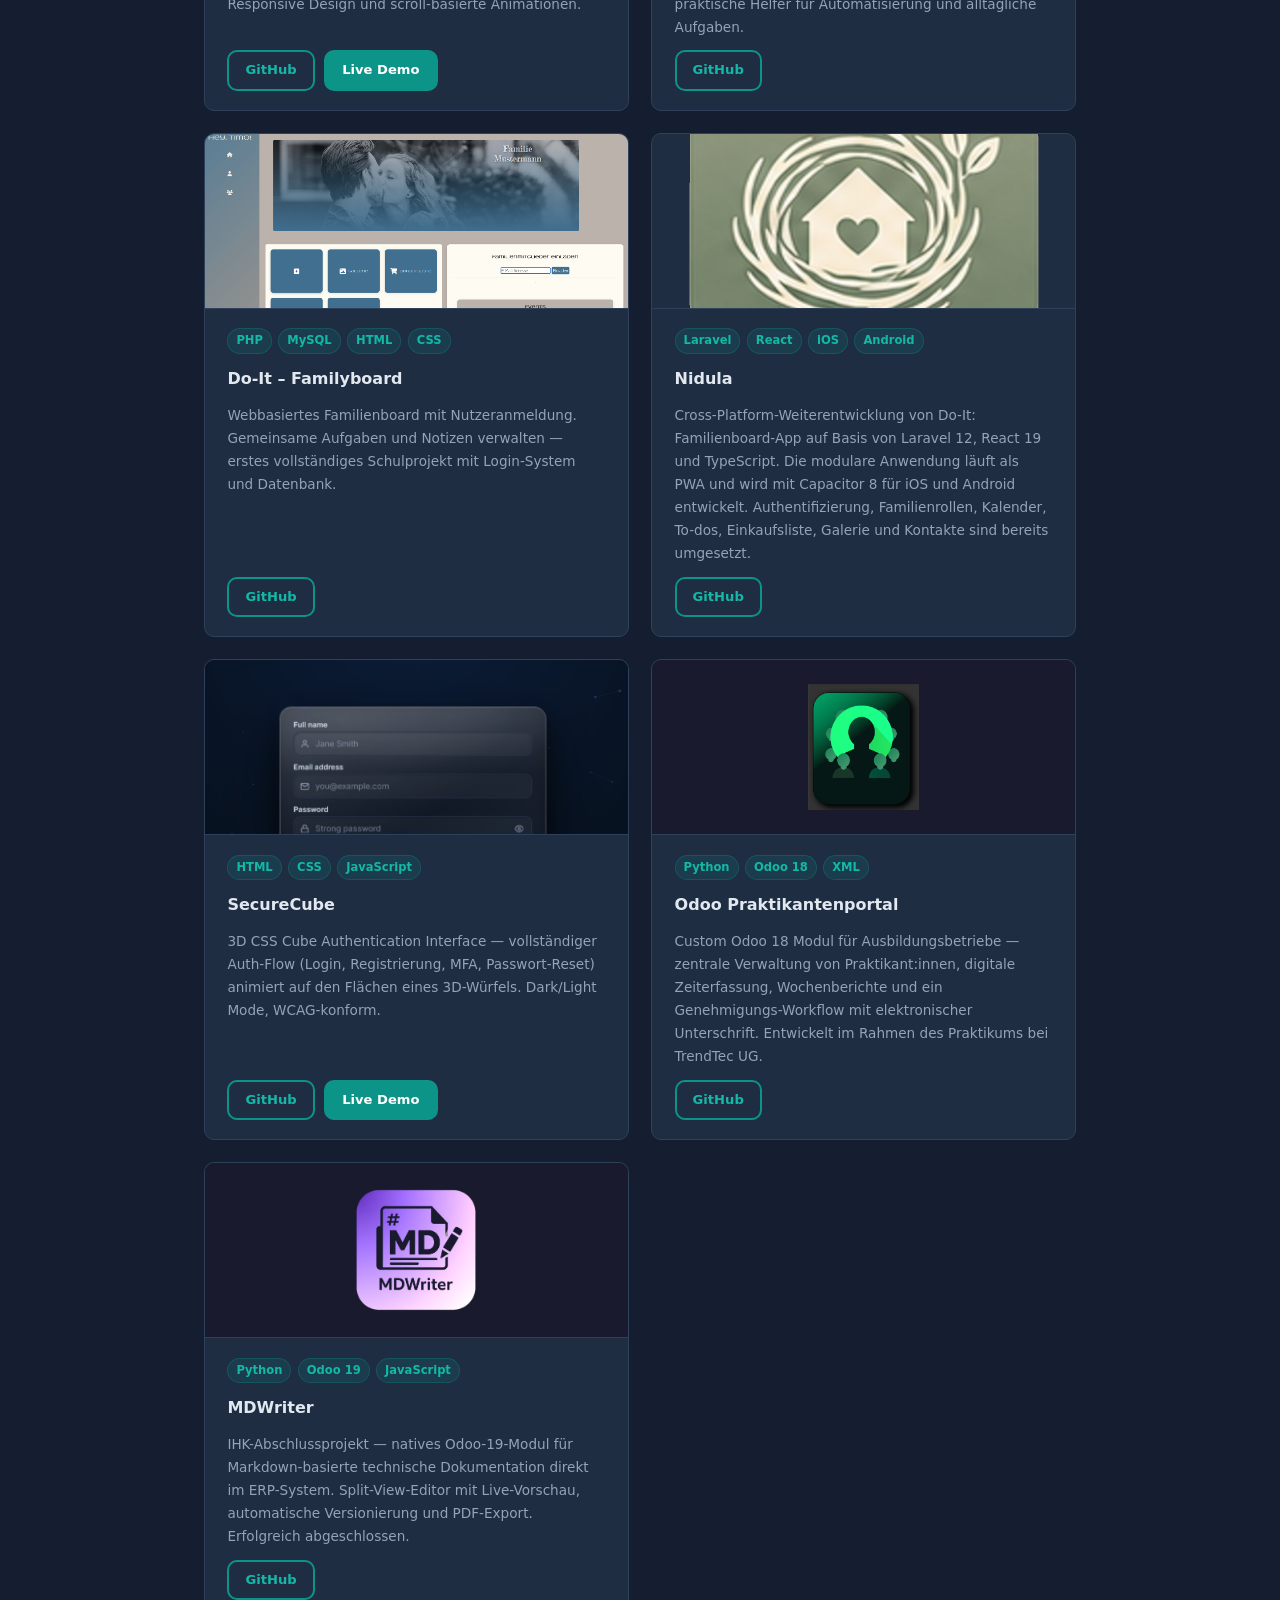
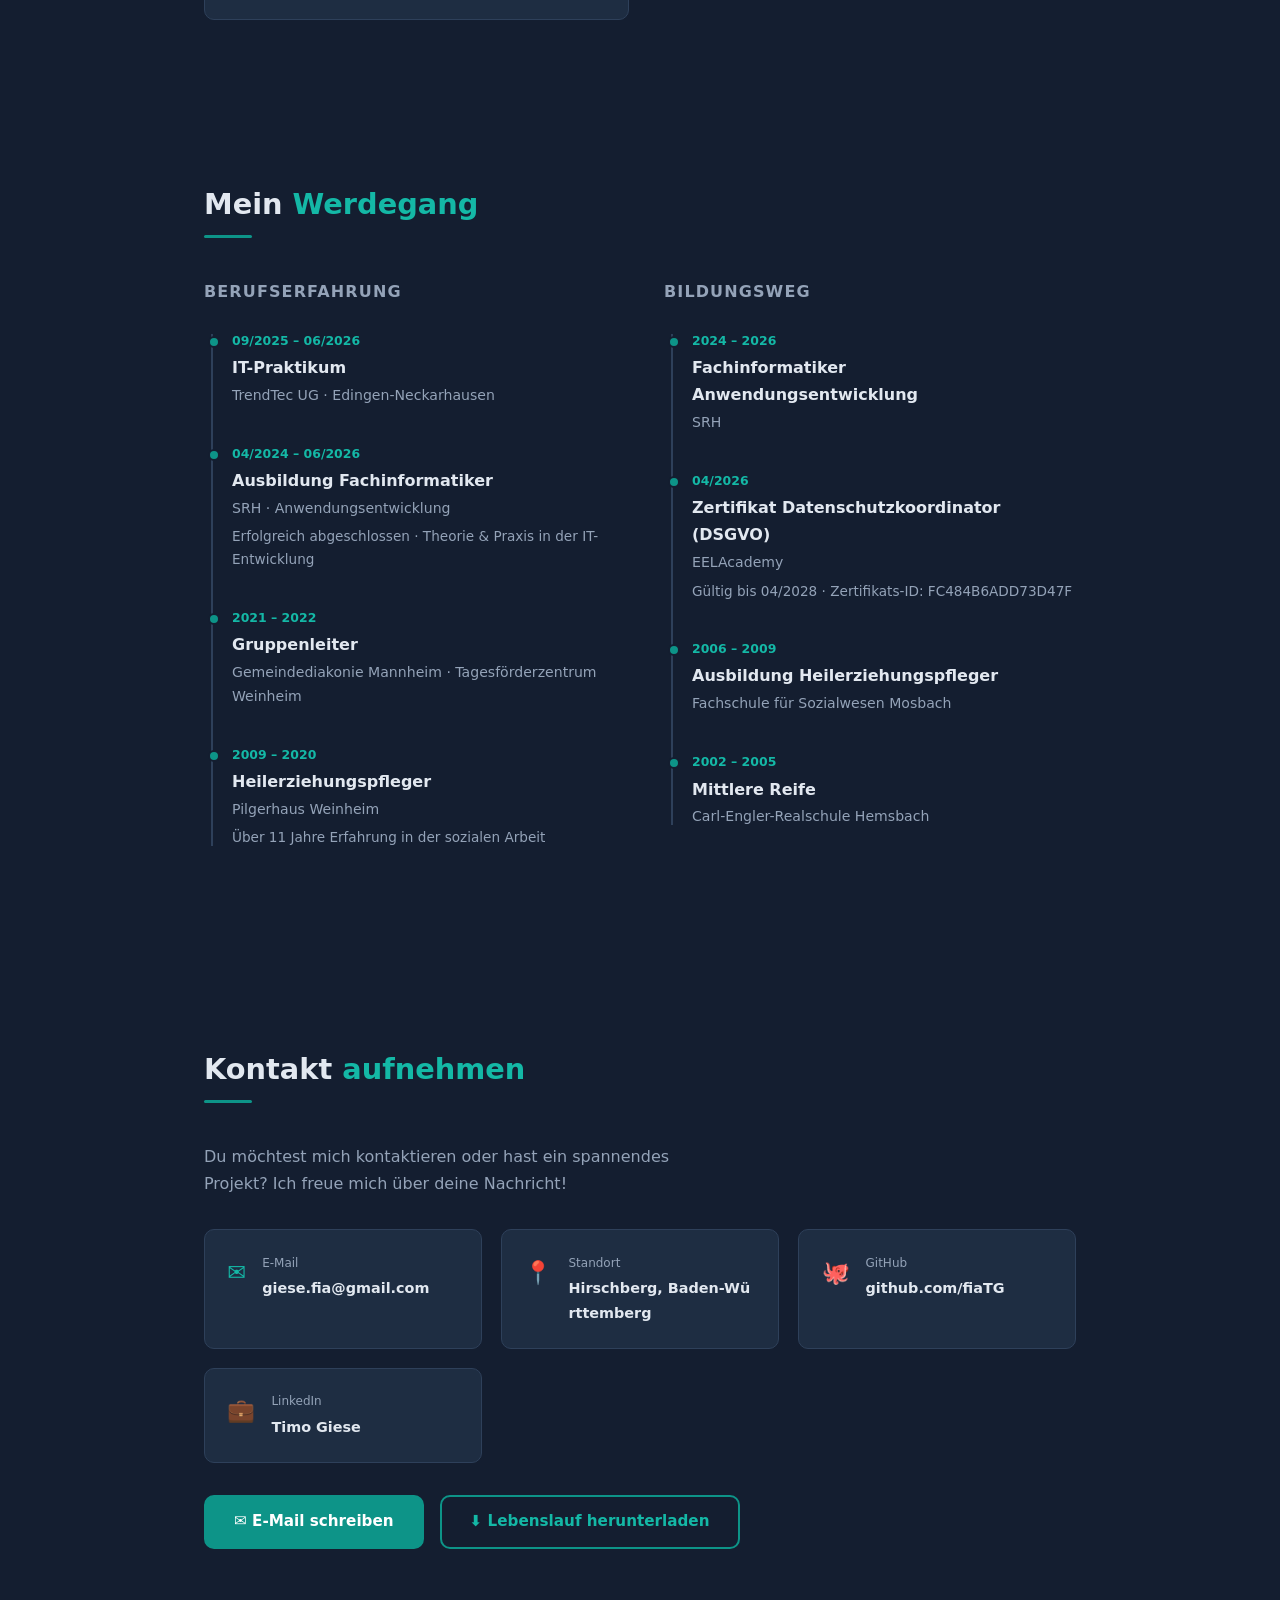
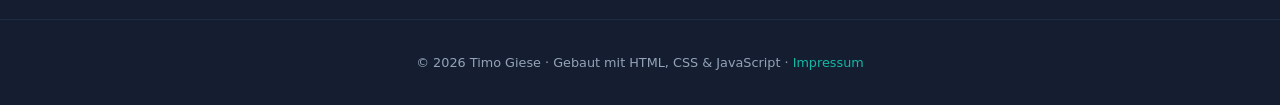
==== commit 85e9b050: "Portfolio nach Ausbildungsabschluss aktualisieren" ====
--- a/index.html
+++ b/index.html
@@ -4,9 +4,9 @@
   <meta charset="UTF-8">
   <meta name="viewport" content="width=device-width, initial-scale=1.0">
   <title>Timo Giese – Portfolio</title>
-  <meta name="description" content="Portfolio von Timo Giese – Angehender Fachinformatiker für Anwendungsentwicklung aus Weinheim. HTML, CSS, JavaScript, Python, PHP.">
+  <meta name="description" content="Portfolio von Timo Giese – Fachinformatiker für Anwendungsentwicklung aus Hirschberg. Projekte mit Python, Odoo, Laravel, React und TypeScript.">
   <meta property="og:title" content="Timo Giese – Fachinformatiker für Anwendungsentwicklung">
-  <meta property="og:description" content="Portfolio mit Projekten, Skills und Werdegang. Verfügbar ab Juli 2026.">
+  <meta property="og:description" content="Portfolio mit Projekten, Skills und Werdegang eines Fachinformatikers für Anwendungsentwicklung.">
   <meta property="og:image" content="https://fiaTG.github.io/img/profile.jpg">
   <meta property="og:url" content="https://fiaTG.github.io">
   <meta property="og:type" content="website">
@@ -38,10 +38,10 @@
 
 <!-- HERO -->
 <section id="hero">
-  <span class="hero-tag">Ausbildung endet Juni 2026 · Offen für neue Herausforderungen</span>
+  <span class="hero-tag">Ausbildung erfolgreich abgeschlossen · Offen für neue Herausforderungen</span>
   <h1>Hallo, ich bin<br><span class="accent">Timo Giese</span></h1>
   <p>
-    Angehender Fachinformatiker für Anwendungsentwicklung mit Leidenschaft für
+    Fachinformatiker für Anwendungsentwicklung mit Leidenschaft für
     Softwareentwicklung und neue Technologien. Ich kombiniere technisches Know-how
     mit meinen langjährigen Erfahrungen aus dem sozialen Bereich.
   </p>
@@ -62,8 +62,8 @@
     </div>
     <div>
       <p>
-        Motivierter und engagierter Auszubildender zum Fachinformatiker für
-        Anwendungsentwicklung mit schneller Auffassungsgabe und ausgeprägter
+        Motivierter und engagierter Fachinformatiker für Anwendungsentwicklung
+        mit schneller Auffassungsgabe und ausgeprägter
         Kommunikationsfähigkeit.
       </p>
       <p>
@@ -322,8 +322,9 @@
         <h3 class="project-title">Nidula</h3>
         <p class="project-desc">
           Cross-Platform-Weiterentwicklung von Do-It: Familienboard-App auf Basis von
-          Laravel 11 (API) und React/TypeScript — als PWA sowie in ersten Testbuilds für
-          iOS und Android. Aktuell in aktiver Modernisierung, noch nicht fertig, aber auf gutem Weg.
+          Laravel 12, React 19 und TypeScript. Die modulare Anwendung läuft als PWA und wird
+          mit Capacitor 8 für iOS und Android entwickelt. Authentifizierung, Familienrollen,
+          Kalender, To-dos, Einkaufsliste, Galerie und Kontakte sind bereits umgesetzt.
         </p>
         <div class="project-links">
           <a href="https://github.com/fiaTG/do-it/tree/modernize/phase-0-foundation" target="_blank" rel="noopener" class="btn btn-outline btn-sm">GitHub</a>
@@ -431,18 +432,18 @@
       <div class="timeline">
 
         <div class="tl-item">
-          <div class="tl-dot current"></div>
-          <div class="tl-period">09/2025 – heute</div>
-          <div class="tl-title">Praktikum / Werkstudent</div>
+          <div class="tl-dot"></div>
+          <div class="tl-period">09/2025 – 06/2026</div>
+          <div class="tl-title">IT-Praktikum</div>
           <div class="tl-company">TrendTec UG · Edingen-Neckarhausen</div>
         </div>
 
         <div class="tl-item">
-          <div class="tl-dot current"></div>
-          <div class="tl-period">06/2024 – 06/2026</div>
+          <div class="tl-dot"></div>
+          <div class="tl-period">04/2024 – 06/2026</div>
           <div class="tl-title">Ausbildung Fachinformatiker</div>
           <div class="tl-company">SRH · Anwendungsentwicklung</div>
-          <div class="tl-desc">Dual – Theorie &amp; Praxis in der IT-Entwicklung</div>
+          <div class="tl-desc">Erfolgreich abgeschlossen · Theorie &amp; Praxis in der IT-Entwicklung</div>
         </div>
 
         <div class="tl-item">
@@ -469,7 +470,7 @@
       <div class="timeline">
 
         <div class="tl-item">
-          <div class="tl-dot current"></div>
+          <div class="tl-dot"></div>
           <div class="tl-period">2024 – 2026</div>
           <div class="tl-title">Fachinformatiker Anwendungsentwicklung</div>
           <div class="tl-company">SRH</div>
@@ -554,7 +555,7 @@
 
   <div class="contact-actions">
     <a href="mailto:giese.fia@gmail.com" class="btn btn-primary btn-mail">✉ E-Mail schreiben</a>
-    <a href="cv/Lebenslauf_GieseTimo.pdf" download class="btn btn-outline btn-mail">⬇ Lebenslauf herunterladen</a>
+    <a href="cv/Lebenslauf_TimoGiese.pdf" download class="btn btn-outline btn-mail">⬇ Lebenslauf herunterladen</a>
   </div>
 </section>
 
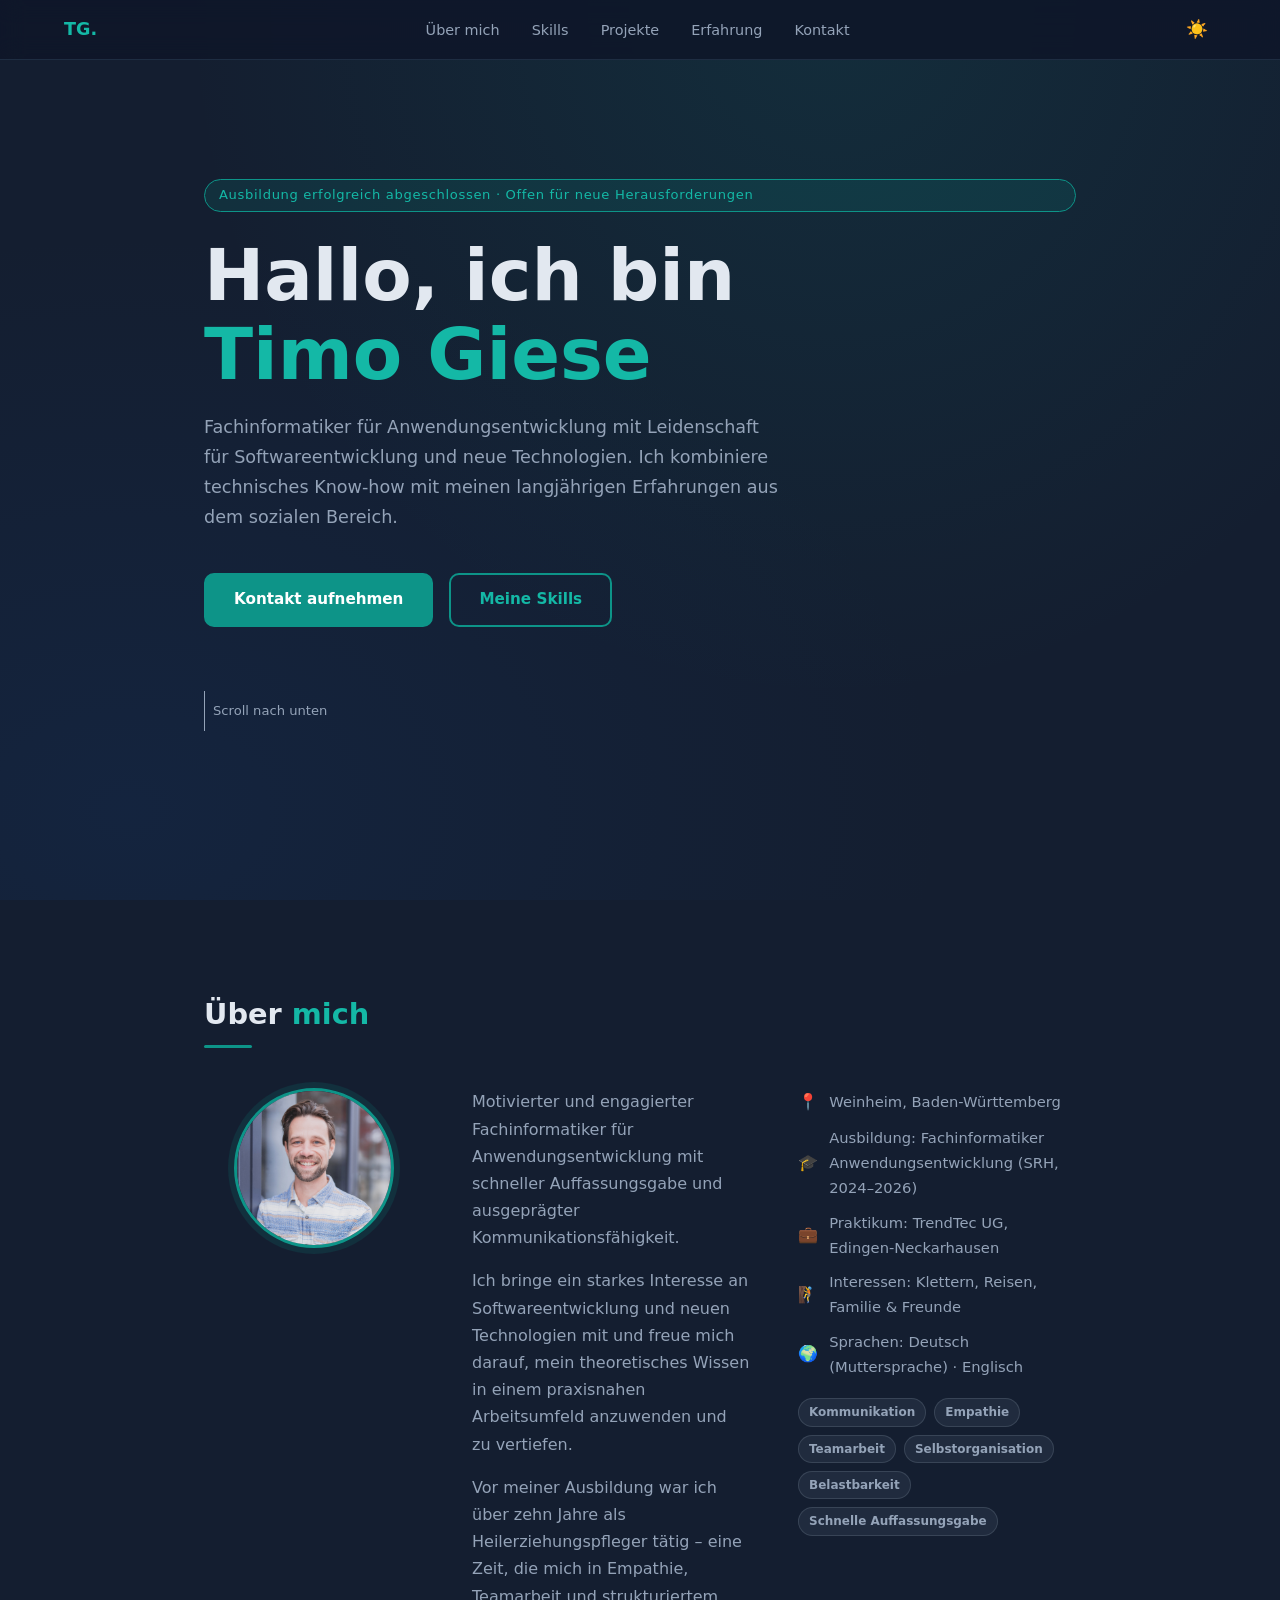
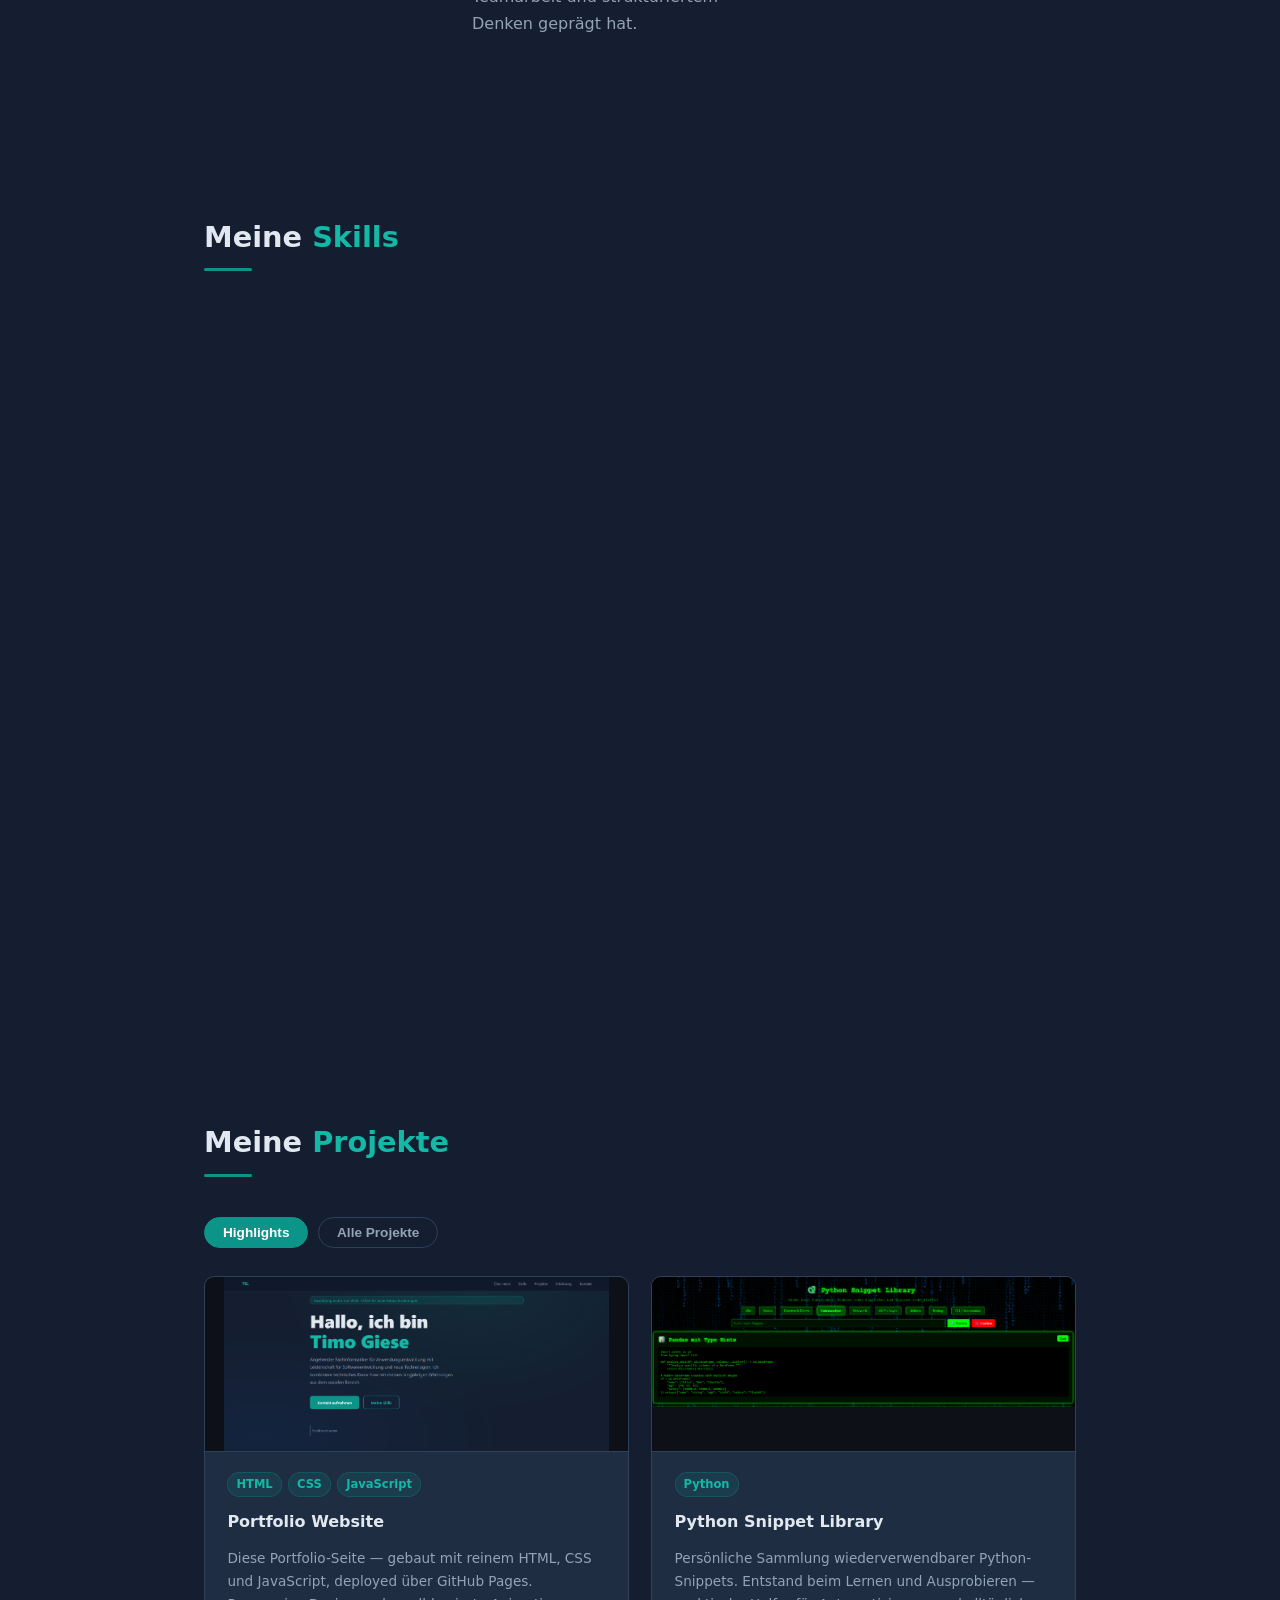
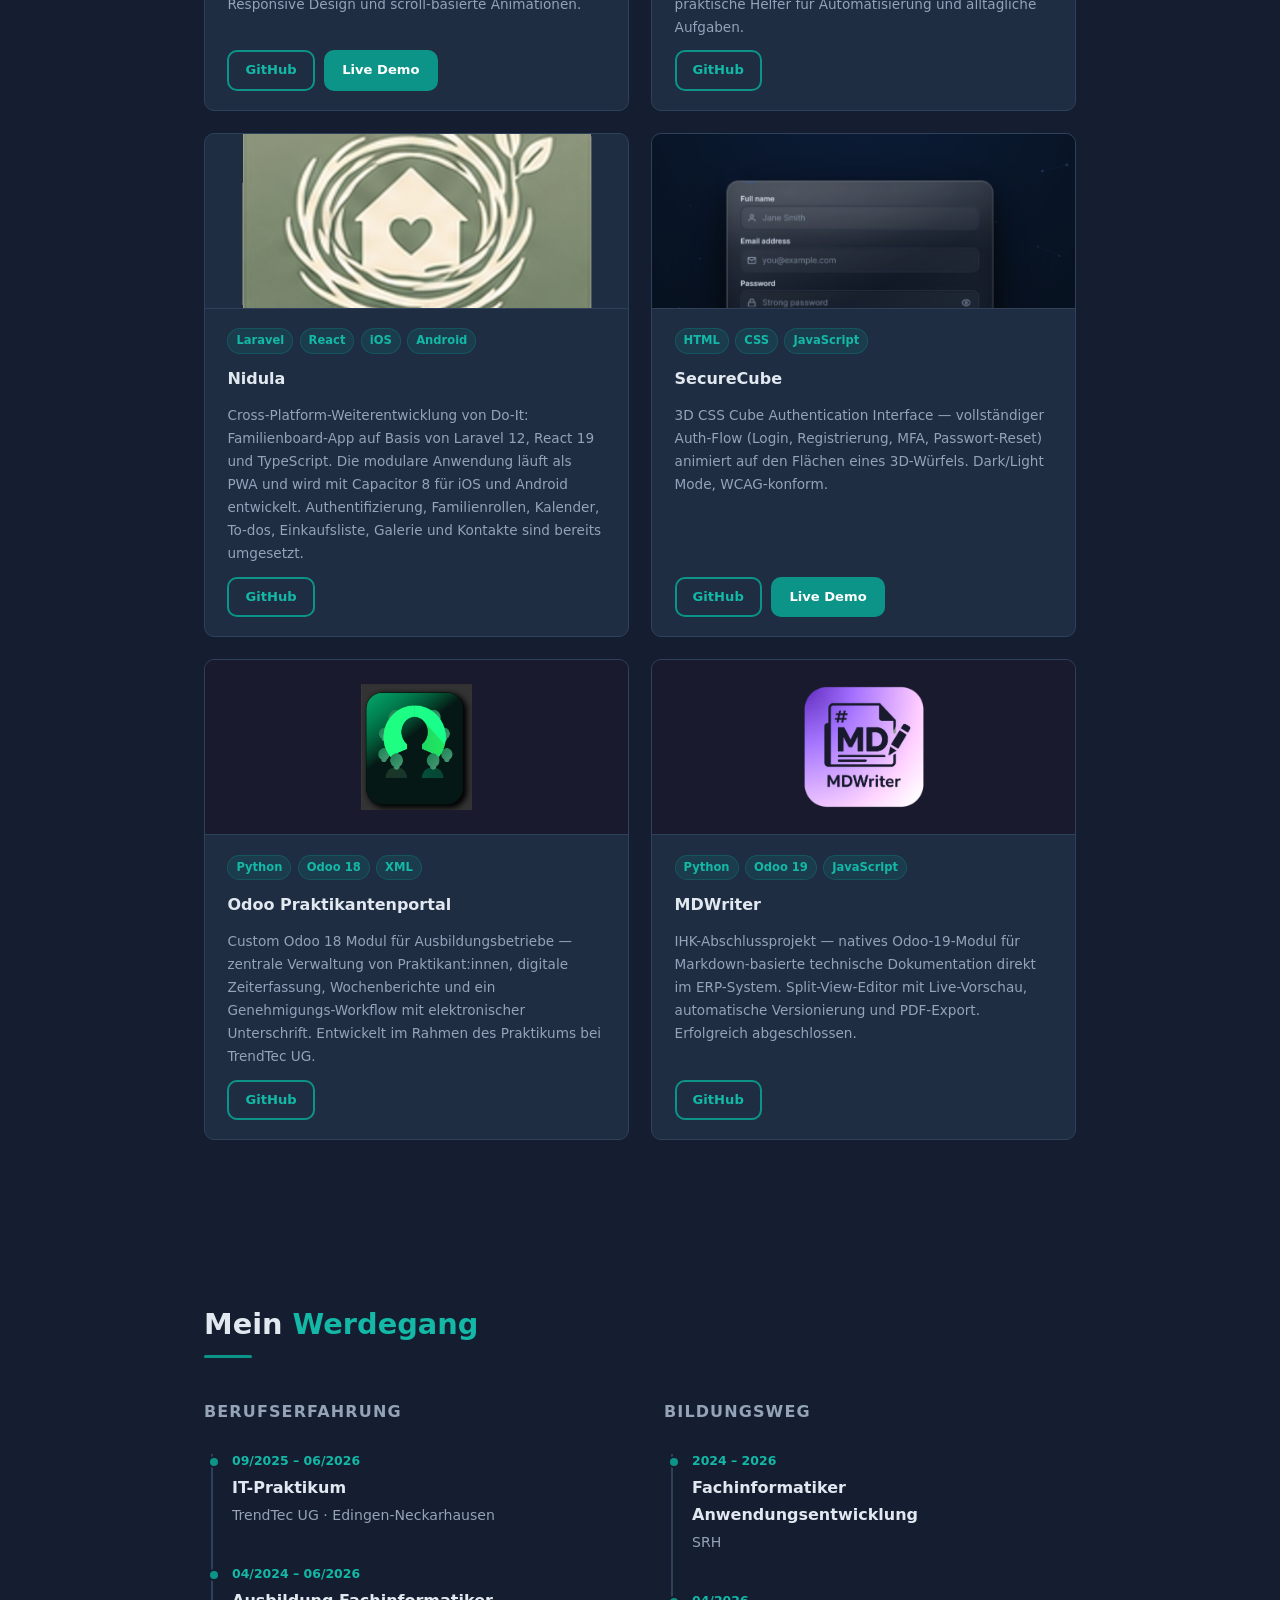
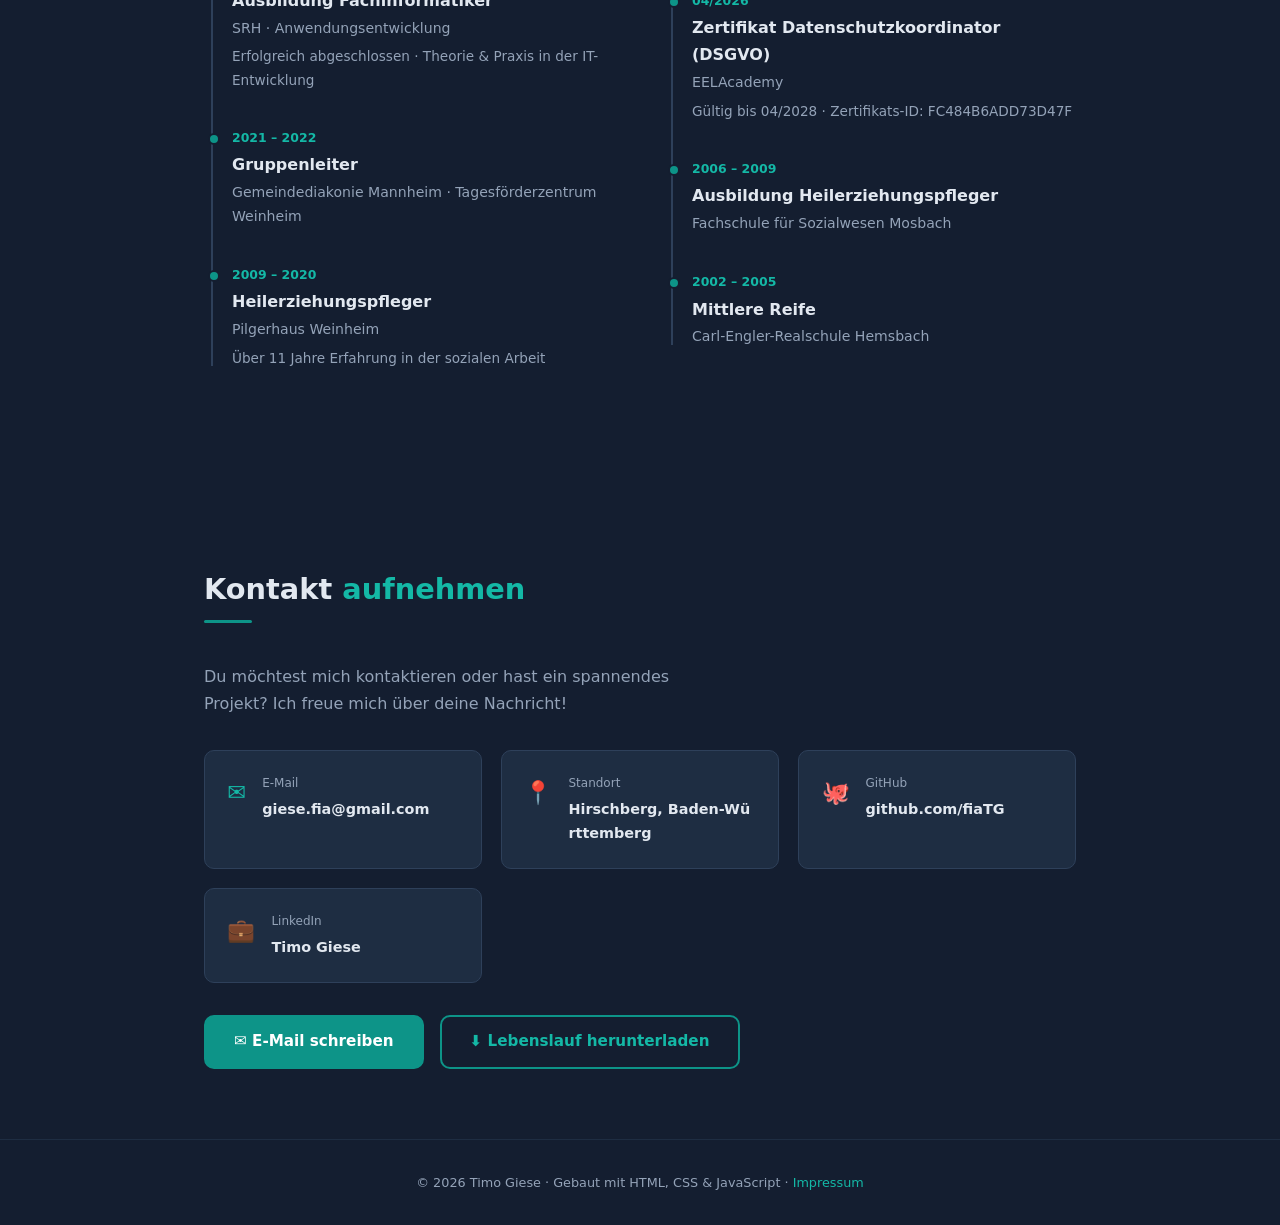
==== commit 23a8f376: "Portfolio-Projekte aktualisieren" ====
--- a/index.html
+++ b/index.html
@@ -287,28 +287,6 @@
     </div>
 
     <div class="project-card" data-cat="highlight">
-      <img src="img/project-do-it.jpg" alt="Do-It Familyboard Preview" class="project-preview">
-      <div class="project-body">
-        <div class="project-header">
-          <div class="project-tags">
-            <span class="tag">PHP</span>
-            <span class="tag">MySQL</span>
-            <span class="tag">HTML</span>
-            <span class="tag">CSS</span>
-          </div>
-        </div>
-        <h3 class="project-title">Do-It – Familyboard</h3>
-        <p class="project-desc">
-          Webbasiertes Familienboard mit Nutzeranmeldung. Gemeinsame Aufgaben und
-          Notizen verwalten — erstes vollständiges Schulprojekt mit Login-System und Datenbank.
-        </p>
-        <div class="project-links">
-          <a href="https://github.com/fiaTG/do-it" target="_blank" rel="noopener" class="btn btn-outline btn-sm">GitHub</a>
-        </div>
-      </div>
-    </div>
-
-    <div class="project-card" data-cat="highlight">
       <img src="img/project-nidula.png" alt="Nidula Preview" class="project-preview" style="object-position: center;">
       <div class="project-body">
         <div class="project-header">
@@ -327,7 +305,7 @@
           Kalender, To-dos, Einkaufsliste, Galerie und Kontakte sind bereits umgesetzt.
         </p>
         <div class="project-links">
-          <a href="https://github.com/fiaTG/do-it/tree/modernize/phase-0-foundation" target="_blank" rel="noopener" class="btn btn-outline btn-sm">GitHub</a>
+          <a href="https://github.com/fiaTG/do-it" target="_blank" rel="noopener" class="btn btn-outline btn-sm">GitHub</a>
         </div>
       </div>
     </div>
